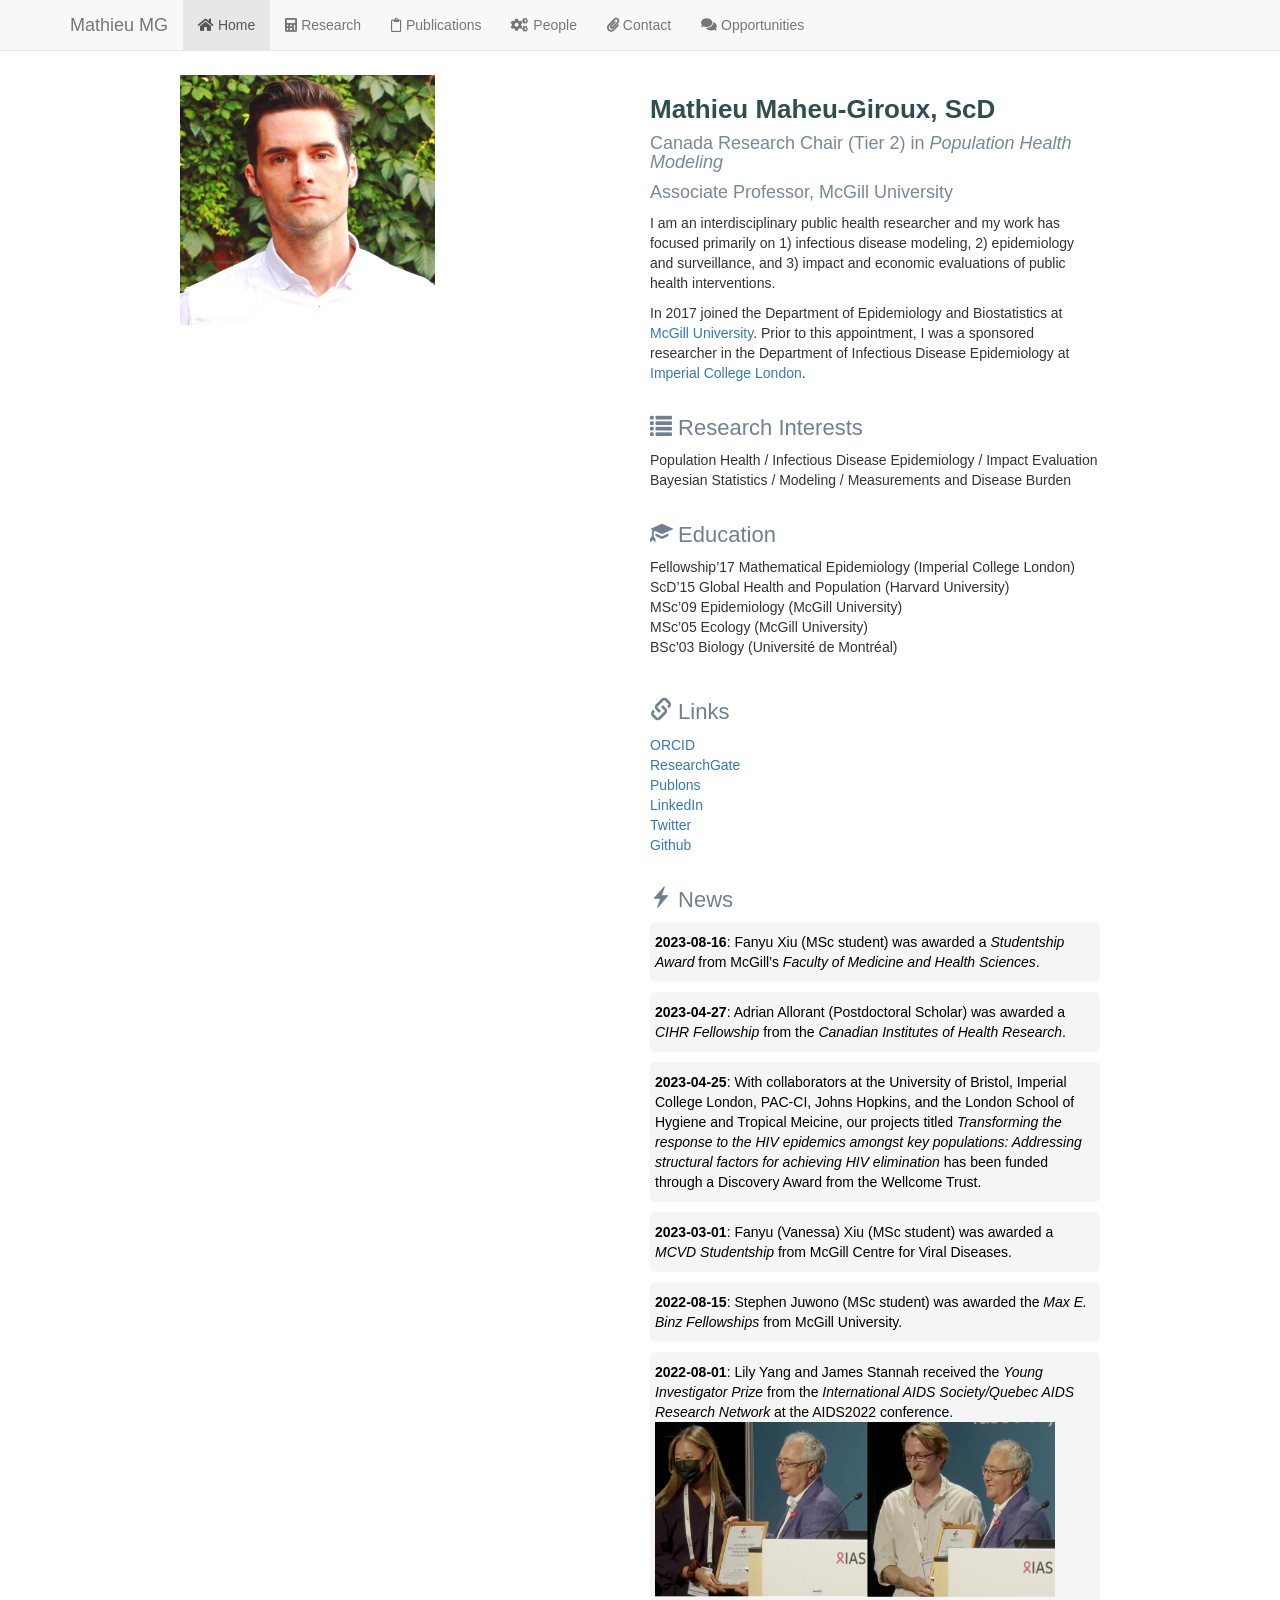
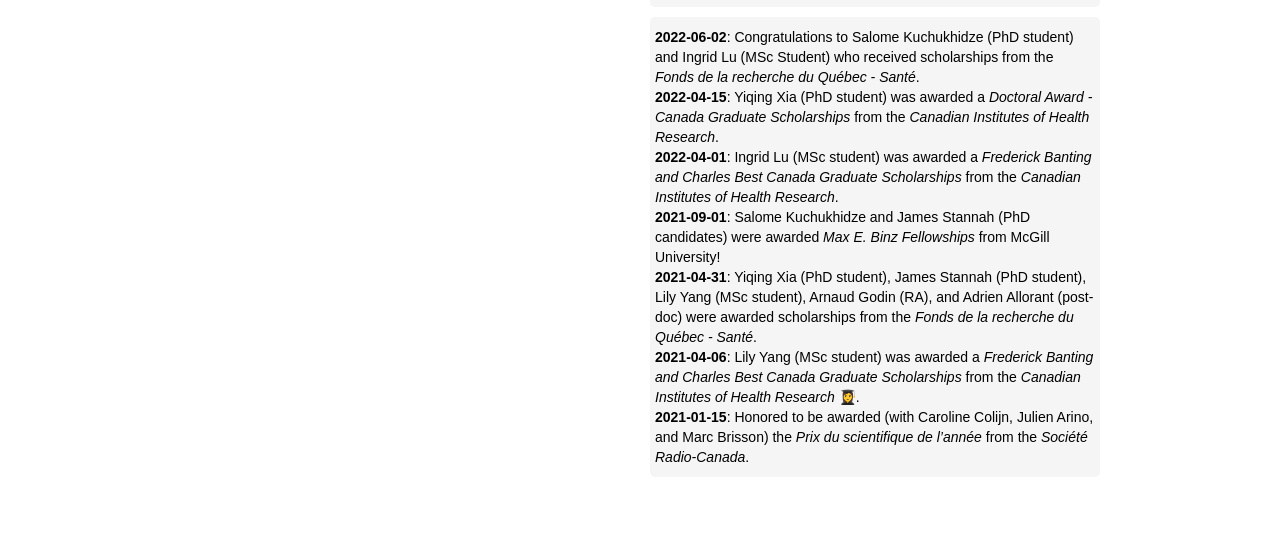
==== index.html @ 3e406031 "added publication + fixed typos" ====
<!DOCTYPE html>

<html>

<head>

<meta charset="utf-8" />
<meta name="generator" content="pandoc" />
<meta http-equiv="X-UA-Compatible" content="IE=EDGE" />




<title>index.knit</title>

<script src="site_libs/header-attrs-2.20/header-attrs.js"></script>
<script src="site_libs/jquery-3.6.0/jquery-3.6.0.min.js"></script>
<meta name="viewport" content="width=device-width, initial-scale=1" />
<link href="site_libs/bootstrap-3.3.5/css/bootstrap.min.css" rel="stylesheet" />
<script src="site_libs/bootstrap-3.3.5/js/bootstrap.min.js"></script>
<script src="site_libs/bootstrap-3.3.5/shim/html5shiv.min.js"></script>
<script src="site_libs/bootstrap-3.3.5/shim/respond.min.js"></script>
<style>h1 {font-size: 34px;}
       h1.title {font-size: 38px;}
       h2 {font-size: 30px;}
       h3 {font-size: 24px;}
       h4 {font-size: 18px;}
       h5 {font-size: 16px;}
       h6 {font-size: 12px;}
       code {color: inherit; background-color: rgba(0, 0, 0, 0.04);}
       pre:not([class]) { background-color: white }</style>
<script src="site_libs/navigation-1.1/tabsets.js"></script>
<link href="site_libs/highlightjs-9.12.0/default.css" rel="stylesheet" />
<script src="site_libs/highlightjs-9.12.0/highlight.js"></script>
<link href="site_libs/font-awesome-5.1.0/css/all.css" rel="stylesheet" />
<link href="site_libs/font-awesome-5.1.0/css/v4-shims.css" rel="stylesheet" />

<style type="text/css">
  code{white-space: pre-wrap;}
  span.smallcaps{font-variant: small-caps;}
  span.underline{text-decoration: underline;}
  div.column{display: inline-block; vertical-align: top; width: 50%;}
  div.hanging-indent{margin-left: 1.5em; text-indent: -1.5em;}
  ul.task-list{list-style: none;}
    </style>

<style type="text/css">code{white-space: pre;}</style>
<script type="text/javascript">
if (window.hljs) {
  hljs.configure({languages: []});
  hljs.initHighlightingOnLoad();
  if (document.readyState && document.readyState === "complete") {
    window.setTimeout(function() { hljs.initHighlighting(); }, 0);
  }
}
</script>






<link rel="stylesheet" href="style.css" type="text/css" />



<style type = "text/css">
.main-container {
  max-width: 940px;
  margin-left: auto;
  margin-right: auto;
}
img {
  max-width:100%;
}
.tabbed-pane {
  padding-top: 12px;
}
.html-widget {
  margin-bottom: 20px;
}
button.code-folding-btn:focus {
  outline: none;
}
summary {
  display: list-item;
}
details > summary > p:only-child {
  display: inline;
}
pre code {
  padding: 0;
}
</style>


<style type="text/css">
.dropdown-submenu {
  position: relative;
}
.dropdown-submenu>.dropdown-menu {
  top: 0;
  left: 100%;
  margin-top: -6px;
  margin-left: -1px;
  border-radius: 0 6px 6px 6px;
}
.dropdown-submenu:hover>.dropdown-menu {
  display: block;
}
.dropdown-submenu>a:after {
  display: block;
  content: " ";
  float: right;
  width: 0;
  height: 0;
  border-color: transparent;
  border-style: solid;
  border-width: 5px 0 5px 5px;
  border-left-color: #cccccc;
  margin-top: 5px;
  margin-right: -10px;
}
.dropdown-submenu:hover>a:after {
  border-left-color: #adb5bd;
}
.dropdown-submenu.pull-left {
  float: none;
}
.dropdown-submenu.pull-left>.dropdown-menu {
  left: -100%;
  margin-left: 10px;
  border-radius: 6px 0 6px 6px;
}
</style>

<script type="text/javascript">
// manage active state of menu based on current page
$(document).ready(function () {
  // active menu anchor
  href = window.location.pathname
  href = href.substr(href.lastIndexOf('/') + 1)
  if (href === "")
    href = "index.html";
  var menuAnchor = $('a[href="' + href + '"]');

  // mark the anchor link active (and if it's in a dropdown, also mark that active)
  var dropdown = menuAnchor.closest('li.dropdown');
  if (window.bootstrap) { // Bootstrap 4+
    menuAnchor.addClass('active');
    dropdown.find('> .dropdown-toggle').addClass('active');
  } else { // Bootstrap 3
    menuAnchor.parent().addClass('active');
    dropdown.addClass('active');
  }

  // Navbar adjustments
  var navHeight = $(".navbar").first().height() + 15;
  var style = document.createElement('style');
  var pt = "padding-top: " + navHeight + "px; ";
  var mt = "margin-top: -" + navHeight + "px; ";
  var css = "";
  // offset scroll position for anchor links (for fixed navbar)
  for (var i = 1; i <= 6; i++) {
    css += ".section h" + i + "{ " + pt + mt + "}\n";
  }
  style.innerHTML = "body {" + pt + "padding-bottom: 40px; }\n" + css;
  document.head.appendChild(style);
});
</script>

<!-- tabsets -->

<style type="text/css">
.tabset-dropdown > .nav-tabs {
  display: inline-table;
  max-height: 500px;
  min-height: 44px;
  overflow-y: auto;
  border: 1px solid #ddd;
  border-radius: 4px;
}

.tabset-dropdown > .nav-tabs > li.active:before, .tabset-dropdown > .nav-tabs.nav-tabs-open:before {
  content: "\e259";
  font-family: 'Glyphicons Halflings';
  display: inline-block;
  padding: 10px;
  border-right: 1px solid #ddd;
}

.tabset-dropdown > .nav-tabs.nav-tabs-open > li.active:before {
  content: "\e258";
  font-family: 'Glyphicons Halflings';
  border: none;
}

.tabset-dropdown > .nav-tabs > li.active {
  display: block;
}

.tabset-dropdown > .nav-tabs > li > a,
.tabset-dropdown > .nav-tabs > li > a:focus,
.tabset-dropdown > .nav-tabs > li > a:hover {
  border: none;
  display: inline-block;
  border-radius: 4px;
  background-color: transparent;
}

.tabset-dropdown > .nav-tabs.nav-tabs-open > li {
  display: block;
  float: none;
}

.tabset-dropdown > .nav-tabs > li {
  display: none;
}
</style>

<!-- code folding -->




</head>

<body>


<div class="container-fluid main-container">




<div class="navbar navbar-default  navbar-fixed-top" role="navigation">
  <div class="container">
    <div class="navbar-header">
      <button type="button" class="navbar-toggle collapsed" data-toggle="collapse" data-bs-toggle="collapse" data-target="#navbar" data-bs-target="#navbar">
        <span class="icon-bar"></span>
        <span class="icon-bar"></span>
        <span class="icon-bar"></span>
      </button>
      <a class="navbar-brand" href="index.html">Mathieu MG</a>
    </div>
    <div id="navbar" class="navbar-collapse collapse">
      <ul class="nav navbar-nav">
        <li>
  <a href="index.html">
    <span class="fa fa-home"></span>
     
    Home
  </a>
</li>
<li>
  <a href="research.html">
    <span class="fa fa-calculator"></span>
     
    Research
  </a>
</li>
<li>
  <a href="publications.html">
    <span class="fa fa-clipboard"></span>
     
    Publications
  </a>
</li>
<li>
  <a href="people.html">
    <span class="fa fa-cogs"></span>
     
    People
  </a>
</li>
<li>
  <a href="contact.html">
    <span class="fa fa-paperclip"></span>
     
    Contact
  </a>
</li>
<li>
  <a href="opportunities.html">
    <span class="fa fa-comments"></span>
     
    Opportunities
  </a>
</li>
      </ul>
      <ul class="nav navbar-nav navbar-right">
        
      </ul>
    </div><!--/.nav-collapse -->
  </div><!--/.container -->
</div><!--/.navbar -->

<div id="header">




</div>


<!-- Global site tag (gtag.js) - Google Analytics -->
<script async src="https://www.googletagmanager.com/gtag/js?id=UA-116328745-1"></script>
<script>
  window.dataLayer = window.dataLayer || [];
  function gtag(){dataLayer.push(arguments);}
  gtag('js', new Date());

  gtag('config', 'UA-116328745-1');
</script>
<style type="text/css">
body{ /* Normal  */
  font-size: 14px;
   min-width: 500px;        /* Suppose you want minimum width of 1000px */
   width: auto !important;  /* Firefox will set width as auto */
   width: 500px;            /* As IE6 ignores !important it will set width as 1100px; */
  }
h1 { /* Header 1 */
  font-size: 26px;
  color: DarkSlateGrey;
}
h2 { /* Header 2 */
    font-size: 22px;
  color: SlateGrey;
}
h3 { /* Header 3 */
  font-size: 18px;
  color: LightSlateGrey;
}
code.r{ /* Code block */
    font-size: 12px;
}
pre { /* Code block - determines code spacing between lines */
    font-size: 14px;
}
</style>
<head>
<meta name="viewport" content="width=device-width, initial-scale=1">
<style>
* {
    box-sizing: border-box;
}
/* Create two equal columns that floats next to each other */
.column {
    float: left;
    width: 80%;
    padding: 10px;
}
.left {
  width: 50%;
}
.right {
  width: 50%;
}
/* Clear floats after the columns */
.row:after {
    content: "";
    display: table;
    clear: both;
}
/* Responsive layout - makes the two columns stack on top of each other instead of next to each other */
@media screen and (max-width: 700px) {
    .column {
        width: 100%;
    }
}
</style>
</head>
<style>
.box {
     text-align: left;
     font-family: arial;
     font-size: 14px;
     padding: 10px 5px;
     border-radius: 5px;
     background-color: whitesmoke;
 }
 </style>
<style>
.class-name {
     text-align: left;
     font-family: arial;
     font-size: 14px;
     padding: 10px 5px;
     border-radius: 5px;
     background-color: whitesmoke;
 }
 </style>
<style>
a.one {
    text-align: left;
    font-family: arial;
    font-size: 14px;
    color: black;
    padding: 10px 5px;
    border-radius: 5px;
    text-decoration: none;
    display: inline-block;
    background-color: whitesmoke;
</style>
<div class="row">
<div class="column left">
<p><img src="Head%20Edited.JPG" align="left" width = "255" height = "250"></p>
</div>
<div class="column right">
<div id="section" class="section level1">
<h1></h1>
</div>
<div id="section-1" class="section level1">
<h1></h1>
</div>
<div id="mathieu-maheu-giroux-scd" class="section level1">
<h1><strong>Mathieu Maheu-Giroux, ScD</strong></h1>
<div id="canada-research-chair-tier-2-in-population-health-modeling"
class="section level3">
<h3>Canada Research Chair (Tier 2) in <em>Population Health
Modeling</em></h3>
</div>
<div id="associate-professor-mcgill-university" class="section level3">
<h3>Associate Professor, McGill University</h3>
<p>I am an interdisciplinary public health researcher and my work has
focused primarily on 1) infectious disease modeling, 2) epidemiology and
surveillance, and 3) impact and economic evaluations of public health
interventions.</p>
<p>In 2017 joined the Department of Epidemiology and Biostatistics at <a
href="https://www.mcgill.ca/epi-biostat-occh/">McGill University</a>.
Prior to this appointment, I was a sponsored researcher in the
Department of Infectious Disease Epidemiology at <a
href="https://www.imperial.ac.uk/school-public-health/infectious-disease-epidemiology/">Imperial
College London</a>.</p>
</div>
</div>
<div id="section-2" class="section level1">
<h1></h1>
</div>
<div id="section-3" class="section level1">
<h1></h1>
<div id="research-interests" class="section level2">
<h2><i class="glyphicon glyphicon-list"></i> Research Interests</h2>
<p>Population Health / Infectious Disease Epidemiology / Impact
Evaluation<br />
Bayesian Statistics / Modeling / Measurements and Disease Burden</p>
</div>
</div>
<div id="section-4" class="section level1">
<h1></h1>
</div>
<div id="section-5" class="section level1">
<h1></h1>
<div id="education" class="section level2">
<h2><i class="glyphicon glyphicon-education"></i> Education</h2>
<p>Fellowship’17 Mathematical Epidemiology (Imperial College
London)<br />
ScD’15 Global Health and Population (Harvard University)<br />
MSc’09 Epidemiology (McGill University)<br />
MSc’05 Ecology (McGill University)<br />
BSc’03 Biology (Université de Montréal)</p>
</div>
</div>
<div id="section-6" class="section level1">
<h1></h1>
</div>
<div id="section-7" class="section level1">
<h1></h1>
</div>
<div id="section-8" class="section level1">
<h1></h1>
<div id="links" class="section level2">
<h2><i class="glyphicon glyphicon-link"></i> Links</h2>
<p><a href="http://orcid.org/0000-0002-8363-4388">ORCID</a><br />
<a
href="https://www.researchgate.net/profile/Mathieu_Maheu-Giroux">ResearchGate</a><br />
<a href="https://www.publons.com/a/1355066/">Publons</a><br />
<a href="https://ca.linkedin.com/in/mmgiroux">LinkedIn</a><br />
<a href="https://twitter.com/Mat__MG">Twitter</a><br />
<a href="https://github.com/m-maheu-giroux">Github</a></p>
</div>
</div>
<div id="section-9" class="section level1">
<h1></h1>
</div>
<div id="section-10" class="section level1">
<h1></h1>
<div id="news" class="section level2">
<h2><i class="glyphicon glyphicon-flash"></i> News</h2>
<p><a class="one" target="_blank"> <strong>2023-08-16</strong>: Fanyu
Xiu (MSc student) was awarded a <em>Studentship Award</em> from McGill’s
<em>Faculty of Medicine and Health Sciences</em>. </a></p>
<p><a class="one" target="_blank"> <strong>2023-04-27</strong>: Adrian
Allorant (Postdoctoral Scholar) was awarded a <em>CIHR Fellowship</em>
from the <em>Canadian Institutes of Health Research</em>. </a></p>
<p><a class="one" target="https://wellcome.org/grant-funding/people-and-projects/grants-awarded/transforming-response-hiv-epidemics-amongst-key">
<strong>2023-04-25</strong>: With collaborators at the University of
Bristol, Imperial College London, PAC-CI, Johns Hopkins, and the London
School of Hygiene and Tropical Meicine, our projects titled
<em>Transforming the response to the HIV epidemics amongst key
populations: Addressing structural factors for achieving HIV
elimination</em> has been funded through a Discovery Award from the
Wellcome Trust. </a></p>
<p><a class="one" target="_blank"> <strong>2023-03-01</strong>: Fanyu
(Vanessa) Xiu (MSc student) was awarded a <em>MCVD Studentship</em> from
McGill Centre for Viral Diseases. </a></p>
<p><a class="one" target="_blank"> <strong>2022-08-15</strong>: Stephen
Juwono (MSc student) was awarded the <em>Max E. Binz Fellowships</em>
from McGill University. </a></p>
<p><a class="one" target="_blank"> <strong>2022-08-01</strong>: Lily
Yang and James Stannah received the <em>Young Investigator Prize</em>
from the <em>International AIDS Society/Quebec AIDS Research
Network</em> at the AIDS2022 conference.<br />
<img src="IAS-YIP.jpg" align="left" width = "400" height = "175">
</a></p>
<p><a class="one" target="_blank"> <strong>2022-06-02</strong>:
Congratulations to Salome Kuchukhidze (PhD student) and Ingrid Lu (MSc
Student) who received scholarships from the <em>Fonds de la recherche du
Québec - Santé</em>.<br />
<strong>2022-04-15</strong>: Yiqing Xia (PhD student) was awarded a
<em>Doctoral Award - Canada Graduate Scholarships</em> from the
<em>Canadian Institutes of Health Research</em>.<br />
<strong>2022-04-01</strong>: Ingrid Lu (MSc student) was awarded a
<em>Frederick Banting and Charles Best Canada Graduate Scholarships</em>
from the <em>Canadian Institutes of Health Research</em>.<br />
<strong>2021-09-01</strong>: Salome Kuchukhidze and James Stannah (PhD
candidates) were awarded <em>Max E. Binz Fellowships</em> from McGill
University!<br />
<strong>2021-04-31</strong>: Yiqing Xia (PhD student), James Stannah
(PhD student), Lily Yang (MSc student), Arnaud Godin (RA), and Adrien
Allorant (post-doc) were awarded scholarships from the <em>Fonds de la
recherche du Québec - Santé</em>.<br />
<strong>2021-04-06</strong>: Lily Yang (MSc student) was awarded a
<em>Frederick Banting and Charles Best Canada Graduate Scholarships</em>
from the <em>Canadian Institutes of Health Research</em> 👩‍🎓.<br />
<strong>2021-01-15</strong>: Honored to be awarded (with Caroline
Colijn, Julien Arino, and Marc Brisson) the <em>Prix du scientifique de
l’année</em> from the <em>Société Radio-Canada</em>.<br />
</a></p>
</div>
</div>
</div>
</div>




</div>

<script>

// add bootstrap table styles to pandoc tables
function bootstrapStylePandocTables() {
  $('tr.odd').parent('tbody').parent('table').addClass('table table-condensed');
}
$(document).ready(function () {
  bootstrapStylePandocTables();
});


</script>

<!-- tabsets -->

<script>
$(document).ready(function () {
  window.buildTabsets("TOC");
});

$(document).ready(function () {
  $('.tabset-dropdown > .nav-tabs > li').click(function () {
    $(this).parent().toggleClass('nav-tabs-open');
  });
});
</script>

<!-- code folding -->


<!-- dynamically load mathjax for compatibility with self-contained -->
<script>
  (function () {
    var script = document.createElement("script");
    script.type = "text/javascript";
    script.src  = "https://mathjax.rstudio.com/latest/MathJax.js?config=TeX-AMS-MML_HTMLorMML";
    document.getElementsByTagName("head")[0].appendChild(script);
  })();
</script>

</body>
</html>
---- site_libs/highlightjs-9.12.0/default.css ----
.hljs-literal {
  color: #990073;
}

.hljs-number {
  color: #099;
}

.hljs-comment {
  color: #998;
  font-style: italic;
}

.hljs-keyword {
  color: #900;
  font-weight: bold;
}

.hljs-string {
  color: #d14;
}
---- site_libs/font-awesome-5.1.0/css/all.css ----
/*!
 * Font Awesome Free 5.1.0 by @fontawesome - https://fontawesome.com
 * License - https://fontawesome.com/license (Icons: CC BY 4.0, Fonts: SIL OFL 1.1, Code: MIT License)
 */
.fa,.fab,.fal,.far,.fas{-moz-osx-font-smoothing:grayscale;-webkit-font-smoothing:antialiased;display:inline-block;font-style:normal;font-variant:normal;text-rendering:auto;line-height:1}.fa-lg{font-size:1.33333em;line-height:.75em;vertical-align:-.0667em}.fa-xs{font-size:.75em}.fa-sm{font-size:.875em}.fa-1x{font-size:1em}.fa-2x{font-size:2em}.fa-3x{font-size:3em}.fa-4x{font-size:4em}.fa-5x{font-size:5em}.fa-6x{font-size:6em}.fa-7x{font-size:7em}.fa-8x{font-size:8em}.fa-9x{font-size:9em}.fa-10x{font-size:10em}.fa-fw{text-align:center;width:1.25em}.fa-ul{list-style-type:none;margin-left:2.5em;padding-left:0}.fa-ul>li{position:relative}.fa-li{left:-2em;position:absolute;text-align:center;width:2em;line-height:inherit}.fa-border{border:.08em solid #eee;border-radius:.1em;padding:.2em .25em .15em}.fa-pull-left{float:left}.fa-pull-right{float:right}.fa.fa-pull-left,.fab.fa-pull-left,.fal.fa-pull-left,.far.fa-pull-left,.fas.fa-pull-left{margin-right:.3em}.fa.fa-pull-right,.fab.fa-pull-right,.fal.fa-pull-right,.far.fa-pull-right,.fas.fa-pull-right{margin-left:.3em}.fa-spin{animation:a 2s infinite linear}.fa-pulse{animation:a 1s infinite steps(8)}@keyframes a{0%{transform:rotate(0deg)}to{transform:rotate(1turn)}}.fa-rotate-90{-ms-filter:"progid:DXImageTransform.Microsoft.BasicImage(rotation=1)";transform:rotate(90deg)}.fa-rotate-180{-ms-filter:"progid:DXImageTransform.Microsoft.BasicImage(rotation=2)";transform:rotate(180deg)}.fa-rotate-270{-ms-filter:"progid:DXImageTransform.Microsoft.BasicImage(rotation=3)";transform:rotate(270deg)}.fa-flip-horizontal{-ms-filter:"progid:DXImageTransform.Microsoft.BasicImage(rotation=0, mirror=1)";transform:scaleX(-1)}.fa-flip-vertical{transform:scaleY(-1)}.fa-flip-horizontal.fa-flip-vertical,.fa-flip-vertical{-ms-filter:"progid:DXImageTransform.Microsoft.BasicImage(rotation=2, mirror=1)"}.fa-flip-horizontal.fa-flip-vertical{transform:scale(-1)}:root .fa-flip-horizontal,:root .fa-flip-vertical,:root .fa-rotate-90,:root .fa-rotate-180,:root .fa-rotate-270{-webkit-filter:none;filter:none}.fa-stack{display:inline-block;height:2em;line-height:2em;position:relative;vertical-align:middle;width:2em}.fa-stack-1x,.fa-stack-2x{left:0;position:absolute;text-align:center;width:100%}.fa-stack-1x{line-height:inherit}.fa-stack-2x{font-size:2em}.fa-inverse{color:#fff}.fa-500px:before{content:"\f26e"}.fa-accessible-icon:before{content:"\f368"}.fa-accusoft:before{content:"\f369"}.fa-address-book:before{content:"\f2b9"}.fa-address-card:before{content:"\f2bb"}.fa-adjust:before{content:"\f042"}.fa-adn:before{content:"\f170"}.fa-adversal:before{content:"\f36a"}.fa-affiliatetheme:before{content:"\f36b"}.fa-algolia:before{content:"\f36c"}.fa-align-center:before{content:"\f037"}.fa-align-justify:before{content:"\f039"}.fa-align-left:before{content:"\f036"}.fa-align-right:before{content:"\f038"}.fa-allergies:before{content:"\f461"}.fa-amazon:before{content:"\f270"}.fa-amazon-pay:before{content:"\f42c"}.fa-ambulance:before{content:"\f0f9"}.fa-american-sign-language-interpreting:before{content:"\f2a3"}.fa-amilia:before{content:"\f36d"}.fa-anchor:before{content:"\f13d"}.fa-android:before{content:"\f17b"}.fa-angellist:before{content:"\f209"}.fa-angle-double-down:before{content:"\f103"}.fa-angle-double-left:before{content:"\f100"}.fa-angle-double-right:before{content:"\f101"}.fa-angle-double-up:before{content:"\f102"}.fa-angle-down:before{content:"\f107"}.fa-angle-left:before{content:"\f104"}.fa-angle-right:before{content:"\f105"}.fa-angle-up:before{content:"\f106"}.fa-angry:before{content:"\f556"}.fa-angrycreative:before{content:"\f36e"}.fa-angular:before{content:"\f420"}.fa-app-store:before{content:"\f36f"}.fa-app-store-ios:before{content:"\f370"}.fa-apper:before{content:"\f371"}.fa-apple:before{content:"\f179"}.fa-apple-pay:before{content:"\f415"}.fa-archive:before{content:"\f187"}.fa-archway:before{content:"\f557"}.fa-arrow-alt-circle-down:before{content:"\f358"}.fa-arrow-alt-circle-left:before{content:"\f359"}.fa-arrow-alt-circle-right:before{content:"\f35a"}.fa-arrow-alt-circle-up:before{content:"\f35b"}.fa-arrow-circle-down:before{content:"\f0ab"}.fa-arrow-circle-left:before{content:"\f0a8"}.fa-arrow-circle-right:before{content:"\f0a9"}.fa-arrow-circle-up:before{content:"\f0aa"}.fa-arrow-down:before{content:"\f063"}.fa-arrow-left:before{content:"\f060"}.fa-arrow-right:before{content:"\f061"}.fa-arrow-up:before{content:"\f062"}.fa-arrows-alt:before{content:"\f0b2"}.fa-arrows-alt-h:before{content:"\f337"}.fa-arrows-alt-v:before{content:"\f338"}.fa-assistive-listening-systems:before{content:"\f2a2"}.fa-asterisk:before{content:"\f069"}.fa-asymmetrik:before{content:"\f372"}.fa-at:before{content:"\f1fa"}.fa-atlas:before{content:"\f558"}.fa-audible:before{content:"\f373"}.fa-audio-description:before{content:"\f29e"}.fa-autoprefixer:before{content:"\f41c"}.fa-avianex:before{content:"\f374"}.fa-aviato:before{content:"\f421"}.fa-award:before{content:"\f559"}.fa-aws:before{content:"\f375"}.fa-backspace:before{content:"\f55a"}.fa-backward:before{content:"\f04a"}.fa-balance-scale:before{content:"\f24e"}.fa-ban:before{content:"\f05e"}.fa-band-aid:before{content:"\f462"}.fa-bandcamp:before{content:"\f2d5"}.fa-barcode:before{content:"\f02a"}.fa-bars:before{content:"\f0c9"}.fa-baseball-ball:before{content:"\f433"}.fa-basketball-ball:before{content:"\f434"}.fa-bath:before{content:"\f2cd"}.fa-battery-empty:before{content:"\f244"}.fa-battery-full:before{content:"\f240"}.fa-battery-half:before{content:"\f242"}.fa-battery-quarter:before{content:"\f243"}.fa-battery-three-quarters:before{content:"\f241"}.fa-bed:before{content:"\f236"}.fa-beer:before{content:"\f0fc"}.fa-behance:before{content:"\f1b4"}.fa-behance-square:before{content:"\f1b5"}.fa-bell:before{content:"\f0f3"}.fa-bell-slash:before{content:"\f1f6"}.fa-bezier-curve:before{content:"\f55b"}.fa-bicycle:before{content:"\f206"}.fa-bimobject:before{content:"\f378"}.fa-binoculars:before{content:"\f1e5"}.fa-birthday-cake:before{content:"\f1fd"}.fa-bitbucket:before{content:"\f171"}.fa-bitcoin:before{content:"\f379"}.fa-bity:before{content:"\f37a"}.fa-black-tie:before{content:"\f27e"}.fa-blackberry:before{content:"\f37b"}.fa-blender:before{content:"\f517"}.fa-blind:before{content:"\f29d"}.fa-blogger:before{content:"\f37c"}.fa-blogger-b:before{content:"\f37d"}.fa-bluetooth:before{content:"\f293"}.fa-bluetooth-b:before{content:"\f294"}.fa-bold:before{content:"\f032"}.fa-bolt:before{content:"\f0e7"}.fa-bomb:before{content:"\f1e2"}.fa-bong:before{content:"\f55c"}.fa-book:before{content:"\f02d"}.fa-book-open:before{content:"\f518"}.fa-bookmark:before{content:"\f02e"}.fa-bowling-ball:before{content:"\f436"}.fa-box:before{content:"\f466"}.fa-box-open:before{content:"\f49e"}.fa-boxes:before{content:"\f468"}.fa-braille:before{content:"\f2a1"}.fa-briefcase:before{content:"\f0b1"}.fa-briefcase-medical:before{content:"\f469"}.fa-broadcast-tower:before{content:"\f519"}.fa-broom:before{content:"\f51a"}.fa-brush:before{content:"\f55d"}.fa-btc:before{content:"\f15a"}.fa-bug:before{content:"\f188"}.fa-building:before{content:"\f1ad"}.fa-bullhorn:before{content:"\f0a1"}.fa-bullseye:before{content:"\f140"}.fa-burn:before{content:"\f46a"}.fa-buromobelexperte:before{content:"\f37f"}.fa-bus:before{content:"\f207"}.fa-bus-alt:before{content:"\f55e"}.fa-buysellads:before{content:"\f20d"}.fa-calculator:before{content:"\f1ec"}.fa-calendar:before{content:"\f133"}.fa-calendar-alt:before{content:"\f073"}.fa-calendar-check:before{content:"\f274"}.fa-calendar-minus:before{content:"\f272"}.fa-calendar-plus:before{content:"\f271"}.fa-calendar-times:before{content:"\f273"}.fa-camera:before{content:"\f030"}.fa-camera-retro:before{content:"\f083"}.fa-cannabis:before{content:"\f55f"}.fa-capsules:before{content:"\f46b"}.fa-car:before{content:"\f1b9"}.fa-caret-down:before{content:"\f0d7"}.fa-caret-left:before{content:"\f0d9"}.fa-caret-right:before{content:"\f0da"}.fa-caret-square-down:before{content:"\f150"}.fa-caret-square-left:before{content:"\f191"}.fa-caret-square-right:before{content:"\f152"}.fa-caret-square-up:before{content:"\f151"}.fa-caret-up:before{content:"\f0d8"}.fa-cart-arrow-down:before{content:"\f218"}.fa-cart-plus:before{content:"\f217"}.fa-cc-amazon-pay:before{content:"\f42d"}.fa-cc-amex:before{content:"\f1f3"}.fa-cc-apple-pay:before{content:"\f416"}.fa-cc-diners-club:before{content:"\f24c"}.fa-cc-discover:before{content:"\f1f2"}.fa-cc-jcb:before{content:"\f24b"}.fa-cc-mastercard:before{content:"\f1f1"}.fa-cc-paypal:before{content:"\f1f4"}.fa-cc-stripe:before{content:"\f1f5"}.fa-cc-visa:before{content:"\f1f0"}.fa-centercode:before{content:"\f380"}.fa-certificate:before{content:"\f0a3"}.fa-chalkboard:before{content:"\f51b"}.fa-chalkboard-teacher:before{content:"\f51c"}.fa-chart-area:before{content:"\f1fe"}.fa-chart-bar:before{content:"\f080"}.fa-chart-line:before{content:"\f201"}.fa-chart-pie:before{content:"\f200"}.fa-check:before{content:"\f00c"}.fa-check-circle:before{content:"\f058"}.fa-check-double:before{content:"\f560"}.fa-check-square:before{content:"\f14a"}.fa-chess:before{content:"\f439"}.fa-chess-bishop:before{content:"\f43a"}.fa-chess-board:before{content:"\f43c"}.fa-chess-king:before{content:"\f43f"}.fa-chess-knight:before{content:"\f441"}.fa-chess-pawn:before{content:"\f443"}.fa-chess-queen:before{content:"\f445"}.fa-chess-rook:before{content:"\f447"}.fa-chevron-circle-down:before{content:"\f13a"}.fa-chevron-circle-left:before{content:"\f137"}.fa-chevron-circle-right:before{content:"\f138"}.fa-chevron-circle-up:before{content:"\f139"}.fa-chevron-down:before{content:"\f078"}.fa-chevron-left:before{content:"\f053"}.fa-chevron-right:before{content:"\f054"}.fa-chevron-up:before{content:"\f077"}.fa-child:before{content:"\f1ae"}.fa-chrome:before{content:"\f268"}.fa-church:before{content:"\f51d"}.fa-circle:before{content:"\f111"}.fa-circle-notch:before{content:"\f1ce"}.fa-clipboard:before{content:"\f328"}.fa-clipboard-check:before{content:"\f46c"}.fa-clipboard-list:before{content:"\f46d"}.fa-clock:before{content:"\f017"}.fa-clone:before{content:"\f24d"}.fa-closed-captioning:before{content:"\f20a"}.fa-cloud:before{content:"\f0c2"}.fa-cloud-download-alt:before{content:"\f381"}.fa-cloud-upload-alt:before{content:"\f382"}.fa-cloudscale:before{content:"\f383"}.fa-cloudsmith:before{content:"\f384"}.fa-cloudversify:before{content:"\f385"}.fa-cocktail:before{content:"\f561"}.fa-code:before{content:"\f121"}.fa-code-branch:before{content:"\f126"}.fa-codepen:before{content:"\f1cb"}.fa-codiepie:before{content:"\f284"}.fa-coffee:before{content:"\f0f4"}.fa-cog:before{content:"\f013"}.fa-cogs:before{content:"\f085"}.fa-coins:before{content:"\f51e"}.fa-columns:before{content:"\f0db"}.fa-comment:before{content:"\f075"}.fa-comment-alt:before{content:"\f27a"}.fa-comment-dots:before{content:"\f4ad"}.fa-comment-slash:before{content:"\f4b3"}.fa-comments:before{content:"\f086"}.fa-compact-disc:before{content:"\f51f"}.fa-compass:before{content:"\f14e"}.fa-compress:before{content:"\f066"}.fa-concierge-bell:before{content:"\f562"}.fa-connectdevelop:before{content:"\f20e"}.fa-contao:before{content:"\f26d"}.fa-cookie:before{content:"\f563"}.fa-cookie-bite:before{content:"\f564"}.fa-copy:before{content:"\f0c5"}.fa-copyright:before{content:"\f1f9"}.fa-couch:before{content:"\f4b8"}.fa-cpanel:before{content:"\f388"}.fa-creative-commons:before{content:"\f25e"}.fa-creative-commons-by:before{content:"\f4e7"}.fa-creative-commons-nc:before{content:"\f4e8"}.fa-creative-commons-nc-eu:before{content:"\f4e9"}.fa-creative-commons-nc-jp:before{content:"\f4ea"}.fa-creative-commons-nd:before{content:"\f4eb"}.fa-creative-commons-pd:before{content:"\f4ec"}.fa-creative-commons-pd-alt:before{content:"\f4ed"}.fa-creative-commons-remix:before{content:"\f4ee"}.fa-creative-commons-sa:before{content:"\f4ef"}.fa-creative-commons-sampling:before{content:"\f4f0"}.fa-creative-commons-sampling-plus:before{content:"\f4f1"}.fa-creative-commons-share:before{content:"\f4f2"}.fa-credit-card:before{content:"\f09d"}.fa-crop:before{content:"\f125"}.fa-crop-alt:before{content:"\f565"}.fa-crosshairs:before{content:"\f05b"}.fa-crow:before{content:"\f520"}.fa-crown:before{content:"\f521"}.fa-css3:before{content:"\f13c"}.fa-css3-alt:before{content:"\f38b"}.fa-cube:before{content:"\f1b2"}.fa-cubes:before{content:"\f1b3"}.fa-cut:before{content:"\f0c4"}.fa-cuttlefish:before{content:"\f38c"}.fa-d-and-d:before{content:"\f38d"}.fa-dashcube:before{content:"\f210"}.fa-database:before{content:"\f1c0"}.fa-deaf:before{content:"\f2a4"}.fa-delicious:before{content:"\f1a5"}.fa-deploydog:before{content:"\f38e"}.fa-deskpro:before{content:"\f38f"}.fa-desktop:before{content:"\f108"}.fa-deviantart:before{content:"\f1bd"}.fa-diagnoses:before{content:"\f470"}.fa-dice:before{content:"\f522"}.fa-dice-five:before{content:"\f523"}.fa-dice-four:before{content:"\f524"}.fa-dice-one:before{content:"\f525"}.fa-dice-six:before{content:"\f526"}.fa-dice-three:before{content:"\f527"}.fa-dice-two:before{content:"\f528"}.fa-digg:before{content:"\f1a6"}.fa-digital-ocean:before{content:"\f391"}.fa-digital-tachograph:before{content:"\f566"}.fa-discord:before{content:"\f392"}.fa-discourse:before{content:"\f393"}.fa-divide:before{content:"\f529"}.fa-dizzy:before{content:"\f567"}.fa-dna:before{content:"\f471"}.fa-dochub:before{content:"\f394"}.fa-docker:before{content:"\f395"}.fa-dollar-sign:before{content:"\f155"}.fa-dolly:before{content:"\f472"}.fa-dolly-flatbed:before{content:"\f474"}.fa-donate:before{content:"\f4b9"}.fa-door-closed:before{content:"\f52a"}.fa-door-open:before{content:"\f52b"}.fa-dot-circle:before{content:"\f192"}.fa-dove:before{content:"\f4ba"}.fa-download:before{content:"\f019"}.fa-draft2digital:before{content:"\f396"}.fa-drafting-compass:before{content:"\f568"}.fa-dribbble:before{content:"\f17d"}.fa-dribbble-square:before{content:"\f397"}.fa-dropbox:before{content:"\f16b"}.fa-drum:before{content:"\f569"}.fa-drum-steelpan:before{content:"\f56a"}.fa-drupal:before{content:"\f1a9"}.fa-dumbbell:before{content:"\f44b"}.fa-dyalog:before{content:"\f399"}.fa-earlybirds:before{content:"\f39a"}.fa-ebay:before{content:"\f4f4"}.fa-edge:before{content:"\f282"}.fa-edit:before{content:"\f044"}.fa-eject:before{content:"\f052"}.fa-elementor:before{content:"\f430"}.fa-ellipsis-h:before{content:"\f141"}.fa-ellipsis-v:before{content:"\f142"}.fa-ember:before{content:"\f423"}.fa-empire:before{content:"\f1d1"}.fa-envelope:before{content:"\f0e0"}.fa-envelope-open:before{content:"\f2b6"}.fa-envelope-square:before{content:"\f199"}.fa-envira:before{content:"\f299"}.fa-equals:before{content:"\f52c"}.fa-eraser:before{content:"\f12d"}.fa-erlang:before{content:"\f39d"}.fa-ethereum:before{content:"\f42e"}.fa-etsy:before{content:"\f2d7"}.fa-euro-sign:before{content:"\f153"}.fa-exchange-alt:before{content:"\f362"}.fa-exclamation:before{content:"\f12a"}.fa-exclamation-circle:before{content:"\f06a"}.fa-exclamation-triangle:before{content:"\f071"}.fa-expand:before{content:"\f065"}.fa-expand-arrows-alt:before{content:"\f31e"}.fa-expeditedssl:before{content:"\f23e"}.fa-external-link-alt:before{content:"\f35d"}.fa-external-link-square-alt:before{content:"\f360"}.fa-eye:before{content:"\f06e"}.fa-eye-dropper:before{content:"\f1fb"}.fa-eye-slash:before{content:"\f070"}.fa-facebook:before{content:"\f09a"}.fa-facebook-f:before{content:"\f39e"}.fa-facebook-messenger:before{content:"\f39f"}.fa-facebook-square:before{content:"\f082"}.fa-fast-backward:before{content:"\f049"}.fa-fast-forward:before{content:"\f050"}.fa-fax:before{content:"\f1ac"}.fa-feather:before{content:"\f52d"}.fa-feather-alt:before{content:"\f56b"}.fa-female:before{content:"\f182"}.fa-fighter-jet:before{content:"\f0fb"}.fa-file:before{content:"\f15b"}.fa-file-alt:before{content:"\f15c"}.fa-file-archive:before{content:"\f1c6"}.fa-file-audio:before{content:"\f1c7"}.fa-file-code:before{content:"\f1c9"}.fa-file-contract:before{content:"\f56c"}.fa-file-download:before{content:"\f56d"}.fa-file-excel:before{content:"\f1c3"}.fa-file-export:before{content:"\f56e"}.fa-file-image:before{content:"\f1c5"}.fa-file-import:before{content:"\f56f"}.fa-file-invoice:before{content:"\f570"}.fa-file-invoice-dollar:before{content:"\f571"}.fa-file-medical:before{content:"\f477"}.fa-file-medical-alt:before{content:"\f478"}.fa-file-pdf:before{content:"\f1c1"}.fa-file-powerpoint:before{content:"\f1c4"}.fa-file-prescription:before{content:"\f572"}.fa-file-signature:before{content:"\f573"}.fa-file-upload:before{content:"\f574"}.fa-file-video:before{content:"\f1c8"}.fa-file-word:before{content:"\f1c2"}.fa-fill:before{content:"\f575"}.fa-fill-drip:before{content:"\f576"}.fa-film:before{content:"\f008"}.fa-filter:before{content:"\f0b0"}.fa-fingerprint:before{content:"\f577"}.fa-fire:before{content:"\f06d"}.fa-fire-extinguisher:before{content:"\f134"}.fa-firefox:before{content:"\f269"}.fa-first-aid:before{content:"\f479"}.fa-first-order:before{content:"\f2b0"}.fa-first-order-alt:before{content:"\f50a"}.fa-firstdraft:before{content:"\f3a1"}.fa-fish:before{content:"\f578"}.fa-flag:before{content:"\f024"}.fa-flag-checkered:before{content:"\f11e"}.fa-flask:before{content:"\f0c3"}.fa-flickr:before{content:"\f16e"}.fa-flipboard:before{content:"\f44d"}.fa-flushed:before{content:"\f579"}.fa-fly:before{content:"\f417"}.fa-folder:before{content:"\f07b"}.fa-folder-open:before{content:"\f07c"}.fa-font:before{content:"\f031"}.fa-font-awesome:before{content:"\f2b4"}.fa-font-awesome-alt:before{content:"\f35c"}.fa-font-awesome-flag:before{content:"\f425"}.fa-font-awesome-logo-full:before{content:"\f4e6"}.fa-fonticons:before{content:"\f280"}.fa-fonticons-fi:before{content:"\f3a2"}.fa-football-ball:before{content:"\f44e"}.fa-fort-awesome:before{content:"\f286"}.fa-fort-awesome-alt:before{content:"\f3a3"}.fa-forumbee:before{content:"\f211"}.fa-forward:before{content:"\f04e"}.fa-foursquare:before{content:"\f180"}.fa-free-code-camp:before{content:"\f2c5"}.fa-freebsd:before{content:"\f3a4"}.fa-frog:before{content:"\f52e"}.fa-frown:before{content:"\f119"}.fa-frown-open:before{content:"\f57a"}.fa-fulcrum:before{content:"\f50b"}.fa-futbol:before{content:"\f1e3"}.fa-galactic-republic:before{content:"\f50c"}.fa-galactic-senate:before{content:"\f50d"}.fa-gamepad:before{content:"\f11b"}.fa-gas-pump:before{content:"\f52f"}.fa-gavel:before{content:"\f0e3"}.fa-gem:before{content:"\f3a5"}.fa-genderless:before{content:"\f22d"}.fa-get-pocket:before{content:"\f265"}.fa-gg:before{content:"\f260"}.fa-gg-circle:before{content:"\f261"}.fa-gift:before{content:"\f06b"}.fa-git:before{content:"\f1d3"}.fa-git-square:before{content:"\f1d2"}.fa-github:before{content:"\f09b"}.fa-github-alt:before{content:"\f113"}.fa-github-square:before{content:"\f092"}.fa-gitkraken:before{content:"\f3a6"}.fa-gitlab:before{content:"\f296"}.fa-gitter:before{content:"\f426"}.fa-glass-martini:before{content:"\f000"}.fa-glass-martini-alt:before{content:"\f57b"}.fa-glasses:before{content:"\f530"}.fa-glide:before{content:"\f2a5"}.fa-glide-g:before{content:"\f2a6"}.fa-globe:before{content:"\f0ac"}.fa-globe-africa:before{content:"\f57c"}.fa-globe-americas:before{content:"\f57d"}.fa-globe-asia:before{content:"\f57e"}.fa-gofore:before{content:"\f3a7"}.fa-golf-ball:before{content:"\f450"}.fa-goodreads:before{content:"\f3a8"}.fa-goodreads-g:before{content:"\f3a9"}.fa-google:before{content:"\f1a0"}.fa-google-drive:before{content:"\f3aa"}.fa-google-play:before{content:"\f3ab"}.fa-google-plus:before{content:"\f2b3"}.fa-google-plus-g:before{content:"\f0d5"}.fa-google-plus-square:before{content:"\f0d4"}.fa-google-wallet:before{content:"\f1ee"}.fa-graduation-cap:before{content:"\f19d"}.fa-gratipay:before{content:"\f184"}.fa-grav:before{content:"\f2d6"}.fa-greater-than:before{content:"\f531"}.fa-greater-than-equal:before{content:"\f532"}.fa-grimace:before{content:"\f57f"}.fa-grin:before{content:"\f580"}.fa-grin-alt:before{content:"\f581"}.fa-grin-beam:before{content:"\f582"}.fa-grin-beam-sweat:before{content:"\f583"}.fa-grin-hearts:before{content:"\f584"}.fa-grin-squint:before{content:"\f585"}.fa-grin-squint-tears:before{content:"\f586"}.fa-grin-stars:before{content:"\f587"}.fa-grin-tears:before{content:"\f588"}.fa-grin-tongue:before{content:"\f589"}.fa-grin-tongue-squint:before{content:"\f58a"}.fa-grin-tongue-wink:before{content:"\f58b"}.fa-grin-wink:before{content:"\f58c"}.fa-grip-horizontal:before{content:"\f58d"}.fa-grip-vertical:before{content:"\f58e"}.fa-gripfire:before{content:"\f3ac"}.fa-grunt:before{content:"\f3ad"}.fa-gulp:before{content:"\f3ae"}.fa-h-square:before{content:"\f0fd"}.fa-hacker-news:before{content:"\f1d4"}.fa-hacker-news-square:before{content:"\f3af"}.fa-hand-holding:before{content:"\f4bd"}.fa-hand-holding-heart:before{content:"\f4be"}.fa-hand-holding-usd:before{content:"\f4c0"}.fa-hand-lizard:before{content:"\f258"}.fa-hand-paper:before{content:"\f256"}.fa-hand-peace:before{content:"\f25b"}.fa-hand-point-down:before{content:"\f0a7"}.fa-hand-point-left:before{content:"\f0a5"}.fa-hand-point-right:before{content:"\f0a4"}.fa-hand-point-up:before{content:"\f0a6"}.fa-hand-pointer:before{content:"\f25a"}.fa-hand-rock:before{content:"\f255"}.fa-hand-scissors:before{content:"\f257"}.fa-hand-spock:before{content:"\f259"}.fa-hands:before{content:"\f4c2"}.fa-hands-helping:before{content:"\f4c4"}.fa-handshake:before{content:"\f2b5"}.fa-hashtag:before{content:"\f292"}.fa-hdd:before{content:"\f0a0"}.fa-heading:before{content:"\f1dc"}.fa-headphones:before{content:"\f025"}.fa-headphones-alt:before{content:"\f58f"}.fa-headset:before{content:"\f590"}.fa-heart:before{content:"\f004"}.fa-heartbeat:before{content:"\f21e"}.fa-helicopter:before{content:"\f533"}.fa-highlighter:before{content:"\f591"}.fa-hips:before{content:"\f452"}.fa-hire-a-helper:before{content:"\f3b0"}.fa-history:before{content:"\f1da"}.fa-hockey-puck:before{content:"\f453"}.fa-home:before{content:"\f015"}.fa-hooli:before{content:"\f427"}.fa-hornbill:before{content:"\f592"}.fa-hospital:before{content:"\f0f8"}.fa-hospital-alt:before{content:"\f47d"}.fa-hospital-symbol:before{content:"\f47e"}.fa-hot-tub:before{content:"\f593"}.fa-hotel:before{content:"\f594"}.fa-hotjar:before{content:"\f3b1"}.fa-hourglass:before{content:"\f254"}.fa-hourglass-end:before{content:"\f253"}.fa-hourglass-half:before{content:"\f252"}.fa-hourglass-start:before{content:"\f251"}.fa-houzz:before{content:"\f27c"}.fa-html5:before{content:"\f13b"}.fa-hubspot:before{content:"\f3b2"}.fa-i-cursor:before{content:"\f246"}.fa-id-badge:before{content:"\f2c1"}.fa-id-card:before{content:"\f2c2"}.fa-id-card-alt:before{content:"\f47f"}.fa-image:before{content:"\f03e"}.fa-images:before{content:"\f302"}.fa-imdb:before{content:"\f2d8"}.fa-inbox:before{content:"\f01c"}.fa-indent:before{content:"\f03c"}.fa-industry:before{content:"\f275"}.fa-infinity:before{content:"\f534"}.fa-info:before{content:"\f129"}.fa-info-circle:before{content:"\f05a"}.fa-instagram:before{content:"\f16d"}.fa-internet-explorer:before{content:"\f26b"}.fa-ioxhost:before{content:"\f208"}.fa-italic:before{content:"\f033"}.fa-itunes:before{content:"\f3b4"}.fa-itunes-note:before{content:"\f3b5"}.fa-java:before{content:"\f4e4"}.fa-jedi-order:before{content:"\f50e"}.fa-jenkins:before{content:"\f3b6"}.fa-joget:before{content:"\f3b7"}.fa-joint:before{content:"\f595"}.fa-joomla:before{content:"\f1aa"}.fa-js:before{content:"\f3b8"}.fa-js-square:before{content:"\f3b9"}.fa-jsfiddle:before{content:"\f1cc"}.fa-key:before{content:"\f084"}.fa-keybase:before{content:"\f4f5"}.fa-keyboard:before{content:"\f11c"}.fa-keycdn:before{content:"\f3ba"}.fa-kickstarter:before{content:"\f3bb"}.fa-kickstarter-k:before{content:"\f3bc"}.fa-kiss:before{content:"\f596"}.fa-kiss-beam:before{content:"\f597"}.fa-kiss-wink-heart:before{content:"\f598"}.fa-kiwi-bird:before{content:"\f535"}.fa-korvue:before{content:"\f42f"}.fa-language:before{content:"\f1ab"}.fa-laptop:before{content:"\f109"}.fa-laravel:before{content:"\f3bd"}.fa-lastfm:before{content:"\f202"}.fa-lastfm-square:before{content:"\f203"}.fa-laugh:before{content:"\f599"}.fa-laugh-beam:before{content:"\f59a"}.fa-laugh-squint:before{content:"\f59b"}.fa-laugh-wink:before{content:"\f59c"}.fa-leaf:before{content:"\f06c"}.fa-leanpub:before{content:"\f212"}.fa-lemon:before{content:"\f094"}.fa-less:before{content:"\f41d"}.fa-less-than:before{content:"\f536"}.fa-less-than-equal:before{content:"\f537"}.fa-level-down-alt:before{content:"\f3be"}.fa-level-up-alt:before{content:"\f3bf"}.fa-life-ring:before{content:"\f1cd"}.fa-lightbulb:before{content:"\f0eb"}.fa-line:before{content:"\f3c0"}.fa-link:before{content:"\f0c1"}.fa-linkedin:before{content:"\f08c"}.fa-linkedin-in:before{content:"\f0e1"}.fa-linode:before{content:"\f2b8"}.fa-linux:before{content:"\f17c"}.fa-lira-sign:before{content:"\f195"}.fa-list:before{content:"\f03a"}.fa-list-alt:before{content:"\f022"}.fa-list-ol:before{content:"\f0cb"}.fa-list-ul:before{content:"\f0ca"}.fa-location-arrow:before{content:"\f124"}.fa-lock:before{content:"\f023"}.fa-lock-open:before{content:"\f3c1"}.fa-long-arrow-alt-down:before{content:"\f309"}.fa-long-arrow-alt-left:before{content:"\f30a"}.fa-long-arrow-alt-right:before{content:"\f30b"}.fa-long-arrow-alt-up:before{content:"\f30c"}.fa-low-vision:before{content:"\f2a8"}.fa-luggage-cart:before{content:"\f59d"}.fa-lyft:before{content:"\f3c3"}.fa-magento:before{content:"\f3c4"}.fa-magic:before{content:"\f0d0"}.fa-magnet:before{content:"\f076"}.fa-mailchimp:before{content:"\f59e"}.fa-male:before{content:"\f183"}.fa-mandalorian:before{content:"\f50f"}.fa-map:before{content:"\f279"}.fa-map-marked:before{content:"\f59f"}.fa-map-marked-alt:before{content:"\f5a0"}.fa-map-marker:before{content:"\f041"}.fa-map-marker-alt:before{content:"\f3c5"}.fa-map-pin:before{content:"\f276"}.fa-map-signs:before{content:"\f277"}.fa-marker:before{content:"\f5a1"}.fa-mars:before{content:"\f222"}.fa-mars-double:before{content:"\f227"}.fa-mars-stroke:before{content:"\f229"}.fa-mars-stroke-h:before{content:"\f22b"}.fa-mars-stroke-v:before{content:"\f22a"}.fa-mastodon:before{content:"\f4f6"}.fa-maxcdn:before{content:"\f136"}.fa-medal:before{content:"\f5a2"}.fa-medapps:before{content:"\f3c6"}.fa-medium:before{content:"\f23a"}.fa-medium-m:before{content:"\f3c7"}.fa-medkit:before{content:"\f0fa"}.fa-medrt:before{content:"\f3c8"}.fa-meetup:before{content:"\f2e0"}.fa-megaport:before{content:"\f5a3"}.fa-meh:before{content:"\f11a"}.fa-meh-blank:before{content:"\f5a4"}.fa-meh-rolling-eyes:before{content:"\f5a5"}.fa-memory:before{content:"\f538"}.fa-mercury:before{content:"\f223"}.fa-microchip:before{content:"\f2db"}.fa-microphone:before{content:"\f130"}.fa-microphone-alt:before{content:"\f3c9"}.fa-microphone-alt-slash:before{content:"\f539"}.fa-microphone-slash:before{content:"\f131"}.fa-microsoft:before{content:"\f3ca"}.fa-minus:before{content:"\f068"}.fa-minus-circle:before{content:"\f056"}.fa-minus-square:before{content:"\f146"}.fa-mix:before{content:"\f3cb"}.fa-mixcloud:before{content:"\f289"}.fa-mizuni:before{content:"\f3cc"}.fa-mobile:before{content:"\f10b"}.fa-mobile-alt:before{content:"\f3cd"}.fa-modx:before{content:"\f285"}.fa-monero:before{content:"\f3d0"}.fa-money-bill:before{content:"\f0d6"}.fa-money-bill-alt:before{content:"\f3d1"}.fa-money-bill-wave:before{content:"\f53a"}.fa-money-bill-wave-alt:before{content:"\f53b"}.fa-money-check:before{content:"\f53c"}.fa-money-check-alt:before{content:"\f53d"}.fa-monument:before{content:"\f5a6"}.fa-moon:before{content:"\f186"}.fa-mortar-pestle:before{content:"\f5a7"}.fa-motorcycle:before{content:"\f21c"}.fa-mouse-pointer:before{content:"\f245"}.fa-music:before{content:"\f001"}.fa-napster:before{content:"\f3d2"}.fa-neuter:before{content:"\f22c"}.fa-newspaper:before{content:"\f1ea"}.fa-nimblr:before{content:"\f5a8"}.fa-nintendo-switch:before{content:"\f418"}.fa-node:before{content:"\f419"}.fa-node-js:before{content:"\f3d3"}.fa-not-equal:before{content:"\f53e"}.fa-notes-medical:before{content:"\f481"}.fa-npm:before{content:"\f3d4"}.fa-ns8:before{content:"\f3d5"}.fa-nutritionix:before{content:"\f3d6"}.fa-object-group:before{content:"\f247"}.fa-object-ungroup:before{content:"\f248"}.fa-odnoklassniki:before{content:"\f263"}.fa-odnoklassniki-square:before{content:"\f264"}.fa-old-republic:before{content:"\f510"}.fa-opencart:before{content:"\f23d"}.fa-openid:before{content:"\f19b"}.fa-opera:before{content:"\f26a"}.fa-optin-monster:before{content:"\f23c"}.fa-osi:before{content:"\f41a"}.fa-outdent:before{content:"\f03b"}.fa-page4:before{content:"\f3d7"}.fa-pagelines:before{content:"\f18c"}.fa-paint-brush:before{content:"\f1fc"}.fa-paint-roller:before{content:"\f5aa"}.fa-palette:before{content:"\f53f"}.fa-palfed:before{content:"\f3d8"}.fa-pallet:before{content:"\f482"}.fa-paper-plane:before{content:"\f1d8"}.fa-paperclip:before{content:"\f0c6"}.fa-parachute-box:before{content:"\f4cd"}.fa-paragraph:before{content:"\f1dd"}.fa-parking:before{content:"\f540"}.fa-passport:before{content:"\f5ab"}.fa-paste:before{content:"\f0ea"}.fa-patreon:before{content:"\f3d9"}.fa-pause:before{content:"\f04c"}.fa-pause-circle:before{content:"\f28b"}.fa-paw:before{content:"\f1b0"}.fa-paypal:before{content:"\f1ed"}.fa-pen:before{content:"\f304"}.fa-pen-alt:before{content:"\f305"}.fa-pen-fancy:before{content:"\f5ac"}.fa-pen-nib:before{content:"\f5ad"}.fa-pen-square:before{content:"\f14b"}.fa-pencil-alt:before{content:"\f303"}.fa-pencil-ruler:before{content:"\f5ae"}.fa-people-carry:before{content:"\f4ce"}.fa-percent:before{content:"\f295"}.fa-percentage:before{content:"\f541"}.fa-periscope:before{content:"\f3da"}.fa-phabricator:before{content:"\f3db"}.fa-phoenix-framework:before{content:"\f3dc"}.fa-phoenix-squadron:before{content:"\f511"}.fa-phone:before{content:"\f095"}.fa-phone-slash:before{content:"\f3dd"}.fa-phone-square:before{content:"\f098"}.fa-phone-volume:before{content:"\f2a0"}.fa-php:before{content:"\f457"}.fa-pied-piper:before{content:"\f2ae"}.fa-pied-piper-alt:before{content:"\f1a8"}.fa-pied-piper-hat:before{content:"\f4e5"}.fa-pied-piper-pp:before{content:"\f1a7"}.fa-piggy-bank:before{content:"\f4d3"}.fa-pills:before{content:"\f484"}.fa-pinterest:before{content:"\f0d2"}.fa-pinterest-p:before{content:"\f231"}.fa-pinterest-square:before{content:"\f0d3"}.fa-plane:before{content:"\f072"}.fa-plane-arrival:before{content:"\f5af"}.fa-plane-departure:before{content:"\f5b0"}.fa-play:before{content:"\f04b"}.fa-play-circle:before{content:"\f144"}.fa-playstation:before{content:"\f3df"}.fa-plug:before{content:"\f1e6"}.fa-plus:before{content:"\f067"}.fa-plus-circle:before{content:"\f055"}.fa-plus-square:before{content:"\f0fe"}.fa-podcast:before{content:"\f2ce"}.fa-poo:before{content:"\f2fe"}.fa-portrait:before{content:"\f3e0"}.fa-pound-sign:before{content:"\f154"}.fa-power-off:before{content:"\f011"}.fa-prescription:before{content:"\f5b1"}.fa-prescription-bottle:before{content:"\f485"}.fa-prescription-bottle-alt:before{content:"\f486"}.fa-print:before{content:"\f02f"}.fa-procedures:before{content:"\f487"}.fa-product-hunt:before{content:"\f288"}.fa-project-diagram:before{content:"\f542"}.fa-pushed:before{content:"\f3e1"}.fa-puzzle-piece:before{content:"\f12e"}.fa-python:before{content:"\f3e2"}.fa-qq:before{content:"\f1d6"}.fa-qrcode:before{content:"\f029"}.fa-question:before{content:"\f128"}.fa-question-circle:before{content:"\f059"}.fa-quidditch:before{content:"\f458"}.fa-quinscape:before{content:"\f459"}.fa-quora:before{content:"\f2c4"}.fa-quote-left:before{content:"\f10d"}.fa-quote-right:before{content:"\f10e"}.fa-r-project:before{content:"\f4f7"}.fa-random:before{content:"\f074"}.fa-ravelry:before{content:"\f2d9"}.fa-react:before{content:"\f41b"}.fa-readme:before{content:"\f4d5"}.fa-rebel:before{content:"\f1d0"}.fa-receipt:before{content:"\f543"}.fa-recycle:before{content:"\f1b8"}.fa-red-river:before{content:"\f3e3"}.fa-reddit:before{content:"\f1a1"}.fa-reddit-alien:before{content:"\f281"}.fa-reddit-square:before{content:"\f1a2"}.fa-redo:before{content:"\f01e"}.fa-redo-alt:before{content:"\f2f9"}.fa-registered:before{content:"\f25d"}.fa-rendact:before{content:"\f3e4"}.fa-renren:before{content:"\f18b"}.fa-reply:before{content:"\f3e5"}.fa-reply-all:before{content:"\f122"}.fa-replyd:before{content:"\f3e6"}.fa-researchgate:before{content:"\f4f8"}.fa-resolving:before{content:"\f3e7"}.fa-retweet:before{content:"\f079"}.fa-ribbon:before{content:"\f4d6"}.fa-road:before{content:"\f018"}.fa-robot:before{content:"\f544"}.fa-rocket:before{content:"\f135"}.fa-rocketchat:before{content:"\f3e8"}.fa-rockrms:before{content:"\f3e9"}.fa-rss:before{content:"\f09e"}.fa-rss-square:before{content:"\f143"}.fa-ruble-sign:before{content:"\f158"}.fa-ruler:before{content:"\f545"}.fa-ruler-combined:before{content:"\f546"}.fa-ruler-horizontal:before{content:"\f547"}.fa-ruler-vertical:before{content:"\f548"}.fa-rupee-sign:before{content:"\f156"}.fa-sad-cry:before{content:"\f5b3"}.fa-sad-tear:before{content:"\f5b4"}.fa-safari:before{content:"\f267"}.fa-sass:before{content:"\f41e"}.fa-save:before{content:"\f0c7"}.fa-schlix:before{content:"\f3ea"}.fa-school:before{content:"\f549"}.fa-screwdriver:before{content:"\f54a"}.fa-scribd:before{content:"\f28a"}.fa-search:before{content:"\f002"}.fa-search-minus:before{content:"\f010"}.fa-search-plus:before{content:"\f00e"}.fa-searchengin:before{content:"\f3eb"}.fa-seedling:before{content:"\f4d8"}.fa-sellcast:before{content:"\f2da"}.fa-sellsy:before{content:"\f213"}.fa-server:before{content:"\f233"}.fa-servicestack:before{content:"\f3ec"}.fa-share:before{content:"\f064"}.fa-share-alt:before{content:"\f1e0"}.fa-share-alt-square:before{content:"\f1e1"}.fa-share-square:before{content:"\f14d"}.fa-shekel-sign:before{content:"\f20b"}.fa-shield-alt:before{content:"\f3ed"}.fa-ship:before{content:"\f21a"}.fa-shipping-fast:before{content:"\f48b"}.fa-shirtsinbulk:before{content:"\f214"}.fa-shoe-prints:before{content:"\f54b"}.fa-shopping-bag:before{content:"\f290"}.fa-shopping-basket:before{content:"\f291"}.fa-shopping-cart:before{content:"\f07a"}.fa-shopware:before{content:"\f5b5"}.fa-shower:before{content:"\f2cc"}.fa-shuttle-van:before{content:"\f5b6"}.fa-sign:before{content:"\f4d9"}.fa-sign-in-alt:before{content:"\f2f6"}.fa-sign-language:before{content:"\f2a7"}.fa-sign-out-alt:before{content:"\f2f5"}.fa-signal:before{content:"\f012"}.fa-signature:before{content:"\f5b7"}.fa-simplybuilt:before{content:"\f215"}.fa-sistrix:before{content:"\f3ee"}.fa-sitemap:before{content:"\f0e8"}.fa-sith:before{content:"\f512"}.fa-skull:before{content:"\f54c"}.fa-skyatlas:before{content:"\f216"}.fa-skype:before{content:"\f17e"}.fa-slack:before{content:"\f198"}.fa-slack-hash:before{content:"\f3ef"}.fa-sliders-h:before{content:"\f1de"}.fa-slideshare:before{content:"\f1e7"}.fa-smile:before{content:"\f118"}.fa-smile-beam:before{content:"\f5b8"}.fa-smile-wink:before{content:"\f4da"}.fa-smoking:before{content:"\f48d"}.fa-smoking-ban:before{content:"\f54d"}.fa-snapchat:before{content:"\f2ab"}.fa-snapchat-ghost:before{content:"\f2ac"}.fa-snapchat-square:before{content:"\f2ad"}.fa-snowflake:before{content:"\f2dc"}.fa-solar-panel:before{content:"\f5ba"}.fa-sort:before{content:"\f0dc"}.fa-sort-alpha-down:before{content:"\f15d"}.fa-sort-alpha-up:before{content:"\f15e"}.fa-sort-amount-down:before{content:"\f160"}.fa-sort-amount-up:before{content:"\f161"}.fa-sort-down:before{content:"\f0dd"}.fa-sort-numeric-down:before{content:"\f162"}.fa-sort-numeric-up:before{content:"\f163"}.fa-sort-up:before{content:"\f0de"}.fa-soundcloud:before{content:"\f1be"}.fa-spa:before{content:"\f5bb"}.fa-space-shuttle:before{content:"\f197"}.fa-speakap:before{content:"\f3f3"}.fa-spinner:before{content:"\f110"}.fa-splotch:before{content:"\f5bc"}.fa-spotify:before{content:"\f1bc"}.fa-spray-can:before{content:"\f5bd"}.fa-square:before{content:"\f0c8"}.fa-square-full:before{content:"\f45c"}.fa-squarespace:before{content:"\f5be"}.fa-stack-exchange:before{content:"\f18d"}.fa-stack-overflow:before{content:"\f16c"}.fa-stamp:before{content:"\f5bf"}.fa-star:before{content:"\f005"}.fa-star-half:before{content:"\f089"}.fa-star-half-alt:before{content:"\f5c0"}.fa-staylinked:before{content:"\f3f5"}.fa-steam:before{content:"\f1b6"}.fa-steam-square:before{content:"\f1b7"}.fa-steam-symbol:before{content:"\f3f6"}.fa-step-backward:before{content:"\f048"}.fa-step-forward:before{content:"\f051"}.fa-stethoscope:before{content:"\f0f1"}.fa-sticker-mule:before{content:"\f3f7"}.fa-sticky-note:before{content:"\f249"}.fa-stop:before{content:"\f04d"}.fa-stop-circle:before{content:"\f28d"}.fa-stopwatch:before{content:"\f2f2"}.fa-store:before{content:"\f54e"}.fa-store-alt:before{content:"\f54f"}.fa-strava:before{content:"\f428"}.fa-stream:before{content:"\f550"}.fa-street-view:before{content:"\f21d"}.fa-strikethrough:before{content:"\f0cc"}.fa-stripe:before{content:"\f429"}.fa-stripe-s:before{content:"\f42a"}.fa-stroopwafel:before{content:"\f551"}.fa-studiovinari:before{content:"\f3f8"}.fa-stumbleupon:before{content:"\f1a4"}.fa-stumbleupon-circle:before{content:"\f1a3"}.fa-subscript:before{content:"\f12c"}.fa-subway:before{content:"\f239"}.fa-suitcase:before{content:"\f0f2"}.fa-suitcase-rolling:before{content:"\f5c1"}.fa-sun:before{content:"\f185"}.fa-superpowers:before{content:"\f2dd"}.fa-superscript:before{content:"\f12b"}.fa-supple:before{content:"\f3f9"}.fa-surprise:before{content:"\f5c2"}.fa-swatchbook:before{content:"\f5c3"}.fa-swimmer:before{content:"\f5c4"}.fa-swimming-pool:before{content:"\f5c5"}.fa-sync:before{content:"\f021"}.fa-sync-alt:before{content:"\f2f1"}.fa-syringe:before{content:"\f48e"}.fa-table:before{content:"\f0ce"}.fa-table-tennis:before{content:"\f45d"}.fa-tablet:before{content:"\f10a"}.fa-tablet-alt:before{content:"\f3fa"}.fa-tablets:before{content:"\f490"}.fa-tachometer-alt:before{content:"\f3fd"}.fa-tag:before{content:"\f02b"}.fa-tags:before{content:"\f02c"}.fa-tape:before{content:"\f4db"}.fa-tasks:before{content:"\f0ae"}.fa-taxi:before{content:"\f1ba"}.fa-teamspeak:before{content:"\f4f9"}.fa-telegram:before{content:"\f2c6"}.fa-telegram-plane:before{content:"\f3fe"}.fa-tencent-weibo:before{content:"\f1d5"}.fa-terminal:before{content:"\f120"}.fa-text-height:before{content:"\f034"}.fa-text-width:before{content:"\f035"}.fa-th:before{content:"\f00a"}.fa-th-large:before{content:"\f009"}.fa-th-list:before{content:"\f00b"}.fa-themeco:before{content:"\f5c6"}.fa-themeisle:before{content:"\f2b2"}.fa-thermometer:before{content:"\f491"}.fa-thermometer-empty:before{content:"\f2cb"}.fa-thermometer-full:before{content:"\f2c7"}.fa-thermometer-half:before{content:"\f2c9"}.fa-thermometer-quarter:before{content:"\f2ca"}.fa-thermometer-three-quarters:before{content:"\f2c8"}.fa-thumbs-down:before{content:"\f165"}.fa-thumbs-up:before{content:"\f164"}.fa-thumbtack:before{content:"\f08d"}.fa-ticket-alt:before{content:"\f3ff"}.fa-times:before{content:"\f00d"}.fa-times-circle:before{content:"\f057"}.fa-tint:before{content:"\f043"}.fa-tint-slash:before{content:"\f5c7"}.fa-tired:before{content:"\f5c8"}.fa-toggle-off:before{content:"\f204"}.fa-toggle-on:before{content:"\f205"}.fa-toolbox:before{content:"\f552"}.fa-tooth:before{content:"\f5c9"}.fa-trade-federation:before{content:"\f513"}.fa-trademark:before{content:"\f25c"}.fa-train:before{content:"\f238"}.fa-transgender:before{content:"\f224"}.fa-transgender-alt:before{content:"\f225"}.fa-trash:before{content:"\f1f8"}.fa-trash-alt:before{content:"\f2ed"}.fa-tree:before{content:"\f1bb"}.fa-trello:before{content:"\f181"}.fa-tripadvisor:before{content:"\f262"}.fa-trophy:before{content:"\f091"}.fa-truck:before{content:"\f0d1"}.fa-truck-loading:before{content:"\f4de"}.fa-truck-moving:before{content:"\f4df"}.fa-tshirt:before{content:"\f553"}.fa-tty:before{content:"\f1e4"}.fa-tumblr:before{content:"\f173"}.fa-tumblr-square:before{content:"\f174"}.fa-tv:before{content:"\f26c"}.fa-twitch:before{content:"\f1e8"}.fa-twitter:before{content:"\f099"}.fa-twitter-square:before{content:"\f081"}.fa-typo3:before{content:"\f42b"}.fa-uber:before{content:"\f402"}.fa-uikit:before{content:"\f403"}.fa-umbrella:before{content:"\f0e9"}.fa-umbrella-beach:before{content:"\f5ca"}.fa-underline:before{content:"\f0cd"}.fa-undo:before{content:"\f0e2"}.fa-undo-alt:before{content:"\f2ea"}.fa-uniregistry:before{content:"\f404"}.fa-universal-access:before{content:"\f29a"}.fa-university:before{content:"\f19c"}.fa-unlink:before{content:"\f127"}.fa-unlock:before{content:"\f09c"}.fa-unlock-alt:before{content:"\f13e"}.fa-untappd:before{content:"\f405"}.fa-upload:before{content:"\f093"}.fa-usb:before{content:"\f287"}.fa-user:before{content:"\f007"}.fa-user-alt:before{content:"\f406"}.fa-user-alt-slash:before{content:"\f4fa"}.fa-user-astronaut:before{content:"\f4fb"}.fa-user-check:before{content:"\f4fc"}.fa-user-circle:before{content:"\f2bd"}.fa-user-clock:before{content:"\f4fd"}.fa-user-cog:before{content:"\f4fe"}.fa-user-edit:before{content:"\f4ff"}.fa-user-friends:before{content:"\f500"}.fa-user-graduate:before{content:"\f501"}.fa-user-lock:before{content:"\f502"}.fa-user-md:before{content:"\f0f0"}.fa-user-minus:before{content:"\f503"}.fa-user-ninja:before{content:"\f504"}.fa-user-plus:before{content:"\f234"}.fa-user-secret:before{content:"\f21b"}.fa-user-shield:before{content:"\f505"}.fa-user-slash:before{content:"\f506"}.fa-user-tag:before{content:"\f507"}.fa-user-tie:before{content:"\f508"}.fa-user-times:before{content:"\f235"}.fa-users:before{content:"\f0c0"}.fa-users-cog:before{content:"\f509"}.fa-ussunnah:before{content:"\f407"}.fa-utensil-spoon:before{content:"\f2e5"}.fa-utensils:before{content:"\f2e7"}.fa-vaadin:before{content:"\f408"}.fa-vector-square:before{content:"\f5cb"}.fa-venus:before{content:"\f221"}.fa-venus-double:before{content:"\f226"}.fa-venus-mars:before{content:"\f228"}.fa-viacoin:before{content:"\f237"}.fa-viadeo:before{content:"\f2a9"}.fa-viadeo-square:before{content:"\f2aa"}.fa-vial:before{content:"\f492"}.fa-vials:before{content:"\f493"}.fa-viber:before{content:"\f409"}.fa-video:before{content:"\f03d"}.fa-video-slash:before{content:"\f4e2"}.fa-vimeo:before{content:"\f40a"}.fa-vimeo-square:before{content:"\f194"}.fa-vimeo-v:before{content:"\f27d"}.fa-vine:before{content:"\f1ca"}.fa-vk:before{content:"\f189"}.fa-vnv:before{content:"\f40b"}.fa-volleyball-ball:before{content:"\f45f"}.fa-volume-down:before{content:"\f027"}.fa-volume-off:before{content:"\f026"}.fa-volume-up:before{content:"\f028"}.fa-vuejs:before{content:"\f41f"}.fa-walking:before{content:"\f554"}.fa-wallet:before{content:"\f555"}.fa-warehouse:before{content:"\f494"}.fa-weebly:before{content:"\f5cc"}.fa-weibo:before{content:"\f18a"}.fa-weight:before{content:"\f496"}.fa-weight-hanging:before{content:"\f5cd"}.fa-weixin:before{content:"\f1d7"}.fa-whatsapp:before{content:"\f232"}.fa-whatsapp-square:before{content:"\f40c"}.fa-wheelchair:before{content:"\f193"}.fa-whmcs:before{content:"\f40d"}.fa-wifi:before{content:"\f1eb"}.fa-wikipedia-w:before{content:"\f266"}.fa-window-close:before{content:"\f410"}.fa-window-maximize:before{content:"\f2d0"}.fa-window-minimize:before{content:"\f2d1"}.fa-window-restore:before{content:"\f2d2"}.fa-windows:before{content:"\f17a"}.fa-wine-glass:before{content:"\f4e3"}.fa-wine-glass-alt:before{content:"\f5ce"}.fa-wix:before{content:"\f5cf"}.fa-wolf-pack-battalion:before{content:"\f514"}.fa-won-sign:before{content:"\f159"}.fa-wordpress:before{content:"\f19a"}.fa-wordpress-simple:before{content:"\f411"}.fa-wpbeginner:before{content:"\f297"}.fa-wpexplorer:before{content:"\f2de"}.fa-wpforms:before{content:"\f298"}.fa-wrench:before{content:"\f0ad"}.fa-x-ray:before{content:"\f497"}.fa-xbox:before{content:"\f412"}.fa-xing:before{content:"\f168"}.fa-xing-square:before{content:"\f169"}.fa-y-combinator:before{content:"\f23b"}.fa-yahoo:before{content:"\f19e"}.fa-yandex:before{content:"\f413"}.fa-yandex-international:before{content:"\f414"}.fa-yelp:before{content:"\f1e9"}.fa-yen-sign:before{content:"\f157"}.fa-yoast:before{content:"\f2b1"}.fa-youtube:before{content:"\f167"}.fa-youtube-square:before{content:"\f431"}.sr-only{border:0;clip:rect(0,0,0,0);height:1px;margin:-1px;overflow:hidden;padding:0;position:absolute;width:1px}.sr-only-focusable:active,.sr-only-focusable:focus{clip:auto;height:auto;margin:0;overflow:visible;position:static;width:auto}@font-face{font-family:"Font Awesome 5 Brands";font-style:normal;font-weight:normal;src:url(../webfonts/fa-brands-400.eot);src:url(../webfonts/fa-brands-400.eot?#iefix) format("embedded-opentype"),url(../webfonts/fa-brands-400.woff2) format("woff2"),url(../webfonts/fa-brands-400.woff) format("woff"),url(../webfonts/fa-brands-400.ttf) format("truetype"),url(../webfonts/fa-brands-400.svg#fontawesome) format("svg")}.fab{font-family:"Font Awesome 5 Brands"}@font-face{font-family:"Font Awesome 5 Free";font-style:normal;font-weight:400;src:url(../webfonts/fa-regular-400.eot);src:url(../webfonts/fa-regular-400.eot?#iefix) format("embedded-opentype"),url(../webfonts/fa-regular-400.woff2) format("woff2"),url(../webfonts/fa-regular-400.woff) format("woff"),url(../webfonts/fa-regular-400.ttf) format("truetype"),url(../webfonts/fa-regular-400.svg#fontawesome) format("svg")}.far{font-weight:400}@font-face{font-family:"Font Awesome 5 Free";font-style:normal;font-weight:900;src:url(../webfonts/fa-solid-900.eot);src:url(../webfonts/fa-solid-900.eot?#iefix) format("embedded-opentype"),url(../webfonts/fa-solid-900.woff2) format("woff2"),url(../webfonts/fa-solid-900.woff) format("woff"),url(../webfonts/fa-solid-900.ttf) format("truetype"),url(../webfonts/fa-solid-900.svg#fontawesome) format("svg")}.fa,.far,.fas{font-family:"Font Awesome 5 Free"}.fa,.fas{font-weight:900}
---- site_libs/font-awesome-5.1.0/css/v4-shims.css ----
/*!
 * Font Awesome Free 5.1.0 by @fontawesome - https://fontawesome.com
 * License - https://fontawesome.com/license (Icons: CC BY 4.0, Fonts: SIL OFL 1.1, Code: MIT License)
 */
.fa.fa-glass:before {
  content: "\f000"; }

.fa.fa-meetup {
  font-family: 'Font Awesome 5 Brands';
  font-weight: 400; }

.fa.fa-star-o {
  font-family: 'Font Awesome 5 Free';
  font-weight: 400; }

.fa.fa-star-o:before {
  content: "\f005"; }

.fa.fa-remove:before {
  content: "\f00d"; }

.fa.fa-close:before {
  content: "\f00d"; }

.fa.fa-gear:before {
  content: "\f013"; }

.fa.fa-trash-o {
  font-family: 'Font Awesome 5 Free';
  font-weight: 400; }

.fa.fa-trash-o:before {
  content: "\f2ed"; }

.fa.fa-file-o {
  font-family: 'Font Awesome 5 Free';
  font-weight: 400; }

.fa.fa-file-o:before {
  content: "\f15b"; }

.fa.fa-clock-o {
  font-family: 'Font Awesome 5 Free';
  font-weight: 400; }

.fa.fa-clock-o:before {
  content: "\f017"; }

.fa.fa-arrow-circle-o-down {
  font-family: 'Font Awesome 5 Free';
  font-weight: 400; }

.fa.fa-arrow-circle-o-down:before {
  content: "\f358"; }

.fa.fa-arrow-circle-o-up {
  font-family: 'Font Awesome 5 Free';
  font-weight: 400; }

.fa.fa-arrow-circle-o-up:before {
  content: "\f35b"; }

.fa.fa-play-circle-o {
  font-family: 'Font Awesome 5 Free';
  font-weight: 400; }

.fa.fa-play-circle-o:before {
  content: "\f144"; }

.fa.fa-repeat:before {
  content: "\f01e"; }

.fa.fa-rotate-right:before {
  content: "\f01e"; }

.fa.fa-refresh:before {
  content: "\f021"; }

.fa.fa-list-alt {
  font-family: 'Font Awesome 5 Free';
  font-weight: 400; }

.fa.fa-dedent:before {
  content: "\f03b"; }

.fa.fa-video-camera:before {
  content: "\f03d"; }

.fa.fa-picture-o {
  font-family: 'Font Awesome 5 Free';
  font-weight: 400; }

.fa.fa-picture-o:before {
  content: "\f03e"; }

.fa.fa-photo {
  font-family: 'Font Awesome 5 Free';
  font-weight: 400; }

.fa.fa-photo:before {
  content: "\f03e"; }

.fa.fa-image {
  font-family: 'Font Awesome 5 Free';
  font-weight: 400; }

.fa.fa-image:before {
  content: "\f03e"; }

.fa.fa-pencil:before {
  content: "\f303"; }

.fa.fa-map-marker:before {
  content: "\f3c5"; }

.fa.fa-pencil-square-o {
  font-family: 'Font Awesome 5 Free';
  font-weight: 400; }

.fa.fa-pencil-square-o:before {
  content: "\f044"; }

.fa.fa-share-square-o {
  font-family: 'Font Awesome 5 Free';
  font-weight: 400; }

.fa.fa-share-square-o:before {
  content: "\f14d"; }

.fa.fa-check-square-o {
  font-family: 'Font Awesome 5 Free';
  font-weight: 400; }

.fa.fa-check-square-o:before {
  content: "\f14a"; }

.fa.fa-arrows:before {
  content: "\f0b2"; }

.fa.fa-times-circle-o {
  font-family: 'Font Awesome 5 Free';
  font-weight: 400; }

.fa.fa-times-circle-o:before {
  content: "\f057"; }

.fa.fa-check-circle-o {
  font-family: 'Font Awesome 5 Free';
  font-weight: 400; }

.fa.fa-check-circle-o:before {
  content: "\f058"; }

.fa.fa-mail-forward:before {
  content: "\f064"; }

.fa.fa-eye {
  font-family: 'Font Awesome 5 Free';
  font-weight: 400; }

.fa.fa-eye-slash {
  font-family: 'Font Awesome 5 Free';
  font-weight: 400; }

.fa.fa-warning:before {
  content: "\f071"; }

.fa.fa-calendar:before {
  content: "\f073"; }

.fa.fa-arrows-v:before {
  content: "\f338"; }

.fa.fa-arrows-h:before {
  content: "\f337"; }

.fa.fa-bar-chart {
  font-family: 'Font Awesome 5 Free';
  font-weight: 400; }

.fa.fa-bar-chart:before {
  content: "\f080"; }

.fa.fa-bar-chart-o {
  font-family: 'Font Awesome 5 Free';
  font-weight: 400; }

.fa.fa-bar-chart-o:before {
  content: "\f080"; }

.fa.fa-twitter-square {
  font-family: 'Font Awesome 5 Brands';
  font-weight: 400; }

.fa.fa-facebook-square {
  font-family: 'Font Awesome 5 Brands';
  font-weight: 400; }

.fa.fa-gears:before {
  content: "\f085"; }

.fa.fa-thumbs-o-up {
  font-family: 'Font Awesome 5 Free';
  font-weight: 400; }

.fa.fa-thumbs-o-up:before {
  content: "\f164"; }

.fa.fa-thumbs-o-down {
  font-family: 'Font Awesome 5 Free';
  font-weight: 400; }

.fa.fa-thumbs-o-down:before {
  content: "\f165"; }

.fa.fa-heart-o {
  font-family: 'Font Awesome 5 Free';
  font-weight: 400; }

.fa.fa-heart-o:before {
  content: "\f004"; }

.fa.fa-sign-out:before {
  content: "\f2f5"; }

.fa.fa-linkedin-square {
  font-family: 'Font Awesome 5 Brands';
  font-weight: 400; }

.fa.fa-linkedin-square:before {
  content: "\f08c"; }

.fa.fa-thumb-tack:before {
  content: "\f08d"; }

.fa.fa-external-link:before {
  content: "\f35d"; }

.fa.fa-sign-in:before {
  content: "\f2f6"; }

.fa.fa-github-square {
  font-family: 'Font Awesome 5 Brands';
  font-weight: 400; }

.fa.fa-lemon-o {
  font-family: 'Font Awesome 5 Free';
  font-weight: 400; }

.fa.fa-lemon-o:before {
  content: "\f094"; }

.fa.fa-square-o {
  font-family: 'Font Awesome 5 Free';
  font-weight: 400; }

.fa.fa-square-o:before {
  content: "\f0c8"; }

.fa.fa-bookmark-o {
  font-family: 'Font Awesome 5 Free';
  font-weight: 400; }

.fa.fa-bookmark-o:before {
  content: "\f02e"; }

.fa.fa-twitter {
  font-family: 'Font Awesome 5 Brands';
  font-weight: 400; }

.fa.fa-facebook {
  font-family: 'Font Awesome 5 Brands';
  font-weight: 400; }

.fa.fa-facebook:before {
  content: "\f39e"; }

.fa.fa-facebook-f {
  font-family: 'Font Awesome 5 Brands';
  font-weight: 400; }

.fa.fa-facebook-f:before {
  content: "\f39e"; }

.fa.fa-github {
  font-family: 'Font Awesome 5 Brands';
  font-weight: 400; }

.fa.fa-credit-card {
  font-family: 'Font Awesome 5 Free';
  font-weight: 400; }

.fa.fa-feed:before {
  content: "\f09e"; }

.fa.fa-hdd-o {
  font-family: 'Font Awesome 5 Free';
  font-weight: 400; }

.fa.fa-hdd-o:before {
  content: "\f0a0"; }

.fa.fa-hand-o-right {
  font-family: 'Font Awesome 5 Free';
  font-weight: 400; }

.fa.fa-hand-o-right:before {
  content: "\f0a4"; }

.fa.fa-hand-o-left {
  font-family: 'Font Awesome 5 Free';
  font-weight: 400; }

.fa.fa-hand-o-left:before {
  content: "\f0a5"; }

.fa.fa-hand-o-up {
  font-family: 'Font Awesome 5 Free';
  font-weight: 400; }

.fa.fa-hand-o-up:before {
  content: "\f0a6"; }

.fa.fa-hand-o-down {
  font-family: 'Font Awesome 5 Free';
  font-weight: 400; }

.fa.fa-hand-o-down:before {
  content: "\f0a7"; }

.fa.fa-arrows-alt:before {
  content: "\f31e"; }

.fa.fa-group:before {
  content: "\f0c0"; }

.fa.fa-chain:before {
  content: "\f0c1"; }

.fa.fa-scissors:before {
  content: "\f0c4"; }

.fa.fa-files-o {
  font-family: 'Font Awesome 5 Free';
  font-weight: 400; }

.fa.fa-files-o:before {
  content: "\f0c5"; }

.fa.fa-floppy-o {
  font-family: 'Font Awesome 5 Free';
  font-weight: 400; }

.fa.fa-floppy-o:before {
  content: "\f0c7"; }

.fa.fa-navicon:before {
  content: "\f0c9"; }

.fa.fa-reorder:before {
  content: "\f0c9"; }

.fa.fa-pinterest {
  font-family: 'Font Awesome 5 Brands';
  font-weight: 400; }

.fa.fa-pinterest-square {
  font-family: 'Font Awesome 5 Brands';
  font-weight: 400; }

.fa.fa-google-plus-square {
  font-family: 'Font Awesome 5 Brands';
  font-weight: 400; }

.fa.fa-google-plus {
  font-family: 'Font Awesome 5 Brands';
  font-weight: 400; }

.fa.fa-google-plus:before {
  content: "\f0d5"; }

.fa.fa-money {
  font-family: 'Font Awesome 5 Free';
  font-weight: 400; }

.fa.fa-money:before {
  content: "\f3d1"; }

.fa.fa-unsorted:before {
  content: "\f0dc"; }

.fa.fa-sort-desc:before {
  content: "\f0dd"; }

.fa.fa-sort-asc:before {
  content: "\f0de"; }

.fa.fa-linkedin {
  font-family: 'Font Awesome 5 Brands';
  font-weight: 400; }

.fa.fa-linkedin:before {
  content: "\f0e1"; }

.fa.fa-rotate-left:before {
  content: "\f0e2"; }

.fa.fa-legal:before {
  content: "\f0e3"; }

.fa.fa-tachometer:before {
  content: "\f3fd"; }

.fa.fa-dashboard:before {
  content: "\f3fd"; }

.fa.fa-comment-o {
  font-family: 'Font Awesome 5 Free';
  font-weight: 400; }

.fa.fa-comment-o:before {
  content: "\f075"; }

.fa.fa-comments-o {
  font-family: 'Font Awesome 5 Free';
  font-weight: 400; }

.fa.fa-comments-o:before {
  content: "\f086"; }

.fa.fa-flash:before {
  content: "\f0e7"; }

.fa.fa-clipboard {
  font-family: 'Font Awesome 5 Free';
  font-weight: 400; }

.fa.fa-paste {
  font-family: 'Font Awesome 5 Free';
  font-weight: 400; }

.fa.fa-paste:before {
  content: "\f328"; }

.fa.fa-lightbulb-o {
  font-family: 'Font Awesome 5 Free';
  font-weight: 400; }

.fa.fa-lightbulb-o:before {
  content: "\f0eb"; }

.fa.fa-exchange:before {
  content: "\f362"; }

.fa.fa-cloud-download:before {
  content: "\f381"; }

.fa.fa-cloud-upload:before {
  content: "\f382"; }

.fa.fa-bell-o {
  font-family: 'Font Awesome 5 Free';
  font-weight: 400; }

.fa.fa-bell-o:before {
  content: "\f0f3"; }

.fa.fa-cutlery:before {
  content: "\f2e7"; }

.fa.fa-file-text-o {
  font-family: 'Font Awesome 5 Free';
  font-weight: 400; }

.fa.fa-file-text-o:before {
  content: "\f15c"; }

.fa.fa-building-o {
  font-family: 'Font Awesome 5 Free';
  font-weight: 400; }

.fa.fa-building-o:before {
  content: "\f1ad"; }

.fa.fa-hospital-o {
  font-family: 'Font Awesome 5 Free';
  font-weight: 400; }

.fa.fa-hospital-o:before {
  content: "\f0f8"; }

.fa.fa-tablet:before {
  content: "\f3fa"; }

.fa.fa-mobile:before {
  content: "\f3cd"; }

.fa.fa-mobile-phone:before {
  content: "\f3cd"; }

.fa.fa-circle-o {
  font-family: 'Font Awesome 5 Free';
  font-weight: 400; }

.fa.fa-circle-o:before {
  content: "\f111"; }

.fa.fa-mail-reply:before {
  content: "\f3e5"; }

.fa.fa-github-alt {
  font-family: 'Font Awesome 5 Brands';
  font-weight: 400; }

.fa.fa-folder-o {
  font-family: 'Font Awesome 5 Free';
  font-weight: 400; }

.fa.fa-folder-o:before {
  content: "\f07b"; }

.fa.fa-folder-open-o {
  font-family: 'Font Awesome 5 Free';
  font-weight: 400; }

.fa.fa-folder-open-o:before {
  content: "\f07c"; }

.fa.fa-smile-o {
  font-family: 'Font Awesome 5 Free';
  font-weight: 400; }

.fa.fa-smile-o:before {
  content: "\f118"; }

.fa.fa-frown-o {
  font-family: 'Font Awesome 5 Free';
  font-weight: 400; }

.fa.fa-frown-o:before {
  content: "\f119"; }

.fa.fa-meh-o {
  font-family: 'Font Awesome 5 Free';
  font-weight: 400; }

.fa.fa-meh-o:before {
  content: "\f11a"; }

.fa.fa-keyboard-o {
  font-family: 'Font Awesome 5 Free';
  font-weight: 400; }

.fa.fa-keyboard-o:before {
  content: "\f11c"; }

.fa.fa-flag-o {
  font-family: 'Font Awesome 5 Free';
  font-weight: 400; }

.fa.fa-flag-o:before {
  content: "\f024"; }

.fa.fa-mail-reply-all:before {
  content: "\f122"; }

.fa.fa-star-half-o {
  font-family: 'Font Awesome 5 Free';
  font-weight: 400; }

.fa.fa-star-half-o:before {
  content: "\f089"; }

.fa.fa-star-half-empty {
  font-family: 'Font Awesome 5 Free';
  font-weight: 400; }

.fa.fa-star-half-empty:before {
  content: "\f089"; }

.fa.fa-star-half-full {
  font-family: 'Font Awesome 5 Free';
  font-weight: 400; }

.fa.fa-star-half-full:before {
  content: "\f089"; }

.fa.fa-code-fork:before {
  content: "\f126"; }

.fa.fa-chain-broken:before {
  content: "\f127"; }

.fa.fa-shield:before {
  content: "\f3ed"; }

.fa.fa-calendar-o {
  font-family: 'Font Awesome 5 Free';
  font-weight: 400; }

.fa.fa-calendar-o:before {
  content: "\f133"; }

.fa.fa-maxcdn {
  font-family: 'Font Awesome 5 Brands';
  font-weight: 400; }

.fa.fa-html5 {
  font-family: 'Font Awesome 5 Brands';
  font-weight: 400; }

.fa.fa-css3 {
  font-family: 'Font Awesome 5 Brands';
  font-weight: 400; }

.fa.fa-ticket:before {
  content: "\f3ff"; }

.fa.fa-minus-square-o {
  font-family: 'Font Awesome 5 Free';
  font-weight: 400; }

.fa.fa-minus-square-o:before {
  content: "\f146"; }

.fa.fa-level-up:before {
  content: "\f3bf"; }

.fa.fa-level-down:before {
  content: "\f3be"; }

.fa.fa-pencil-square:before {
  content: "\f14b"; }

.fa.fa-external-link-square:before {
  content: "\f360"; }

.fa.fa-compass {
  font-family: 'Font Awesome 5 Free';
  font-weight: 400; }

.fa.fa-caret-square-o-down {
  font-family: 'Font Awesome 5 Free';
  font-weight: 400; }

.fa.fa-caret-square-o-down:before {
  content: "\f150"; }

.fa.fa-toggle-down {
  font-family: 'Font Awesome 5 Free';
  font-weight: 400; }

.fa.fa-toggle-down:before {
  content: "\f150"; }

.fa.fa-caret-square-o-up {
  font-family: 'Font Awesome 5 Free';
  font-weight: 400; }

.fa.fa-caret-square-o-up:before {
  content: "\f151"; }

.fa.fa-toggle-up {
  font-family: 'Font Awesome 5 Free';
  font-weight: 400; }

.fa.fa-toggle-up:before {
  content: "\f151"; }

.fa.fa-caret-square-o-right {
  font-family: 'Font Awesome 5 Free';
  font-weight: 400; }

.fa.fa-caret-square-o-right:before {
  content: "\f152"; }

.fa.fa-toggle-right {
  font-family: 'Font Awesome 5 Free';
  font-weight: 400; }

.fa.fa-toggle-right:before {
  content: "\f152"; }

.fa.fa-eur:before {
  content: "\f153"; }

.fa.fa-euro:before {
  content: "\f153"; }

.fa.fa-gbp:before {
  content: "\f154"; }

.fa.fa-usd:before {
  content: "\f155"; }

.fa.fa-dollar:before {
  content: "\f155"; }

.fa.fa-inr:before {
  content: "\f156"; }

.fa.fa-rupee:before {
  content: "\f156"; }

.fa.fa-jpy:before {
  content: "\f157"; }

.fa.fa-cny:before {
  content: "\f157"; }

.fa.fa-rmb:before {
  content: "\f157"; }

.fa.fa-yen:before {
  content: "\f157"; }

.fa.fa-rub:before {
  content: "\f158"; }

.fa.fa-ruble:before {
  content: "\f158"; }

.fa.fa-rouble:before {
  content: "\f158"; }

.fa.fa-krw:before {
  content: "\f159"; }

.fa.fa-won:before {
  content: "\f159"; }

.fa.fa-btc {
  font-family: 'Font Awesome 5 Brands';
  font-weight: 400; }

.fa.fa-bitcoin {
  font-family: 'Font Awesome 5 Brands';
  font-weight: 400; }

.fa.fa-bitcoin:before {
  content: "\f15a"; }

.fa.fa-file-text:before {
  content: "\f15c"; }

.fa.fa-sort-alpha-asc:before {
  content: "\f15d"; }

.fa.fa-sort-alpha-desc:before {
  content: "\f15e"; }

.fa.fa-sort-amount-asc:before {
  content: "\f160"; }

.fa.fa-sort-amount-desc:before {
  content: "\f161"; }

.fa.fa-sort-numeric-asc:before {
  content: "\f162"; }

.fa.fa-sort-numeric-desc:before {
  content: "\f163"; }

.fa.fa-youtube-square {
  font-family: 'Font Awesome 5 Brands';
  font-weight: 400; }

.fa.fa-youtube {
  font-family: 'Font Awesome 5 Brands';
  font-weight: 400; }

.fa.fa-xing {
  font-family: 'Font Awesome 5 Brands';
  font-weight: 400; }

.fa.fa-xing-square {
  font-family: 'Font Awesome 5 Brands';
  font-weight: 400; }

.fa.fa-youtube-play {
  font-family: 'Font Awesome 5 Brands';
  font-weight: 400; }

.fa.fa-youtube-play:before {
  content: "\f167"; }

.fa.fa-dropbox {
  font-family: 'Font Awesome 5 Brands';
  font-weight: 400; }

.fa.fa-stack-overflow {
  font-family: 'Font Awesome 5 Brands';
  font-weight: 400; }

.fa.fa-instagram {
  font-family: 'Font Awesome 5 Brands';
  font-weight: 400; }

.fa.fa-flickr {
  font-family: 'Font Awesome 5 Brands';
  font-weight: 400; }

.fa.fa-adn {
  font-family: 'Font Awesome 5 Brands';
  font-weight: 400; }

.fa.fa-bitbucket {
  font-family: 'Font Awesome 5 Brands';
  font-weight: 400; }

.fa.fa-bitbucket-square {
  font-family: 'Font Awesome 5 Brands';
  font-weight: 400; }

.fa.fa-bitbucket-square:before {
  content: "\f171"; }

.fa.fa-tumblr {
  font-family: 'Font Awesome 5 Brands';
  font-weight: 400; }

.fa.fa-tumblr-square {
  font-family: 'Font Awesome 5 Brands';
  font-weight: 400; }

.fa.fa-long-arrow-down:before {
  content: "\f309"; }

.fa.fa-long-arrow-up:before {
  content: "\f30c"; }

.fa.fa-long-arrow-left:before {
  content: "\f30a"; }

.fa.fa-long-arrow-right:before {
  content: "\f30b"; }

.fa.fa-apple {
  font-family: 'Font Awesome 5 Brands';
  font-weight: 400; }

.fa.fa-windows {
  font-family: 'Font Awesome 5 Brands';
  font-weight: 400; }

.fa.fa-android {
  font-family: 'Font Awesome 5 Brands';
  font-weight: 400; }

.fa.fa-linux {
  font-family: 'Font Awesome 5 Brands';
  font-weight: 400; }

.fa.fa-dribbble {
  font-family: 'Font Awesome 5 Brands';
  font-weight: 400; }

.fa.fa-skype {
  font-family: 'Font Awesome 5 Brands';
  font-weight: 400; }

.fa.fa-foursquare {
  font-family: 'Font Awesome 5 Brands';
  font-weight: 400; }

.fa.fa-trello {
  font-family: 'Font Awesome 5 Brands';
  font-weight: 400; }

.fa.fa-gratipay {
  font-family: 'Font Awesome 5 Brands';
  font-weight: 400; }

.fa.fa-gittip {
  font-family: 'Font Awesome 5 Brands';
  font-weight: 400; }

.fa.fa-gittip:before {
  content: "\f184"; }

.fa.fa-sun-o {
  font-family: 'Font Awesome 5 Free';
  font-weight: 400; }

.fa.fa-sun-o:before {
  content: "\f185"; }

.fa.fa-moon-o {
  font-family: 'Font Awesome 5 Free';
  font-weight: 400; }

.fa.fa-moon-o:before {
  content: "\f186"; }

.fa.fa-vk {
  font-family: 'Font Awesome 5 Brands';
  font-weight: 400; }

.fa.fa-weibo {
  font-family: 'Font Awesome 5 Brands';
  font-weight: 400; }

.fa.fa-renren {
  font-family: 'Font Awesome 5 Brands';
  font-weight: 400; }

.fa.fa-pagelines {
  font-family: 'Font Awesome 5 Brands';
  font-weight: 400; }

.fa.fa-stack-exchange {
  font-family: 'Font Awesome 5 Brands';
  font-weight: 400; }

.fa.fa-arrow-circle-o-right {
  font-family: 'Font Awesome 5 Free';
  font-weight: 400; }

.fa.fa-arrow-circle-o-right:before {
  content: "\f35a"; }

.fa.fa-arrow-circle-o-left {
  font-family: 'Font Awesome 5 Free';
  font-weight: 400; }

.fa.fa-arrow-circle-o-left:before {
  content: "\f359"; }

.fa.fa-caret-square-o-left {
  font-family: 'Font Awesome 5 Free';
  font-weight: 400; }

.fa.fa-caret-square-o-left:before {
  content: "\f191"; }

.fa.fa-toggle-left {
  font-family: 'Font Awesome 5 Free';
  font-weight: 400; }

.fa.fa-toggle-left:before {
  content: "\f191"; }

.fa.fa-dot-circle-o {
  font-family: 'Font Awesome 5 Free';
  font-weight: 400; }

.fa.fa-dot-circle-o:before {
  content: "\f192"; }

.fa.fa-vimeo-square {
  font-family: 'Font Awesome 5 Brands';
  font-weight: 400; }

.fa.fa-try:before {
  content: "\f195"; }

.fa.fa-turkish-lira:before {
  content: "\f195"; }

.fa.fa-plus-square-o {
  font-family: 'Font Awesome 5 Free';
  font-weight: 400; }

.fa.fa-plus-square-o:before {
  content: "\f0fe"; }

.fa.fa-slack {
  font-family: 'Font Awesome 5 Brands';
  font-weight: 400; }

.fa.fa-wordpress {
  font-family: 'Font Awesome 5 Brands';
  font-weight: 400; }

.fa.fa-openid {
  font-family: 'Font Awesome 5 Brands';
  font-weight: 400; }

.fa.fa-institution:before {
  content: "\f19c"; }

.fa.fa-bank:before {
  content: "\f19c"; }

.fa.fa-mortar-board:before {
  content: "\f19d"; }

.fa.fa-yahoo {
  font-family: 'Font Awesome 5 Brands';
  font-weight: 400; }

.fa.fa-google {
  font-family: 'Font Awesome 5 Brands';
  font-weight: 400; }

.fa.fa-reddit {
  font-family: 'Font Awesome 5 Brands';
  font-weight: 400; }

.fa.fa-reddit-square {
  font-family: 'Font Awesome 5 Brands';
  font-weight: 400; }

.fa.fa-stumbleupon-circle {
  font-family: 'Font Awesome 5 Brands';
  font-weight: 400; }

.fa.fa-stumbleupon {
  font-family: 'Font Awesome 5 Brands';
  font-weight: 400; }

.fa.fa-delicious {
  font-family: 'Font Awesome 5 Brands';
  font-weight: 400; }

.fa.fa-digg {
  font-family: 'Font Awesome 5 Brands';
  font-weight: 400; }

.fa.fa-pied-piper-pp {
  font-family: 'Font Awesome 5 Brands';
  font-weight: 400; }

.fa.fa-pied-piper-alt {
  font-family: 'Font Awesome 5 Brands';
  font-weight: 400; }

.fa.fa-drupal {
  font-family: 'Font Awesome 5 Brands';
  font-weight: 400; }

.fa.fa-joomla {
  font-family: 'Font Awesome 5 Brands';
  font-weight: 400; }

.fa.fa-spoon:before {
  content: "\f2e5"; }

.fa.fa-behance {
  font-family: 'Font Awesome 5 Brands';
  font-weight: 400; }

.fa.fa-behance-square {
  font-family: 'Font Awesome 5 Brands';
  font-weight: 400; }

.fa.fa-steam {
  font-family: 'Font Awesome 5 Brands';
  font-weight: 400; }

.fa.fa-steam-square {
  font-family: 'Font Awesome 5 Brands';
  font-weight: 400; }

.fa.fa-automobile:before {
  content: "\f1b9"; }

.fa.fa-cab:before {
  content: "\f1ba"; }

.fa.fa-envelope-o {
  font-family: 'Font Awesome 5 Free';
  font-weight: 400; }

.fa.fa-envelope-o:before {
  content: "\f0e0"; }

.fa.fa-deviantart {
  font-family: 'Font Awesome 5 Brands';
  font-weight: 400; }

.fa.fa-soundcloud {
  font-family: 'Font Awesome 5 Brands';
  font-weight: 400; }

.fa.fa-file-pdf-o {
  font-family: 'Font Awesome 5 Free';
  font-weight: 400; }

.fa.fa-file-pdf-o:before {
  content: "\f1c1"; }

.fa.fa-file-word-o {
  font-family: 'Font Awesome 5 Free';
  font-weight: 400; }

.fa.fa-file-word-o:before {
  content: "\f1c2"; }

.fa.fa-file-excel-o {
  font-family: 'Font Awesome 5 Free';
  font-weight: 400; }

.fa.fa-file-excel-o:before {
  content: "\f1c3"; }

.fa.fa-file-powerpoint-o {
  font-family: 'Font Awesome 5 Free';
  font-weight: 400; }

.fa.fa-file-powerpoint-o:before {
  content: "\f1c4"; }

.fa.fa-file-image-o {
  font-family: 'Font Awesome 5 Free';
  font-weight: 400; }

.fa.fa-file-image-o:before {
  content: "\f1c5"; }

.fa.fa-file-photo-o {
  font-family: 'Font Awesome 5 Free';
  font-weight: 400; }

.fa.fa-file-photo-o:before {
  content: "\f1c5"; }

.fa.fa-file-picture-o {
  font-family: 'Font Awesome 5 Free';
  font-weight: 400; }

.fa.fa-file-picture-o:before {
  content: "\f1c5"; }

.fa.fa-file-archive-o {
  font-family: 'Font Awesome 5 Free';
  font-weight: 400; }

.fa.fa-file-archive-o:before {
  content: "\f1c6"; }

.fa.fa-file-zip-o {
  font-family: 'Font Awesome 5 Free';
  font-weight: 400; }

.fa.fa-file-zip-o:before {
  content: "\f1c6"; }

.fa.fa-file-audio-o {
  font-family: 'Font Awesome 5 Free';
  font-weight: 400; }

.fa.fa-file-audio-o:before {
  content: "\f1c7"; }

.fa.fa-file-sound-o {
  font-family: 'Font Awesome 5 Free';
  font-weight: 400; }

.fa.fa-file-sound-o:before {
  content: "\f1c7"; }

.fa.fa-file-video-o {
  font-family: 'Font Awesome 5 Free';
  font-weight: 400; }

.fa.fa-file-video-o:before {
  content: "\f1c8"; }

.fa.fa-file-movie-o {
  font-family: 'Font Awesome 5 Free';
  font-weight: 400; }

.fa.fa-file-movie-o:before {
  content: "\f1c8"; }

.fa.fa-file-code-o {
  font-family: 'Font Awesome 5 Free';
  font-weight: 400; }

.fa.fa-file-code-o:before {
  content: "\f1c9"; }

.fa.fa-vine {
  font-family: 'Font Awesome 5 Brands';
  font-weight: 400; }

.fa.fa-codepen {
  font-family: 'Font Awesome 5 Brands';
  font-weight: 400; }

.fa.fa-jsfiddle {
  font-family: 'Font Awesome 5 Brands';
  font-weight: 400; }

.fa.fa-life-ring {
  font-family: 'Font Awesome 5 Free';
  font-weight: 400; }

.fa.fa-life-bouy {
  font-family: 'Font Awesome 5 Free';
  font-weight: 400; }

.fa.fa-life-bouy:before {
  content: "\f1cd"; }

.fa.fa-life-buoy {
  font-family: 'Font Awesome 5 Free';
  font-weight: 400; }

.fa.fa-life-buoy:before {
  content: "\f1cd"; }

.fa.fa-life-saver {
  font-family: 'Font Awesome 5 Free';
  font-weight: 400; }

.fa.fa-life-saver:before {
  content: "\f1cd"; }

.fa.fa-support {
  font-family: 'Font Awesome 5 Free';
  font-weight: 400; }

.fa.fa-support:before {
  content: "\f1cd"; }

.fa.fa-circle-o-notch:before {
  content: "\f1ce"; }

.fa.fa-rebel {
  font-family: 'Font Awesome 5 Brands';
  font-weight: 400; }

.fa.fa-ra {
  font-family: 'Font Awesome 5 Brands';
  font-weight: 400; }

.fa.fa-ra:before {
  content: "\f1d0"; }

.fa.fa-resistance {
  font-family: 'Font Awesome 5 Brands';
  font-weight: 400; }

.fa.fa-resistance:before {
  content: "\f1d0"; }

.fa.fa-empire {
  font-family: 'Font Awesome 5 Brands';
  font-weight: 400; }

.fa.fa-ge {
  font-family: 'Font Awesome 5 Brands';
  font-weight: 400; }

.fa.fa-ge:before {
  content: "\f1d1"; }

.fa.fa-git-square {
  font-family: 'Font Awesome 5 Brands';
  font-weight: 400; }

.fa.fa-git {
  font-family: 'Font Awesome 5 Brands';
  font-weight: 400; }

.fa.fa-hacker-news {
  font-family: 'Font Awesome 5 Brands';
  font-weight: 400; }

.fa.fa-y-combinator-square {
  font-family: 'Font Awesome 5 Brands';
  font-weight: 400; }

.fa.fa-y-combinator-square:before {
  content: "\f1d4"; }

.fa.fa-yc-square {
  font-family: 'Font Awesome 5 Brands';
  font-weight: 400; }

.fa.fa-yc-square:before {
  content: "\f1d4"; }

.fa.fa-tencent-weibo {
  font-family: 'Font Awesome 5 Brands';
  font-weight: 400; }

.fa.fa-qq {
  font-family: 'Font Awesome 5 Brands';
  font-weight: 400; }

.fa.fa-weixin {
  font-family: 'Font Awesome 5 Brands';
  font-weight: 400; }

.fa.fa-wechat {
  font-family: 'Font Awesome 5 Brands';
  font-weight: 400; }

.fa.fa-wechat:before {
  content: "\f1d7"; }

.fa.fa-send:before {
  content: "\f1d8"; }

.fa.fa-paper-plane-o {
  font-family: 'Font Awesome 5 Free';
  font-weight: 400; }

.fa.fa-paper-plane-o:before {
  content: "\f1d8"; }

.fa.fa-send-o {
  font-family: 'Font Awesome 5 Free';
  font-weight: 400; }

.fa.fa-send-o:before {
  content: "\f1d8"; }

.fa.fa-circle-thin {
  font-family: 'Font Awesome 5 Free';
  font-weight: 400; }

.fa.fa-circle-thin:before {
  content: "\f111"; }

.fa.fa-header:before {
  content: "\f1dc"; }

.fa.fa-sliders:before {
  content: "\f1de"; }

.fa.fa-futbol-o {
  font-family: 'Font Awesome 5 Free';
  font-weight: 400; }

.fa.fa-futbol-o:before {
  content: "\f1e3"; }

.fa.fa-soccer-ball-o {
  font-family: 'Font Awesome 5 Free';
  font-weight: 400; }

.fa.fa-soccer-ball-o:before {
  content: "\f1e3"; }

.fa.fa-slideshare {
  font-family: 'Font Awesome 5 Brands';
  font-weight: 400; }

.fa.fa-twitch {
  font-family: 'Font Awesome 5 Brands';
  font-weight: 400; }

.fa.fa-yelp {
  font-family: 'Font Awesome 5 Brands';
  font-weight: 400; }

.fa.fa-newspaper-o {
  font-family: 'Font Awesome 5 Free';
  font-weight: 400; }

.fa.fa-newspaper-o:before {
  content: "\f1ea"; }

.fa.fa-paypal {
  font-family: 'Font Awesome 5 Brands';
  font-weight: 400; }

.fa.fa-google-wallet {
  font-family: 'Font Awesome 5 Brands';
  font-weight: 400; }

.fa.fa-cc-visa {
  font-family: 'Font Awesome 5 Brands';
  font-weight: 400; }

.fa.fa-cc-mastercard {
  font-family: 'Font Awesome 5 Brands';
  font-weight: 400; }

.fa.fa-cc-discover {
  font-family: 'Font Awesome 5 Brands';
  font-weight: 400; }

.fa.fa-cc-amex {
  font-family: 'Font Awesome 5 Brands';
  font-weight: 400; }

.fa.fa-cc-paypal {
  font-family: 'Font Awesome 5 Brands';
  font-weight: 400; }

.fa.fa-cc-stripe {
  font-family: 'Font Awesome 5 Brands';
  font-weight: 400; }

.fa.fa-bell-slash-o {
  font-family: 'Font Awesome 5 Free';
  font-weight: 400; }

.fa.fa-bell-slash-o:before {
  content: "\f1f6"; }

.fa.fa-trash:before {
  content: "\f2ed"; }

.fa.fa-copyright {
  font-family: 'Font Awesome 5 Free';
  font-weight: 400; }

.fa.fa-eyedropper:before {
  content: "\f1fb"; }

.fa.fa-area-chart:before {
  content: "\f1fe"; }

.fa.fa-pie-chart:before {
  content: "\f200"; }

.fa.fa-line-chart:before {
  content: "\f201"; }

.fa.fa-lastfm {
  font-family: 'Font Awesome 5 Brands';
  font-weight: 400; }

.fa.fa-lastfm-square {
  font-family: 'Font Awesome 5 Brands';
  font-weight: 400; }

.fa.fa-ioxhost {
  font-family: 'Font Awesome 5 Brands';
  font-weight: 400; }

.fa.fa-angellist {
  font-family: 'Font Awesome 5 Brands';
  font-weight: 400; }

.fa.fa-cc {
  font-family: 'Font Awesome 5 Free';
  font-weight: 400; }

.fa.fa-cc:before {
  content: "\f20a"; }

.fa.fa-ils:before {
  content: "\f20b"; }

.fa.fa-shekel:before {
  content: "\f20b"; }

.fa.fa-sheqel:before {
  content: "\f20b"; }

.fa.fa-meanpath {
  font-family: 'Font Awesome 5 Brands';
  font-weight: 400; }

.fa.fa-meanpath:before {
  content: "\f2b4"; }

.fa.fa-buysellads {
  font-family: 'Font Awesome 5 Brands';
  font-weight: 400; }

.fa.fa-connectdevelop {
  font-family: 'Font Awesome 5 Brands';
  font-weight: 400; }

.fa.fa-dashcube {
  font-family: 'Font Awesome 5 Brands';
  font-weight: 400; }

.fa.fa-forumbee {
  font-family: 'Font Awesome 5 Brands';
  font-weight: 400; }

.fa.fa-leanpub {
  font-family: 'Font Awesome 5 Brands';
  font-weight: 400; }

.fa.fa-sellsy {
  font-family: 'Font Awesome 5 Brands';
  font-weight: 400; }

.fa.fa-shirtsinbulk {
  font-family: 'Font Awesome 5 Brands';
  font-weight: 400; }

.fa.fa-simplybuilt {
  font-family: 'Font Awesome 5 Brands';
  font-weight: 400; }

.fa.fa-skyatlas {
  font-family: 'Font Awesome 5 Brands';
  font-weight: 400; }

.fa.fa-diamond {
  font-family: 'Font Awesome 5 Free';
  font-weight: 400; }

.fa.fa-diamond:before {
  content: "\f3a5"; }

.fa.fa-intersex:before {
  content: "\f224"; }

.fa.fa-facebook-official {
  font-family: 'Font Awesome 5 Brands';
  font-weight: 400; }

.fa.fa-facebook-official:before {
  content: "\f09a"; }

.fa.fa-pinterest-p {
  font-family: 'Font Awesome 5 Brands';
  font-weight: 400; }

.fa.fa-whatsapp {
  font-family: 'Font Awesome 5 Brands';
  font-weight: 400; }

.fa.fa-hotel:before {
  content: "\f236"; }

.fa.fa-viacoin {
  font-family: 'Font Awesome 5 Brands';
  font-weight: 400; }

.fa.fa-medium {
  font-family: 'Font Awesome 5 Brands';
  font-weight: 400; }

.fa.fa-y-combinator {
  font-family: 'Font Awesome 5 Brands';
  font-weight: 400; }

.fa.fa-yc {
  font-family: 'Font Awesome 5 Brands';
  font-weight: 400; }

.fa.fa-yc:before {
  content: "\f23b"; }

.fa.fa-optin-monster {
  font-family: 'Font Awesome 5 Brands';
  font-weight: 400; }

.fa.fa-opencart {
  font-family: 'Font Awesome 5 Brands';
  font-weight: 400; }

.fa.fa-expeditedssl {
  font-family: 'Font Awesome 5 Brands';
  font-weight: 400; }

.fa.fa-battery-4:before {
  content: "\f240"; }

.fa.fa-battery:before {
  content: "\f240"; }

.fa.fa-battery-3:before {
  content: "\f241"; }

.fa.fa-battery-2:before {
  content: "\f242"; }

.fa.fa-battery-1:before {
  content: "\f243"; }

.fa.fa-battery-0:before {
  content: "\f244"; }

.fa.fa-object-group {
  font-family: 'Font Awesome 5 Free';
  font-weight: 400; }

.fa.fa-object-ungroup {
  font-family: 'Font Awesome 5 Free';
  font-weight: 400; }

.fa.fa-sticky-note-o {
  font-family: 'Font Awesome 5 Free';
  font-weight: 400; }

.fa.fa-sticky-note-o:before {
  content: "\f249"; }

.fa.fa-cc-jcb {
  font-family: 'Font Awesome 5 Brands';
  font-weight: 400; }

.fa.fa-cc-diners-club {
  font-family: 'Font Awesome 5 Brands';
  font-weight: 400; }

.fa.fa-clone {
  font-family: 'Font Awesome 5 Free';
  font-weight: 400; }

.fa.fa-hourglass-o {
  font-family: 'Font Awesome 5 Free';
  font-weight: 400; }

.fa.fa-hourglass-o:before {
  content: "\f254"; }

.fa.fa-hourglass-1:before {
  content: "\f251"; }

.fa.fa-hourglass-2:before {
  content: "\f252"; }

.fa.fa-hourglass-3:before {
  content: "\f253"; }

.fa.fa-hand-rock-o {
  font-family: 'Font Awesome 5 Free';
  font-weight: 400; }

.fa.fa-hand-rock-o:before {
  content: "\f255"; }

.fa.fa-hand-grab-o {
  font-family: 'Font Awesome 5 Free';
  font-weight: 400; }

.fa.fa-hand-grab-o:before {
  content: "\f255"; }

.fa.fa-hand-paper-o {
  font-family: 'Font Awesome 5 Free';
  font-weight: 400; }

.fa.fa-hand-paper-o:before {
  content: "\f256"; }

.fa.fa-hand-stop-o {
  font-family: 'Font Awesome 5 Free';
  font-weight: 400; }

.fa.fa-hand-stop-o:before {
  content: "\f256"; }

.fa.fa-hand-scissors-o {
  font-family: 'Font Awesome 5 Free';
  font-weight: 400; }

.fa.fa-hand-scissors-o:before {
  content: "\f257"; }

.fa.fa-hand-lizard-o {
  font-family: 'Font Awesome 5 Free';
  font-weight: 400; }

.fa.fa-hand-lizard-o:before {
  content: "\f258"; }

.fa.fa-hand-spock-o {
  font-family: 'Font Awesome 5 Free';
  font-weight: 400; }

.fa.fa-hand-spock-o:before {
  content: "\f259"; }

.fa.fa-hand-pointer-o {
  font-family: 'Font Awesome 5 Free';
  font-weight: 400; }

.fa.fa-hand-pointer-o:before {
  content: "\f25a"; }

.fa.fa-hand-peace-o {
  font-family: 'Font Awesome 5 Free';
  font-weight: 400; }

.fa.fa-hand-peace-o:before {
  content: "\f25b"; }

.fa.fa-registered {
  font-family: 'Font Awesome 5 Free';
  font-weight: 400; }

.fa.fa-creative-commons {
  font-family: 'Font Awesome 5 Brands';
  font-weight: 400; }

.fa.fa-gg {
  font-family: 'Font Awesome 5 Brands';
  font-weight: 400; }

.fa.fa-gg-circle {
  font-family: 'Font Awesome 5 Brands';
  font-weight: 400; }

.fa.fa-tripadvisor {
  font-family: 'Font Awesome 5 Brands';
  font-weight: 400; }

.fa.fa-odnoklassniki {
  font-family: 'Font Awesome 5 Brands';
  font-weight: 400; }

.fa.fa-odnoklassniki-square {
  font-family: 'Font Awesome 5 Brands';
  font-weight: 400; }

.fa.fa-get-pocket {
  font-family: 'Font Awesome 5 Brands';
  font-weight: 400; }

.fa.fa-wikipedia-w {
  font-family: 'Font Awesome 5 Brands';
  font-weight: 400; }

.fa.fa-safari {
  font-family: 'Font Awesome 5 Brands';
  font-weight: 400; }

.fa.fa-chrome {
  font-family: 'Font Awesome 5 Brands';
  font-weight: 400; }

.fa.fa-firefox {
  font-family: 'Font Awesome 5 Brands';
  font-weight: 400; }

.fa.fa-opera {
  font-family: 'Font Awesome 5 Brands';
  font-weight: 400; }

.fa.fa-internet-explorer {
  font-family: 'Font Awesome 5 Brands';
  font-weight: 400; }

.fa.fa-television:before {
  content: "\f26c"; }

.fa.fa-contao {
  font-family: 'Font Awesome 5 Brands';
  font-weight: 400; }

.fa.fa-500px {
  font-family: 'Font Awesome 5 Brands';
  font-weight: 400; }

.fa.fa-amazon {
  font-family: 'Font Awesome 5 Brands';
  font-weight: 400; }

.fa.fa-calendar-plus-o {
  font-family: 'Font Awesome 5 Free';
  font-weight: 400; }

.fa.fa-calendar-plus-o:before {
  content: "\f271"; }

.fa.fa-calendar-minus-o {
  font-family: 'Font Awesome 5 Free';
  font-weight: 400; }

.fa.fa-calendar-minus-o:before {
  content: "\f272"; }

.fa.fa-calendar-times-o {
  font-family: 'Font Awesome 5 Free';
  font-weight: 400; }

.fa.fa-calendar-times-o:before {
  content: "\f273"; }

.fa.fa-calendar-check-o {
  font-family: 'Font Awesome 5 Free';
  font-weight: 400; }

.fa.fa-calendar-check-o:before {
  content: "\f274"; }

.fa.fa-map-o {
  font-family: 'Font Awesome 5 Free';
  font-weight: 400; }

.fa.fa-map-o:before {
  content: "\f279"; }

.fa.fa-commenting {
  font-family: 'Font Awesome 5 Free';
  font-weight: 400; }

.fa.fa-commenting:before {
  content: "\f4ad"; }

.fa.fa-commenting-o {
  font-family: 'Font Awesome 5 Free';
  font-weight: 400; }

.fa.fa-commenting-o:before {
  content: "\f4ad"; }

.fa.fa-houzz {
  font-family: 'Font Awesome 5 Brands';
  font-weight: 400; }

.fa.fa-vimeo {
  font-family: 'Font Awesome 5 Brands';
  font-weight: 400; }

.fa.fa-vimeo:before {
  content: "\f27d"; }

.fa.fa-black-tie {
  font-family: 'Font Awesome 5 Brands';
  font-weight: 400; }

.fa.fa-fonticons {
  font-family: 'Font Awesome 5 Brands';
  font-weight: 400; }

.fa.fa-reddit-alien {
  font-family: 'Font Awesome 5 Brands';
  font-weight: 400; }

.fa.fa-edge {
  font-family: 'Font Awesome 5 Brands';
  font-weight: 400; }

.fa.fa-credit-card-alt:before {
  content: "\f09d"; }

.fa.fa-codiepie {
  font-family: 'Font Awesome 5 Brands';
  font-weight: 400; }

.fa.fa-modx {
  font-family: 'Font Awesome 5 Brands';
  font-weight: 400; }

.fa.fa-fort-awesome {
  font-family: 'Font Awesome 5 Brands';
  font-weight: 400; }

.fa.fa-usb {
  font-family: 'Font Awesome 5 Brands';
  font-weight: 400; }

.fa.fa-product-hunt {
  font-family: 'Font Awesome 5 Brands';
  font-weight: 400; }

.fa.fa-mixcloud {
  font-family: 'Font Awesome 5 Brands';
  font-weight: 400; }

.fa.fa-scribd {
  font-family: 'Font Awesome 5 Brands';
  font-weight: 400; }

.fa.fa-pause-circle-o {
  font-family: 'Font Awesome 5 Free';
  font-weight: 400; }

.fa.fa-pause-circle-o:before {
  content: "\f28b"; }

.fa.fa-stop-circle-o {
  font-family: 'Font Awesome 5 Free';
  font-weight: 400; }

.fa.fa-stop-circle-o:before {
  content: "\f28d"; }

.fa.fa-bluetooth {
  font-family: 'Font Awesome 5 Brands';
  font-weight: 400; }

.fa.fa-bluetooth-b {
  font-family: 'Font Awesome 5 Brands';
  font-weight: 400; }

.fa.fa-gitlab {
  font-family: 'Font Awesome 5 Brands';
  font-weight: 400; }

.fa.fa-wpbeginner {
  font-family: 'Font Awesome 5 Brands';
  font-weight: 400; }

.fa.fa-wpforms {
  font-family: 'Font Awesome 5 Brands';
  font-weight: 400; }

.fa.fa-envira {
  font-family: 'Font Awesome 5 Brands';
  font-weight: 400; }

.fa.fa-wheelchair-alt {
  font-family: 'Font Awesome 5 Brands';
  font-weight: 400; }

.fa.fa-wheelchair-alt:before {
  content: "\f368"; }

.fa.fa-question-circle-o {
  font-family: 'Font Awesome 5 Free';
  font-weight: 400; }

.fa.fa-question-circle-o:before {
  content: "\f059"; }

.fa.fa-volume-control-phone:before {
  content: "\f2a0"; }

.fa.fa-asl-interpreting:before {
  content: "\f2a3"; }

.fa.fa-deafness:before {
  content: "\f2a4"; }

.fa.fa-hard-of-hearing:before {
  content: "\f2a4"; }

.fa.fa-glide {
  font-family: 'Font Awesome 5 Brands';
  font-weight: 400; }

.fa.fa-glide-g {
  font-family: 'Font Awesome 5 Brands';
  font-weight: 400; }

.fa.fa-signing:before {
  content: "\f2a7"; }

.fa.fa-viadeo {
  font-family: 'Font Awesome 5 Brands';
  font-weight: 400; }

.fa.fa-viadeo-square {
  font-family: 'Font Awesome 5 Brands';
  font-weight: 400; }

.fa.fa-snapchat {
  font-family: 'Font Awesome 5 Brands';
  font-weight: 400; }

.fa.fa-snapchat-ghost {
  font-family: 'Font Awesome 5 Brands';
  font-weight: 400; }

.fa.fa-snapchat-square {
  font-family: 'Font Awesome 5 Brands';
  font-weight: 400; }

.fa.fa-pied-piper {
  font-family: 'Font Awesome 5 Brands';
  font-weight: 400; }

.fa.fa-first-order {
  font-family: 'Font Awesome 5 Brands';
  font-weight: 400; }

.fa.fa-yoast {
  font-family: 'Font Awesome 5 Brands';
  font-weight: 400; }

.fa.fa-themeisle {
  font-family: 'Font Awesome 5 Brands';
  font-weight: 400; }

.fa.fa-google-plus-official {
  font-family: 'Font Awesome 5 Brands';
  font-weight: 400; }

.fa.fa-google-plus-official:before {
  content: "\f2b3"; }

.fa.fa-google-plus-circle {
  font-family: 'Font Awesome 5 Brands';
  font-weight: 400; }

.fa.fa-google-plus-circle:before {
  content: "\f2b3"; }

.fa.fa-font-awesome {
  font-family: 'Font Awesome 5 Brands';
  font-weight: 400; }

.fa.fa-fa {
  font-family: 'Font Awesome 5 Brands';
  font-weight: 400; }

.fa.fa-fa:before {
  content: "\f2b4"; }

.fa.fa-handshake-o {
  font-family: 'Font Awesome 5 Free';
  font-weight: 400; }

.fa.fa-handshake-o:before {
  content: "\f2b5"; }

.fa.fa-envelope-open-o {
  font-family: 'Font Awesome 5 Free';
  font-weight: 400; }

.fa.fa-envelope-open-o:before {
  content: "\f2b6"; }

.fa.fa-linode {
  font-family: 'Font Awesome 5 Brands';
  font-weight: 400; }

.fa.fa-address-book-o {
  font-family: 'Font Awesome 5 Free';
  font-weight: 400; }

.fa.fa-address-book-o:before {
  content: "\f2b9"; }

.fa.fa-vcard:before {
  content: "\f2bb"; }

.fa.fa-address-card-o {
  font-family: 'Font Awesome 5 Free';
  font-weight: 400; }

.fa.fa-address-card-o:before {
  content: "\f2bb"; }

.fa.fa-vcard-o {
  font-family: 'Font Awesome 5 Free';
  font-weight: 400; }

.fa.fa-vcard-o:before {
  content: "\f2bb"; }

.fa.fa-user-circle-o {
  font-family: 'Font Awesome 5 Free';
  font-weight: 400; }

.fa.fa-user-circle-o:before {
  content: "\f2bd"; }

.fa.fa-user-o {
  font-family: 'Font Awesome 5 Free';
  font-weight: 400; }

.fa.fa-user-o:before {
  content: "\f007"; }

.fa.fa-id-badge {
  font-family: 'Font Awesome 5 Free';
  font-weight: 400; }

.fa.fa-drivers-license:before {
  content: "\f2c2"; }

.fa.fa-id-card-o {
  font-family: 'Font Awesome 5 Free';
  font-weight: 400; }

.fa.fa-id-card-o:before {
  content: "\f2c2"; }

.fa.fa-drivers-license-o {
  font-family: 'Font Awesome 5 Free';
  font-weight: 400; }

.fa.fa-drivers-license-o:before {
  content: "\f2c2"; }

.fa.fa-quora {
  font-family: 'Font Awesome 5 Brands';
  font-weight: 400; }

.fa.fa-free-code-camp {
  font-family: 'Font Awesome 5 Brands';
  font-weight: 400; }

.fa.fa-telegram {
  font-family: 'Font Awesome 5 Brands';
  font-weight: 400; }

.fa.fa-thermometer-4:before {
  content: "\f2c7"; }

.fa.fa-thermometer:before {
  content: "\f2c7"; }

.fa.fa-thermometer-3:before {
  content: "\f2c8"; }

.fa.fa-thermometer-2:before {
  content: "\f2c9"; }

.fa.fa-thermometer-1:before {
  content: "\f2ca"; }

.fa.fa-thermometer-0:before {
  content: "\f2cb"; }

.fa.fa-bathtub:before {
  content: "\f2cd"; }

.fa.fa-s15:before {
  content: "\f2cd"; }

.fa.fa-window-maximize {
  font-family: 'Font Awesome 5 Free';
  font-weight: 400; }

.fa.fa-window-restore {
  font-family: 'Font Awesome 5 Free';
  font-weight: 400; }

.fa.fa-times-rectangle:before {
  content: "\f410"; }

.fa.fa-window-close-o {
  font-family: 'Font Awesome 5 Free';
  font-weight: 400; }

.fa.fa-window-close-o:before {
  content: "\f410"; }

.fa.fa-times-rectangle-o {
  font-family: 'Font Awesome 5 Free';
  font-weight: 400; }

.fa.fa-times-rectangle-o:before {
  content: "\f410"; }

.fa.fa-bandcamp {
  font-family: 'Font Awesome 5 Brands';
  font-weight: 400; }

.fa.fa-grav {
  font-family: 'Font Awesome 5 Brands';
  font-weight: 400; }

.fa.fa-etsy {
  font-family: 'Font Awesome 5 Brands';
  font-weight: 400; }

.fa.fa-imdb {
  font-family: 'Font Awesome 5 Brands';
  font-weight: 400; }

.fa.fa-ravelry {
  font-family: 'Font Awesome 5 Brands';
  font-weight: 400; }

.fa.fa-eercast {
  font-family: 'Font Awesome 5 Brands';
  font-weight: 400; }

.fa.fa-eercast:before {
  content: "\f2da"; }

.fa.fa-snowflake-o {
  font-family: 'Font Awesome 5 Free';
  font-weight: 400; }

.fa.fa-snowflake-o:before {
  content: "\f2dc"; }

.fa.fa-superpowers {
  font-family: 'Font Awesome 5 Brands';
  font-weight: 400; }

.fa.fa-wpexplorer {
  font-family: 'Font Awesome 5 Brands';
  font-weight: 400; }

.fa.fa-spotify {
  font-family: 'Font Awesome 5 Brands';
  font-weight: 400; }
---- style.css ----
<style type="text/css">
body{ /* Normal  */
  font-size: 14px;
   min-width:1100px;        /* Suppose you want minimum width of 1000px */
   width: auto !important;  /* Firefox will set width as auto */
   width:1100px;            /* As IE6 ignores !important it will set width as 1100px; */
  }
h1 { /* Header 1 */
  font-size: 26px;
  color: DarkSlateGrey;
}
h2 { /* Header 2 */
    font-size: 22px;
  color: SlateGrey;
}
h3 { /* Header 3 */
  font-size: 18px;
  color: LightSlateGrey;
}
code.r{ /* Code block */
    font-size: 12px;
}
pre { /* Code block - determines code spacing between lines */
    font-size: 14px;
}
</style>

<style>
.class-name {
     text-align: left;
     font-family: arial;
     font-size: 14px;
     padding: 20px;
     border: 3px solid red;
     border-radius: 3px;
     background-color: LightSlateGrey;
 }
 </style>
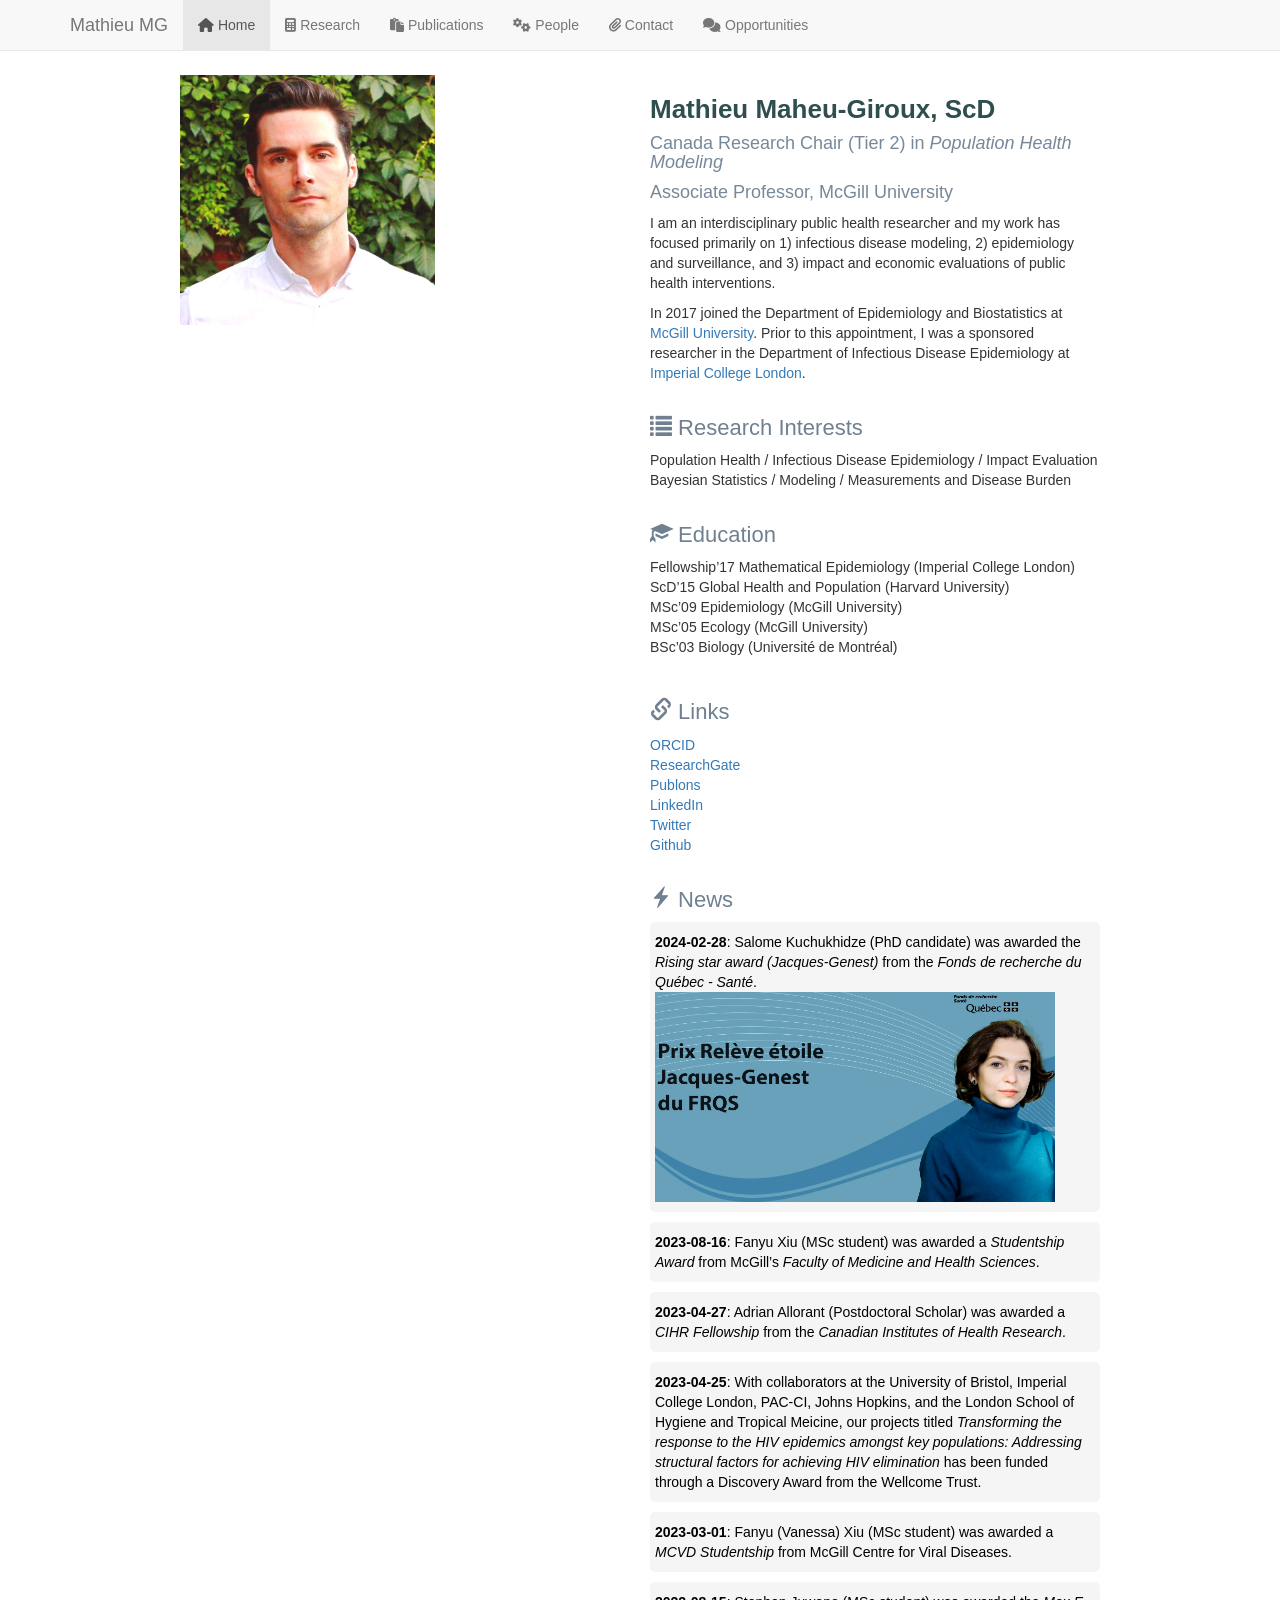
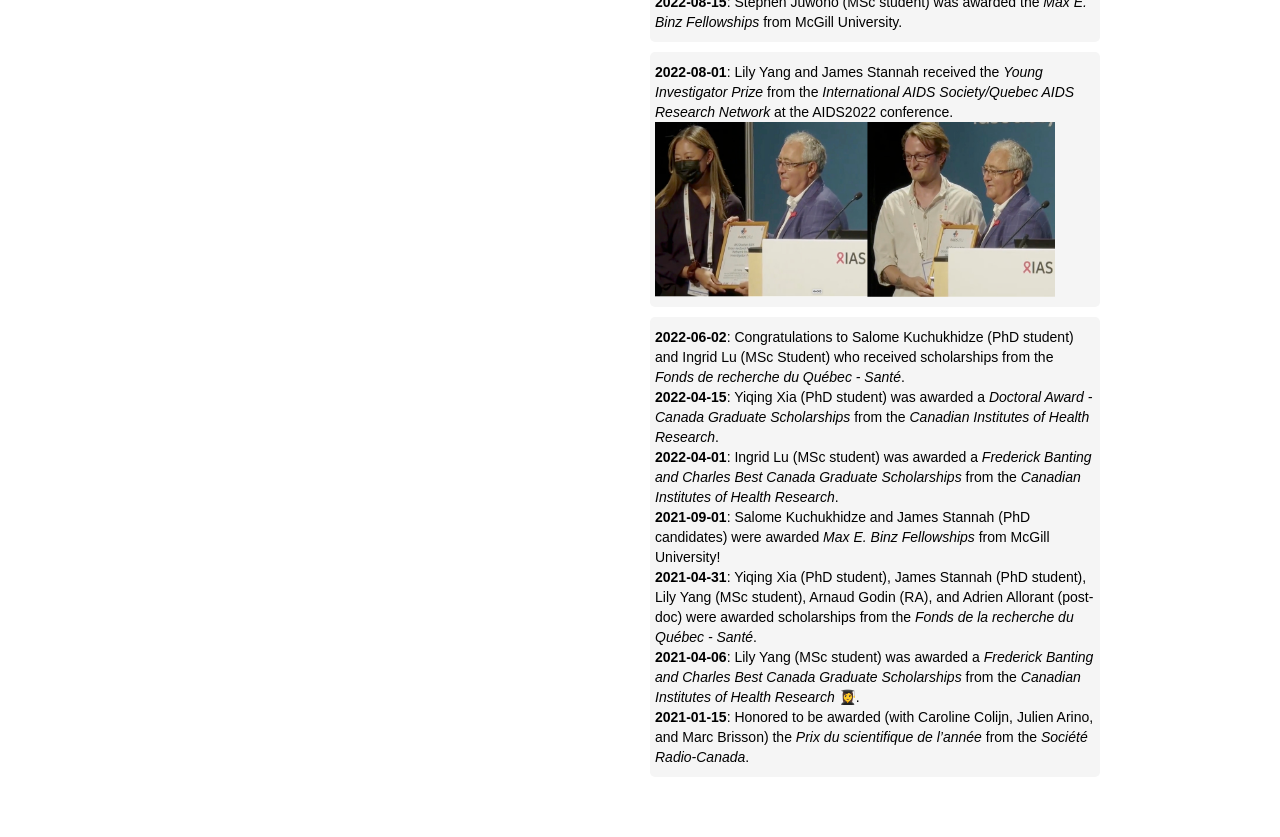
==== commit a82465db: "salome prize" ====
--- a/index.html
+++ b/index.html
@@ -13,7 +13,7 @@
 
 <title>index.knit</title>
 
-<script src="site_libs/header-attrs-2.20/header-attrs.js"></script>
+<script src="site_libs/header-attrs-2.24/header-attrs.js"></script>
 <script src="site_libs/jquery-3.6.0/jquery-3.6.0.min.js"></script>
 <meta name="viewport" content="width=device-width, initial-scale=1" />
 <link href="site_libs/bootstrap-3.3.5/css/bootstrap.min.css" rel="stylesheet" />
@@ -32,8 +32,8 @@
 <script src="site_libs/navigation-1.1/tabsets.js"></script>
 <link href="site_libs/highlightjs-9.12.0/default.css" rel="stylesheet" />
 <script src="site_libs/highlightjs-9.12.0/highlight.js"></script>
-<link href="site_libs/font-awesome-5.1.0/css/all.css" rel="stylesheet" />
-<link href="site_libs/font-awesome-5.1.0/css/v4-shims.css" rel="stylesheet" />
+<link href="site_libs/font-awesome-6.4.2/css/all.min.css" rel="stylesheet" />
+<link href="site_libs/font-awesome-6.4.2/css/v4-shims.min.css" rel="stylesheet" />
 
 <style type="text/css">
   code{white-space: pre-wrap;}
@@ -487,6 +487,12 @@
 <h1></h1>
 <div id="news" class="section level2">
 <h2><i class="glyphicon glyphicon-flash"></i> News</h2>
+<p><a class="one" target = "https://frq.gouv.qc.ca/histoire-et-rapport/releve-etoile-jacques-genest-fevrier-2024/">
+<strong>2024-02-28</strong>: Salome Kuchukhidze (PhD candidate) was
+awarded the <em>Rising star award (Jacques-Genest)</em> from the
+<em>Fonds de recherche du Québec - Santé</em>.
+<img src = "frqs-salome.png" align = "left" width = "400" height = "210">
+</a></p>
 <p><a class="one" target="_blank"> <strong>2023-08-16</strong>: Fanyu
 Xiu (MSc student) was awarded a <em>Studentship Award</em> from McGill’s
 <em>Faculty of Medicine and Health Sciences</em>. </a></p>
@@ -515,7 +521,7 @@
 </a></p>
 <p><a class="one" target="_blank"> <strong>2022-06-02</strong>:
 Congratulations to Salome Kuchukhidze (PhD student) and Ingrid Lu (MSc
-Student) who received scholarships from the <em>Fonds de la recherche du
+Student) who received scholarships from the <em>Fonds de recherche du
 Québec - Santé</em>.<br />
 <strong>2022-04-15</strong>: Yiqing Xia (PhD student) was awarded a
 <em>Doctoral Award - Canada Graduate Scholarships</em> from the
--- a/site_libs/font-awesome-6.4.2/css/v4-shims.min.css
+++ b/site_libs/font-awesome-6.4.2/css/v4-shims.min.css
@@ -0,0 +1,6 @@
+/*!
+ * Font Awesome Free 6.4.2 by @fontawesome - https://fontawesome.com
+ * License - https://fontawesome.com/license/free (Icons: CC BY 4.0, Fonts: SIL OFL 1.1, Code: MIT License)
+ * Copyright 2023 Fonticons, Inc.
+ */
+.fa.fa-glass:before{content:"\f000"}.fa.fa-envelope-o{font-family:"Font Awesome 6 Free";font-weight:400}.fa.fa-envelope-o:before{content:"\f0e0"}.fa.fa-star-o{font-family:"Font Awesome 6 Free";font-weight:400}.fa.fa-star-o:before{content:"\f005"}.fa.fa-close:before,.fa.fa-remove:before{content:"\f00d"}.fa.fa-gear:before{content:"\f013"}.fa.fa-trash-o{font-family:"Font Awesome 6 Free";font-weight:400}.fa.fa-trash-o:before{content:"\f2ed"}.fa.fa-home:before{content:"\f015"}.fa.fa-file-o{font-family:"Font Awesome 6 Free";font-weight:400}.fa.fa-file-o:before{content:"\f15b"}.fa.fa-clock-o{font-family:"Font Awesome 6 Free";font-weight:400}.fa.fa-clock-o:before{content:"\f017"}.fa.fa-arrow-circle-o-down{font-family:"Font Awesome 6 Free";font-weight:400}.fa.fa-arrow-circle-o-down:before{content:"\f358"}.fa.fa-arrow-circle-o-up{font-family:"Font Awesome 6 Free";font-weight:400}.fa.fa-arrow-circle-o-up:before{content:"\f35b"}.fa.fa-play-circle-o{font-family:"Font Awesome 6 Free";font-weight:400}.fa.fa-play-circle-o:before{content:"\f144"}.fa.fa-repeat:before,.fa.fa-rotate-right:before{content:"\f01e"}.fa.fa-refresh:before{content:"\f021"}.fa.fa-list-alt{font-family:"Font Awesome 6 Free";font-weight:400}.fa.fa-list-alt:before{content:"\f022"}.fa.fa-dedent:before{content:"\f03b"}.fa.fa-video-camera:before{content:"\f03d"}.fa.fa-picture-o{font-family:"Font Awesome 6 Free";font-weight:400}.fa.fa-picture-o:before{content:"\f03e"}.fa.fa-photo{font-family:"Font Awesome 6 Free";font-weight:400}.fa.fa-photo:before{content:"\f03e"}.fa.fa-image{font-family:"Font Awesome 6 Free";font-weight:400}.fa.fa-image:before{content:"\f03e"}.fa.fa-map-marker:before{content:"\f3c5"}.fa.fa-pencil-square-o{font-family:"Font Awesome 6 Free";font-weight:400}.fa.fa-pencil-square-o:before{content:"\f044"}.fa.fa-edit{font-family:"Font Awesome 6 Free";font-weight:400}.fa.fa-edit:before{content:"\f044"}.fa.fa-share-square-o:before{content:"\f14d"}.fa.fa-check-square-o{font-family:"Font Awesome 6 Free";font-weight:400}.fa.fa-check-square-o:before{content:"\f14a"}.fa.fa-arrows:before{content:"\f0b2"}.fa.fa-times-circle-o{font-family:"Font Awesome 6 Free";font-weight:400}.fa.fa-times-circle-o:before{content:"\f057"}.fa.fa-check-circle-o{font-family:"Font Awesome 6 Free";font-weight:400}.fa.fa-check-circle-o:before{content:"\f058"}.fa.fa-mail-forward:before{content:"\f064"}.fa.fa-expand:before{content:"\f424"}.fa.fa-compress:before{content:"\f422"}.fa.fa-eye,.fa.fa-eye-slash{font-family:"Font Awesome 6 Free";font-weight:400}.fa.fa-warning:before{content:"\f071"}.fa.fa-calendar:before{content:"\f073"}.fa.fa-arrows-v:before{content:"\f338"}.fa.fa-arrows-h:before{content:"\f337"}.fa.fa-bar-chart-o:before,.fa.fa-bar-chart:before{content:"\e0e3"}.fa.fa-twitter-square{font-family:"Font Awesome 6 Brands";font-weight:400}.fa.fa-twitter-square:before{content:"\f081"}.fa.fa-facebook-square{font-family:"Font Awesome 6 Brands";font-weight:400}.fa.fa-facebook-square:before{content:"\f082"}.fa.fa-gears:before{content:"\f085"}.fa.fa-thumbs-o-up{font-family:"Font Awesome 6 Free";font-weight:400}.fa.fa-thumbs-o-up:before{content:"\f164"}.fa.fa-thumbs-o-down{font-family:"Font Awesome 6 Free";font-weight:400}.fa.fa-thumbs-o-down:before{content:"\f165"}.fa.fa-heart-o{font-family:"Font Awesome 6 Free";font-weight:400}.fa.fa-heart-o:before{content:"\f004"}.fa.fa-sign-out:before{content:"\f2f5"}.fa.fa-linkedin-square{font-family:"Font Awesome 6 Brands";font-weight:400}.fa.fa-linkedin-square:before{content:"\f08c"}.fa.fa-thumb-tack:before{content:"\f08d"}.fa.fa-external-link:before{content:"\f35d"}.fa.fa-sign-in:before{content:"\f2f6"}.fa.fa-github-square{font-family:"Font Awesome 6 Brands";font-weight:400}.fa.fa-github-square:before{content:"\f092"}.fa.fa-lemon-o{font-family:"Font Awesome 6 Free";font-weight:400}.fa.fa-lemon-o:before{content:"\f094"}.fa.fa-square-o{font-family:"Font Awesome 6 Free";font-weight:400}.fa.fa-square-o:before{content:"\f0c8"}.fa.fa-bookmark-o{font-family:"Font Awesome 6 Free";font-weight:400}.fa.fa-bookmark-o:before{content:"\f02e"}.fa.fa-facebook,.fa.fa-twitter{font-family:"Font Awesome 6 Brands";font-weight:400}.fa.fa-facebook:before{content:"\f39e"}.fa.fa-facebook-f{font-family:"Font Awesome 6 Brands";font-weight:400}.fa.fa-facebook-f:before{content:"\f39e"}.fa.fa-github{font-family:"Font Awesome 6 Brands";font-weight:400}.fa.fa-credit-card{font-family:"Font Awesome 6 Free";font-weight:400}.fa.fa-feed:before{content:"\f09e"}.fa.fa-hdd-o{font-family:"Font Awesome 6 Free";font-weight:400}.fa.fa-hdd-o:before{content:"\f0a0"}.fa.fa-hand-o-right{font-family:"Font Awesome 6 Free";font-weight:400}.fa.fa-hand-o-right:before{content:"\f0a4"}.fa.fa-hand-o-left{font-family:"Font Awesome 6 Free";font-weight:400}.fa.fa-hand-o-left:before{content:"\f0a5"}.fa.fa-hand-o-up{font-family:"Font Awesome 6 Free";font-weight:400}.fa.fa-hand-o-up:before{content:"\f0a6"}.fa.fa-hand-o-down{font-family:"Font Awesome 6 Free";font-weight:400}.fa.fa-hand-o-down:before{content:"\f0a7"}.fa.fa-globe:before{content:"\f57d"}.fa.fa-tasks:before{content:"\f828"}.fa.fa-arrows-alt:before{content:"\f31e"}.fa.fa-group:before{content:"\f0c0"}.fa.fa-chain:before{content:"\f0c1"}.fa.fa-cut:before{content:"\f0c4"}.fa.fa-files-o{font-family:"Font Awesome 6 Free";font-weight:400}.fa.fa-files-o:before{content:"\f0c5"}.fa.fa-floppy-o{font-family:"Font Awesome 6 Free";font-weight:400}.fa.fa-floppy-o:before{content:"\f0c7"}.fa.fa-save{font-family:"Font Awesome 6 Free";font-weight:400}.fa.fa-save:before{content:"\f0c7"}.fa.fa-navicon:before,.fa.fa-reorder:before{content:"\f0c9"}.fa.fa-magic:before{content:"\e2ca"}.fa.fa-pinterest,.fa.fa-pinterest-square{font-family:"Font Awesome 6 Brands";font-weight:400}.fa.fa-pinterest-square:before{content:"\f0d3"}.fa.fa-google-plus-square{font-family:"Font Awesome 6 Brands";font-weight:400}.fa.fa-google-plus-square:before{content:"\f0d4"}.fa.fa-google-plus{font-family:"Font Awesome 6 Brands";font-weight:400}.fa.fa-google-plus:before{content:"\f0d5"}.fa.fa-money:before{content:"\f3d1"}.fa.fa-unsorted:before{content:"\f0dc"}.fa.fa-sort-desc:before{content:"\f0dd"}.fa.fa-sort-asc:before{content:"\f0de"}.fa.fa-linkedin{font-family:"Font Awesome 6 Brands";font-weight:400}.fa.fa-linkedin:before{content:"\f0e1"}.fa.fa-rotate-left:before{content:"\f0e2"}.fa.fa-legal:before{content:"\f0e3"}.fa.fa-dashboard:before,.fa.fa-tachometer:before{content:"\f625"}.fa.fa-comment-o{font-family:"Font Awesome 6 Free";font-weight:400}.fa.fa-comment-o:before{content:"\f075"}.fa.fa-comments-o{font-family:"Font Awesome 6 Free";font-weight:400}.fa.fa-comments-o:before{content:"\f086"}.fa.fa-flash:before{content:"\f0e7"}.fa.fa-clipboard:before{content:"\f0ea"}.fa.fa-lightbulb-o{font-family:"Font Awesome 6 Free";font-weight:400}.fa.fa-lightbulb-o:before{content:"\f0eb"}.fa.fa-exchange:before{content:"\f362"}.fa.fa-cloud-download:before{content:"\f0ed"}.fa.fa-cloud-upload:before{content:"\f0ee"}.fa.fa-bell-o{font-family:"Font Awesome 6 Free";font-weight:400}.fa.fa-bell-o:before{content:"\f0f3"}.fa.fa-cutlery:before{content:"\f2e7"}.fa.fa-file-text-o{font-family:"Font Awesome 6 Free";font-weight:400}.fa.fa-file-text-o:before{content:"\f15c"}.fa.fa-building-o{font-family:"Font Awesome 6 Free";font-weight:400}.fa.fa-building-o:before{content:"\f1ad"}.fa.fa-hospital-o{font-family:"Font Awesome 6 Free";font-weight:400}.fa.fa-hospital-o:before{content:"\f0f8"}.fa.fa-tablet:before{content:"\f3fa"}.fa.fa-mobile-phone:before,.fa.fa-mobile:before{content:"\f3cd"}.fa.fa-circle-o{font-family:"Font Awesome 6 Free";font-weight:400}.fa.fa-circle-o:before{content:"\f111"}.fa.fa-mail-reply:before{content:"\f3e5"}.fa.fa-github-alt{font-family:"Font Awesome 6 Brands";font-weight:400}.fa.fa-folder-o{font-family:"Font Awesome 6 Free";font-weight:400}.fa.fa-folder-o:before{content:"\f07b"}.fa.fa-folder-open-o{font-family:"Font Awesome 6 Free";font-weight:400}.fa.fa-folder-open-o:before{content:"\f07c"}.fa.fa-smile-o{font-family:"Font Awesome 6 Free";font-weight:400}.fa.fa-smile-o:before{content:"\f118"}.fa.fa-frown-o{font-family:"Font Awesome 6 Free";font-weight:400}.fa.fa-frown-o:before{content:"\f119"}.fa.fa-meh-o{font-family:"Font Awesome 6 Free";font-weight:400}.fa.fa-meh-o:before{content:"\f11a"}.fa.fa-keyboard-o{font-family:"Font Awesome 6 Free";font-weight:400}.fa.fa-keyboard-o:before{content:"\f11c"}.fa.fa-flag-o{font-family:"Font Awesome 6 Free";font-weight:400}.fa.fa-flag-o:before{content:"\f024"}.fa.fa-mail-reply-all:before{content:"\f122"}.fa.fa-star-half-o{font-family:"Font Awesome 6 Free";font-weight:400}.fa.fa-star-half-o:before{content:"\f5c0"}.fa.fa-star-half-empty{font-family:"Font Awesome 6 Free";font-weight:400}.fa.fa-star-half-empty:before{content:"\f5c0"}.fa.fa-star-half-full{font-family:"Font Awesome 6 Free";font-weight:400}.fa.fa-star-half-full:before{content:"\f5c0"}.fa.fa-code-fork:before{content:"\f126"}.fa.fa-chain-broken:before,.fa.fa-unlink:before{content:"\f127"}.fa.fa-calendar-o{font-family:"Font Awesome 6 Free";font-weight:400}.fa.fa-calendar-o:before{content:"\f133"}.fa.fa-css3,.fa.fa-html5,.fa.fa-maxcdn{font-family:"Font Awesome 6 Brands";font-weight:400}.fa.fa-unlock-alt:before{content:"\f09c"}.fa.fa-minus-square-o{font-family:"Font Awesome 6 Free";font-weight:400}.fa.fa-minus-square-o:before{content:"\f146"}.fa.fa-level-up:before{content:"\f3bf"}.fa.fa-level-down:before{content:"\f3be"}.fa.fa-pencil-square:before{content:"\f14b"}.fa.fa-external-link-square:before{content:"\f360"}.fa.fa-compass{font-family:"Font Awesome 6 Free";font-weight:400}.fa.fa-caret-square-o-down{font-family:"Font Awesome 6 Free";font-weight:400}.fa.fa-caret-square-o-down:before{content:"\f150"}.fa.fa-toggle-down{font-family:"Font Awesome 6 Free";font-weight:400}.fa.fa-toggle-down:before{content:"\f150"}.fa.fa-caret-square-o-up{font-family:"Font Awesome 6 Free";font-weight:400}.fa.fa-caret-square-o-up:before{content:"\f151"}.fa.fa-toggle-up{font-family:"Font Awesome 6 Free";font-weight:400}.fa.fa-toggle-up:before{content:"\f151"}.fa.fa-caret-square-o-right{font-family:"Font Awesome 6 Free";font-weight:400}.fa.fa-caret-square-o-right:before{content:"\f152"}.fa.fa-toggle-right{font-family:"Font Awesome 6 Free";font-weight:400}.fa.fa-toggle-right:before{content:"\f152"}.fa.fa-eur:before,.fa.fa-euro:before{content:"\f153"}.fa.fa-gbp:before{content:"\f154"}.fa.fa-dollar:before,.fa.fa-usd:before{content:"\24"}.fa.fa-inr:before,.fa.fa-rupee:before{content:"\e1bc"}.fa.fa-cny:before,.fa.fa-jpy:before,.fa.fa-rmb:before,.fa.fa-yen:before{content:"\f157"}.fa.fa-rouble:before,.fa.fa-rub:before,.fa.fa-ruble:before{content:"\f158"}.fa.fa-krw:before,.fa.fa-won:before{content:"\f159"}.fa.fa-bitcoin,.fa.fa-btc{font-family:"Font Awesome 6 Brands";font-weight:400}.fa.fa-bitcoin:before{content:"\f15a"}.fa.fa-file-text:before{content:"\f15c"}.fa.fa-sort-alpha-asc:before{content:"\f15d"}.fa.fa-sort-alpha-desc:before{content:"\f881"}.fa.fa-sort-amount-asc:before{content:"\f884"}.fa.fa-sort-amount-desc:before{content:"\f160"}.fa.fa-sort-numeric-asc:before{content:"\f162"}.fa.fa-sort-numeric-desc:before{content:"\f886"}.fa.fa-youtube-square{font-family:"Font Awesome 6 Brands";font-weight:400}.fa.fa-youtube-square:before{content:"\f431"}.fa.fa-xing,.fa.fa-xing-square,.fa.fa-youtube{font-family:"Font Awesome 6 Brands";font-weight:400}.fa.fa-xing-square:before{content:"\f169"}.fa.fa-youtube-play{font-family:"Font Awesome 6 Brands";font-weight:400}.fa.fa-youtube-play:before{content:"\f167"}.fa.fa-adn,.fa.fa-bitbucket,.fa.fa-bitbucket-square,.fa.fa-dropbox,.fa.fa-flickr,.fa.fa-instagram,.fa.fa-stack-overflow{font-family:"Font Awesome 6 Brands";font-weight:400}.fa.fa-bitbucket-square:before{content:"\f171"}.fa.fa-tumblr,.fa.fa-tumblr-square{font-family:"Font Awesome 6 Brands";font-weight:400}.fa.fa-tumblr-square:before{content:"\f174"}.fa.fa-long-arrow-down:before{content:"\f309"}.fa.fa-long-arrow-up:before{content:"\f30c"}.fa.fa-long-arrow-left:before{content:"\f30a"}.fa.fa-long-arrow-right:before{content:"\f30b"}.fa.fa-android,.fa.fa-apple,.fa.fa-dribbble,.fa.fa-foursquare,.fa.fa-gittip,.fa.fa-gratipay,.fa.fa-linux,.fa.fa-skype,.fa.fa-trello,.fa.fa-windows{font-family:"Font Awesome 6 Brands";font-weight:400}.fa.fa-gittip:before{content:"\f184"}.fa.fa-sun-o{font-family:"Font Awesome 6 Free";font-weight:400}.fa.fa-sun-o:before{content:"\f185"}.fa.fa-moon-o{font-family:"Font Awesome 6 Free";font-weight:400}.fa.fa-moon-o:before{content:"\f186"}.fa.fa-pagelines,.fa.fa-renren,.fa.fa-stack-exchange,.fa.fa-vk,.fa.fa-weibo{font-family:"Font Awesome 6 Brands";font-weight:400}.fa.fa-arrow-circle-o-right{font-family:"Font Awesome 6 Free";font-weight:400}.fa.fa-arrow-circle-o-right:before{content:"\f35a"}.fa.fa-arrow-circle-o-left{font-family:"Font Awesome 6 Free";font-weight:400}.fa.fa-arrow-circle-o-left:before{content:"\f359"}.fa.fa-caret-square-o-left{font-family:"Font Awesome 6 Free";font-weight:400}.fa.fa-caret-square-o-left:before{content:"\f191"}.fa.fa-toggle-left{font-family:"Font Awesome 6 Free";font-weight:400}.fa.fa-toggle-left:before{content:"\f191"}.fa.fa-dot-circle-o{font-family:"Font Awesome 6 Free";font-weight:400}.fa.fa-dot-circle-o:before{content:"\f192"}.fa.fa-vimeo-square{font-family:"Font Awesome 6 Brands";font-weight:400}.fa.fa-vimeo-square:before{content:"\f194"}.fa.fa-try:before,.fa.fa-turkish-lira:before{content:"\e2bb"}.fa.fa-plus-square-o{font-family:"Font Awesome 6 Free";font-weight:400}.fa.fa-plus-square-o:before{content:"\f0fe"}.fa.fa-openid,.fa.fa-slack,.fa.fa-wordpress{font-family:"Font Awesome 6 Brands";font-weight:400}.fa.fa-bank:before,.fa.fa-institution:before{content:"\f19c"}.fa.fa-mortar-board:before{content:"\f19d"}.fa.fa-google,.fa.fa-reddit,.fa.fa-reddit-square,.fa.fa-yahoo{font-family:"Font Awesome 6 Brands";font-weight:400}.fa.fa-reddit-square:before{content:"\f1a2"}.fa.fa-behance,.fa.fa-behance-square,.fa.fa-delicious,.fa.fa-digg,.fa.fa-drupal,.fa.fa-joomla,.fa.fa-pied-piper-alt,.fa.fa-pied-piper-pp,.fa.fa-stumbleupon,.fa.fa-stumbleupon-circle{font-family:"Font Awesome 6 Brands";font-weight:400}.fa.fa-behance-square:before{content:"\f1b5"}.fa.fa-steam,.fa.fa-steam-square{font-family:"Font Awesome 6 Brands";font-weight:400}.fa.fa-steam-square:before{content:"\f1b7"}.fa.fa-automobile:before{content:"\f1b9"}.fa.fa-cab:before{content:"\f1ba"}.fa.fa-deviantart,.fa.fa-soundcloud,.fa.fa-spotify{font-family:"Font Awesome 6 Brands";font-weight:400}.fa.fa-file-pdf-o{font-family:"Font Awesome 6 Free";font-weight:400}.fa.fa-file-pdf-o:before{content:"\f1c1"}.fa.fa-file-word-o{font-family:"Font Awesome 6 Free";font-weight:400}.fa.fa-file-word-o:before{content:"\f1c2"}.fa.fa-file-excel-o{font-family:"Font Awesome 6 Free";font-weight:400}.fa.fa-file-excel-o:before{content:"\f1c3"}.fa.fa-file-powerpoint-o{font-family:"Font Awesome 6 Free";font-weight:400}.fa.fa-file-powerpoint-o:before{content:"\f1c4"}.fa.fa-file-image-o{font-family:"Font Awesome 6 Free";font-weight:400}.fa.fa-file-image-o:before{content:"\f1c5"}.fa.fa-file-photo-o{font-family:"Font Awesome 6 Free";font-weight:400}.fa.fa-file-photo-o:before{content:"\f1c5"}.fa.fa-file-picture-o{font-family:"Font Awesome 6 Free";font-weight:400}.fa.fa-file-picture-o:before{content:"\f1c5"}.fa.fa-file-archive-o{font-family:"Font Awesome 6 Free";font-weight:400}.fa.fa-file-archive-o:before{content:"\f1c6"}.fa.fa-file-zip-o{font-family:"Font Awesome 6 Free";font-weight:400}.fa.fa-file-zip-o:before{content:"\f1c6"}.fa.fa-file-audio-o{font-family:"Font Awesome 6 Free";font-weight:400}.fa.fa-file-audio-o:before{content:"\f1c7"}.fa.fa-file-sound-o{font-family:"Font Awesome 6 Free";font-weight:400}.fa.fa-file-sound-o:before{content:"\f1c7"}.fa.fa-file-video-o{font-family:"Font Awesome 6 Free";font-weight:400}.fa.fa-file-video-o:before{content:"\f1c8"}.fa.fa-file-movie-o{font-family:"Font Awesome 6 Free";font-weight:400}.fa.fa-file-movie-o:before{content:"\f1c8"}.fa.fa-file-code-o{font-family:"Font Awesome 6 Free";font-weight:400}.fa.fa-file-code-o:before{content:"\f1c9"}.fa.fa-codepen,.fa.fa-jsfiddle,.fa.fa-vine{font-family:"Font Awesome 6 Brands";font-weight:400}.fa.fa-life-bouy:before,.fa.fa-life-buoy:before,.fa.fa-life-saver:before,.fa.fa-support:before{content:"\f1cd"}.fa.fa-circle-o-notch:before{content:"\f1ce"}.fa.fa-ra,.fa.fa-rebel{font-family:"Font Awesome 6 Brands";font-weight:400}.fa.fa-ra:before{content:"\f1d0"}.fa.fa-resistance{font-family:"Font Awesome 6 Brands";font-weight:400}.fa.fa-resistance:before{content:"\f1d0"}.fa.fa-empire,.fa.fa-ge{font-family:"Font Awesome 6 Brands";font-weight:400}.fa.fa-ge:before{content:"\f1d1"}.fa.fa-git-square{font-family:"Font Awesome 6 Brands";font-weight:400}.fa.fa-git-square:before{content:"\f1d2"}.fa.fa-git,.fa.fa-hacker-news,.fa.fa-y-combinator-square{font-family:"Font Awesome 6 Brands";font-weight:400}.fa.fa-y-combinator-square:before{content:"\f1d4"}.fa.fa-yc-square{font-family:"Font Awesome 6 Brands";font-weight:400}.fa.fa-yc-square:before{content:"\f1d4"}.fa.fa-qq,.fa.fa-tencent-weibo,.fa.fa-wechat,.fa.fa-weixin{font-family:"Font Awesome 6 Brands";font-weight:400}.fa.fa-wechat:before{content:"\f1d7"}.fa.fa-send:before{content:"\f1d8"}.fa.fa-paper-plane-o{font-family:"Font Awesome 6 Free";font-weight:400}.fa.fa-paper-plane-o:before{content:"\f1d8"}.fa.fa-send-o{font-family:"Font Awesome 6 Free";font-weight:400}.fa.fa-send-o:before{content:"\f1d8"}.fa.fa-circle-thin{font-family:"Font Awesome 6 Free";font-weight:400}.fa.fa-circle-thin:before{content:"\f111"}.fa.fa-header:before{content:"\f1dc"}.fa.fa-futbol-o{font-family:"Font Awesome 6 Free";font-weight:400}.fa.fa-futbol-o:before{content:"\f1e3"}.fa.fa-soccer-ball-o{font-family:"Font Awesome 6 Free";font-weight:400}.fa.fa-soccer-ball-o:before{content:"\f1e3"}.fa.fa-slideshare,.fa.fa-twitch,.fa.fa-yelp{font-family:"Font Awesome 6 Brands";font-weight:400}.fa.fa-newspaper-o{font-family:"Font Awesome 6 Free";font-weight:400}.fa.fa-newspaper-o:before{content:"\f1ea"}.fa.fa-cc-amex,.fa.fa-cc-discover,.fa.fa-cc-mastercard,.fa.fa-cc-paypal,.fa.fa-cc-stripe,.fa.fa-cc-visa,.fa.fa-google-wallet,.fa.fa-paypal{font-family:"Font Awesome 6 Brands";font-weight:400}.fa.fa-bell-slash-o{font-family:"Font Awesome 6 Free";font-weight:400}.fa.fa-bell-slash-o:before{content:"\f1f6"}.fa.fa-trash:before{content:"\f2ed"}.fa.fa-copyright{font-family:"Font Awesome 6 Free";font-weight:400}.fa.fa-eyedropper:before{content:"\f1fb"}.fa.fa-area-chart:before{content:"\f1fe"}.fa.fa-pie-chart:before{content:"\f200"}.fa.fa-line-chart:before{content:"\f201"}.fa.fa-lastfm,.fa.fa-lastfm-square{font-family:"Font Awesome 6 Brands";font-weight:400}.fa.fa-lastfm-square:before{content:"\f203"}.fa.fa-angellist,.fa.fa-ioxhost{font-family:"Font Awesome 6 Brands";font-weight:400}.fa.fa-cc{font-family:"Font Awesome 6 Free";font-weight:400}.fa.fa-cc:before{content:"\f20a"}.fa.fa-ils:before,.fa.fa-shekel:before,.fa.fa-sheqel:before{content:"\f20b"}.fa.fa-buysellads,.fa.fa-connectdevelop,.fa.fa-dashcube,.fa.fa-forumbee,.fa.fa-leanpub,.fa.fa-sellsy,.fa.fa-shirtsinbulk,.fa.fa-simplybuilt,.fa.fa-skyatlas{font-family:"Font Awesome 6 Brands";font-weight:400}.fa.fa-diamond{font-family:"Font Awesome 6 Free";font-weight:400}.fa.fa-diamond:before{content:"\f3a5"}.fa.fa-intersex:before,.fa.fa-transgender:before{content:"\f224"}.fa.fa-transgender-alt:before{content:"\f225"}.fa.fa-facebook-official{font-family:"Font Awesome 6 Brands";font-weight:400}.fa.fa-facebook-official:before{content:"\f09a"}.fa.fa-pinterest-p,.fa.fa-whatsapp{font-family:"Font Awesome 6 Brands";font-weight:400}.fa.fa-hotel:before{content:"\f236"}.fa.fa-medium,.fa.fa-viacoin,.fa.fa-y-combinator,.fa.fa-yc{font-family:"Font Awesome 6 Brands";font-weight:400}.fa.fa-yc:before{content:"\f23b"}.fa.fa-expeditedssl,.fa.fa-opencart,.fa.fa-optin-monster{font-family:"Font Awesome 6 Brands";font-weight:400}.fa.fa-battery-4:before,.fa.fa-battery:before{content:"\f240"}.fa.fa-battery-3:before{content:"\f241"}.fa.fa-battery-2:before{content:"\f242"}.fa.fa-battery-1:before{content:"\f243"}.fa.fa-battery-0:before{content:"\f244"}.fa.fa-object-group,.fa.fa-object-ungroup,.fa.fa-sticky-note-o{font-family:"Font Awesome 6 Free";font-weight:400}.fa.fa-sticky-note-o:before{content:"\f249"}.fa.fa-cc-diners-club,.fa.fa-cc-jcb{font-family:"Font Awesome 6 Brands";font-weight:400}.fa.fa-clone{font-family:"Font Awesome 6 Free";font-weight:400}.fa.fa-hourglass-o:before{content:"\f254"}.fa.fa-hourglass-1:before{content:"\f251"}.fa.fa-hourglass-2:before{content:"\f252"}.fa.fa-hourglass-3:before{content:"\f253"}.fa.fa-hand-rock-o{font-family:"Font Awesome 6 Free";font-weight:400}.fa.fa-hand-rock-o:before{content:"\f255"}.fa.fa-hand-grab-o{font-family:"Font Awesome 6 Free";font-weight:400}.fa.fa-hand-grab-o:before{content:"\f255"}.fa.fa-hand-paper-o{font-family:"Font Awesome 6 Free";font-weight:400}.fa.fa-hand-paper-o:before{content:"\f256"}.fa.fa-hand-stop-o{font-family:"Font Awesome 6 Free";font-weight:400}.fa.fa-hand-stop-o:before{content:"\f256"}.fa.fa-hand-scissors-o{font-family:"Font Awesome 6 Free";font-weight:400}.fa.fa-hand-scissors-o:before{content:"\f257"}.fa.fa-hand-lizard-o{font-family:"Font Awesome 6 Free";font-weight:400}.fa.fa-hand-lizard-o:before{content:"\f258"}.fa.fa-hand-spock-o{font-family:"Font Awesome 6 Free";font-weight:400}.fa.fa-hand-spock-o:before{content:"\f259"}.fa.fa-hand-pointer-o{font-family:"Font Awesome 6 Free";font-weight:400}.fa.fa-hand-pointer-o:before{content:"\f25a"}.fa.fa-hand-peace-o{font-family:"Font Awesome 6 Free";font-weight:400}.fa.fa-hand-peace-o:before{content:"\f25b"}.fa.fa-registered{font-family:"Font Awesome 6 Free";font-weight:400}.fa.fa-creative-commons,.fa.fa-gg,.fa.fa-gg-circle,.fa.fa-odnoklassniki,.fa.fa-odnoklassniki-square{font-family:"Font Awesome 6 Brands";font-weight:400}.fa.fa-odnoklassniki-square:before{content:"\f264"}.fa.fa-chrome,.fa.fa-firefox,.fa.fa-get-pocket,.fa.fa-internet-explorer,.fa.fa-opera,.fa.fa-safari,.fa.fa-wikipedia-w{font-family:"Font Awesome 6 Brands";font-weight:400}.fa.fa-television:before{content:"\f26c"}.fa.fa-500px,.fa.fa-amazon,.fa.fa-contao{font-family:"Font Awesome 6 Brands";font-weight:400}.fa.fa-calendar-plus-o{font-family:"Font Awesome 6 Free";font-weight:400}.fa.fa-calendar-plus-o:before{content:"\f271"}.fa.fa-calendar-minus-o{font-family:"Font Awesome 6 Free";font-weight:400}.fa.fa-calendar-minus-o:before{content:"\f272"}.fa.fa-calendar-times-o{font-family:"Font Awesome 6 Free";font-weight:400}.fa.fa-calendar-times-o:before{content:"\f273"}.fa.fa-calendar-check-o{font-family:"Font Awesome 6 Free";font-weight:400}.fa.fa-calendar-check-o:before{content:"\f274"}.fa.fa-map-o{font-family:"Font Awesome 6 Free";font-weight:400}.fa.fa-map-o:before{content:"\f279"}.fa.fa-commenting:before{content:"\f4ad"}.fa.fa-commenting-o{font-family:"Font Awesome 6 Free";font-weight:400}.fa.fa-commenting-o:before{content:"\f4ad"}.fa.fa-houzz,.fa.fa-vimeo{font-family:"Font Awesome 6 Brands";font-weight:400}.fa.fa-vimeo:before{content:"\f27d"}.fa.fa-black-tie,.fa.fa-edge,.fa.fa-fonticons,.fa.fa-reddit-alien{font-family:"Font Awesome 6 Brands";font-weight:400}.fa.fa-credit-card-alt:before{content:"\f09d"}.fa.fa-codiepie,.fa.fa-fort-awesome,.fa.fa-mixcloud,.fa.fa-modx,.fa.fa-product-hunt,.fa.fa-scribd,.fa.fa-usb{font-family:"Font Awesome 6 Brands";font-weight:400}.fa.fa-pause-circle-o{font-family:"Font Awesome 6 Free";font-weight:400}.fa.fa-pause-circle-o:before{content:"\f28b"}.fa.fa-stop-circle-o{font-family:"Font Awesome 6 Free";font-weight:400}.fa.fa-stop-circle-o:before{content:"\f28d"}.fa.fa-bluetooth,.fa.fa-bluetooth-b,.fa.fa-envira,.fa.fa-gitlab,.fa.fa-wheelchair-alt,.fa.fa-wpbeginner,.fa.fa-wpforms{font-family:"Font Awesome 6 Brands";font-weight:400}.fa.fa-wheelchair-alt:before{content:"\f368"}.fa.fa-question-circle-o{font-family:"Font Awesome 6 Free";font-weight:400}.fa.fa-question-circle-o:before{content:"\f059"}.fa.fa-volume-control-phone:before{content:"\f2a0"}.fa.fa-asl-interpreting:before{content:"\f2a3"}.fa.fa-deafness:before,.fa.fa-hard-of-hearing:before{content:"\f2a4"}.fa.fa-glide,.fa.fa-glide-g{font-family:"Font Awesome 6 Brands";font-weight:400}.fa.fa-signing:before{content:"\f2a7"}.fa.fa-viadeo,.fa.fa-viadeo-square{font-family:"Font Awesome 6 Brands";font-weight:400}.fa.fa-viadeo-square:before{content:"\f2aa"}.fa.fa-snapchat,.fa.fa-snapchat-ghost{font-family:"Font Awesome 6 Brands";font-weight:400}.fa.fa-snapchat-ghost:before{content:"\f2ab"}.fa.fa-snapchat-square{font-family:"Font Awesome 6 Brands";font-weight:400}.fa.fa-snapchat-square:before{content:"\f2ad"}.fa.fa-first-order,.fa.fa-google-plus-official,.fa.fa-pied-piper,.fa.fa-themeisle,.fa.fa-yoast{font-family:"Font Awesome 6 Brands";font-weight:400}.fa.fa-google-plus-official:before{content:"\f2b3"}.fa.fa-google-plus-circle{font-family:"Font Awesome 6 Brands";font-weight:400}.fa.fa-google-plus-circle:before{content:"\f2b3"}.fa.fa-fa,.fa.fa-font-awesome{font-family:"Font Awesome 6 Brands";font-weight:400}.fa.fa-fa:before{content:"\f2b4"}.fa.fa-handshake-o{font-family:"Font Awesome 6 Free";font-weight:400}.fa.fa-handshake-o:before{content:"\f2b5"}.fa.fa-envelope-open-o{font-family:"Font Awesome 6 Free";font-weight:400}.fa.fa-envelope-open-o:before{content:"\f2b6"}.fa.fa-linode{font-family:"Font Awesome 6 Brands";font-weight:400}.fa.fa-address-book-o{font-family:"Font Awesome 6 Free";font-weight:400}.fa.fa-address-book-o:before{content:"\f2b9"}.fa.fa-vcard:before{content:"\f2bb"}.fa.fa-address-card-o{font-family:"Font Awesome 6 Free";font-weight:400}.fa.fa-address-card-o:before{content:"\f2bb"}.fa.fa-vcard-o{font-family:"Font Awesome 6 Free";font-weight:400}.fa.fa-vcard-o:before{content:"\f2bb"}.fa.fa-user-circle-o{font-family:"Font Awesome 6 Free";font-weight:400}.fa.fa-user-circle-o:before{content:"\f2bd"}.fa.fa-user-o{font-family:"Font Awesome 6 Free";font-weight:400}.fa.fa-user-o:before{content:"\f007"}.fa.fa-id-badge{font-family:"Font Awesome 6 Free";font-weight:400}.fa.fa-drivers-license:before{content:"\f2c2"}.fa.fa-id-card-o{font-family:"Font Awesome 6 Free";font-weight:400}.fa.fa-id-card-o:before{content:"\f2c2"}.fa.fa-drivers-license-o{font-family:"Font Awesome 6 Free";font-weight:400}.fa.fa-drivers-license-o:before{content:"\f2c2"}.fa.fa-free-code-camp,.fa.fa-quora,.fa.fa-telegram{font-family:"Font Awesome 6 Brands";font-weight:400}.fa.fa-thermometer-4:before,.fa.fa-thermometer:before{content:"\f2c7"}.fa.fa-thermometer-3:before{content:"\f2c8"}.fa.fa-thermometer-2:before{content:"\f2c9"}.fa.fa-thermometer-1:before{content:"\f2ca"}.fa.fa-thermometer-0:before{content:"\f2cb"}.fa.fa-bathtub:before,.fa.fa-s15:before{content:"\f2cd"}.fa.fa-window-maximize,.fa.fa-window-restore{font-family:"Font Awesome 6 Free";font-weight:400}.fa.fa-times-rectangle:before{content:"\f410"}.fa.fa-window-close-o{font-family:"Font Awesome 6 Free";font-weight:400}.fa.fa-window-close-o:before{content:"\f410"}.fa.fa-times-rectangle-o{font-family:"Font Awesome 6 Free";font-weight:400}.fa.fa-times-rectangle-o:before{content:"\f410"}.fa.fa-bandcamp,.fa.fa-eercast,.fa.fa-etsy,.fa.fa-grav,.fa.fa-imdb,.fa.fa-ravelry{font-family:"Font Awesome 6 Brands";font-weight:400}.fa.fa-eercast:before{content:"\f2da"}.fa.fa-snowflake-o{font-family:"Font Awesome 6 Free";font-weight:400}.fa.fa-snowflake-o:before{content:"\f2dc"}.fa.fa-meetup,.fa.fa-superpowers,.fa.fa-wpexplorer{font-family:"Font Awesome 6 Brands";font-weight:400}
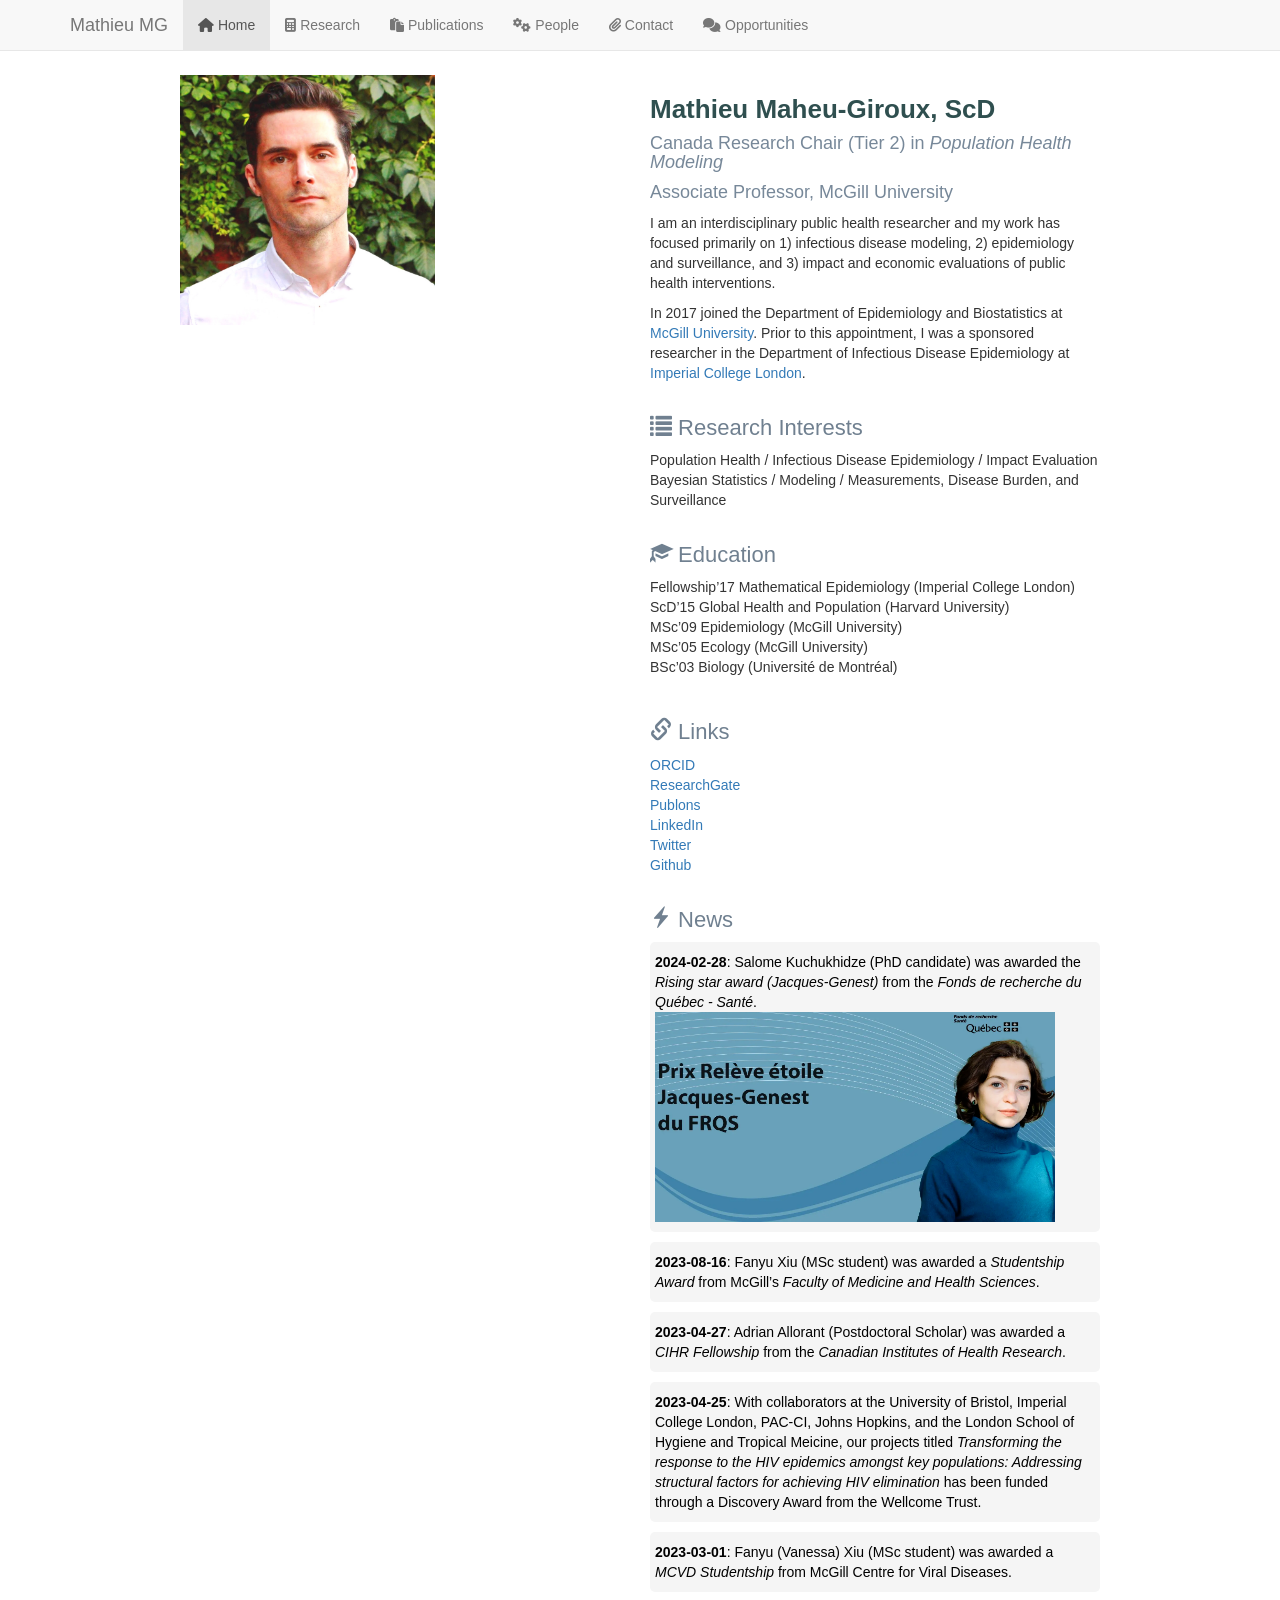
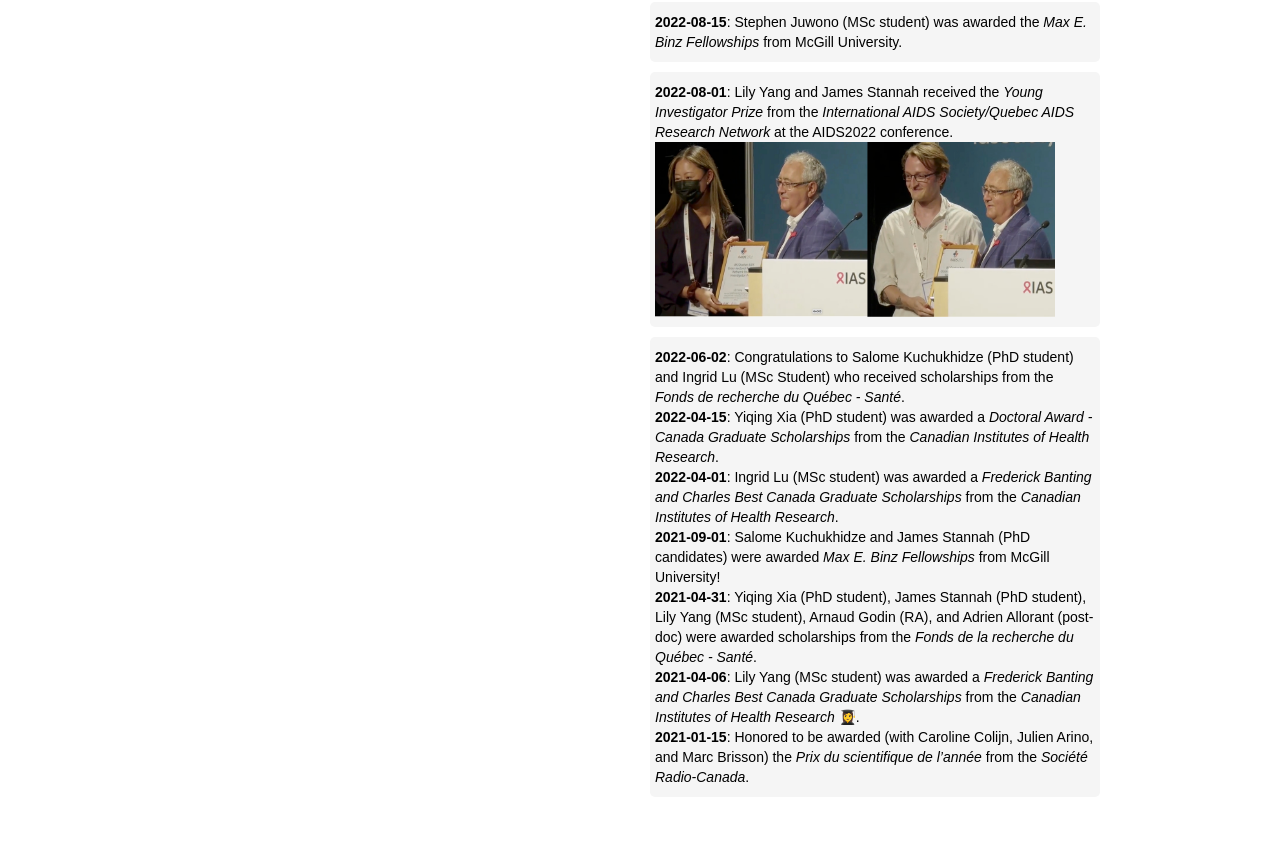
==== commit 5ad7e1cf: "added Lancet Regional Health Syphilis" ====
--- a/index.html
+++ b/index.html
@@ -443,7 +443,8 @@
 <h2><i class="glyphicon glyphicon-list"></i> Research Interests</h2>
 <p>Population Health / Infectious Disease Epidemiology / Impact
 Evaluation<br />
-Bayesian Statistics / Modeling / Measurements and Disease Burden</p>
+Bayesian Statistics / Modeling / Measurements, Disease Burden, and
+Surveillance</p>
 </div>
 </div>
 <div id="section-4" class="section level1">
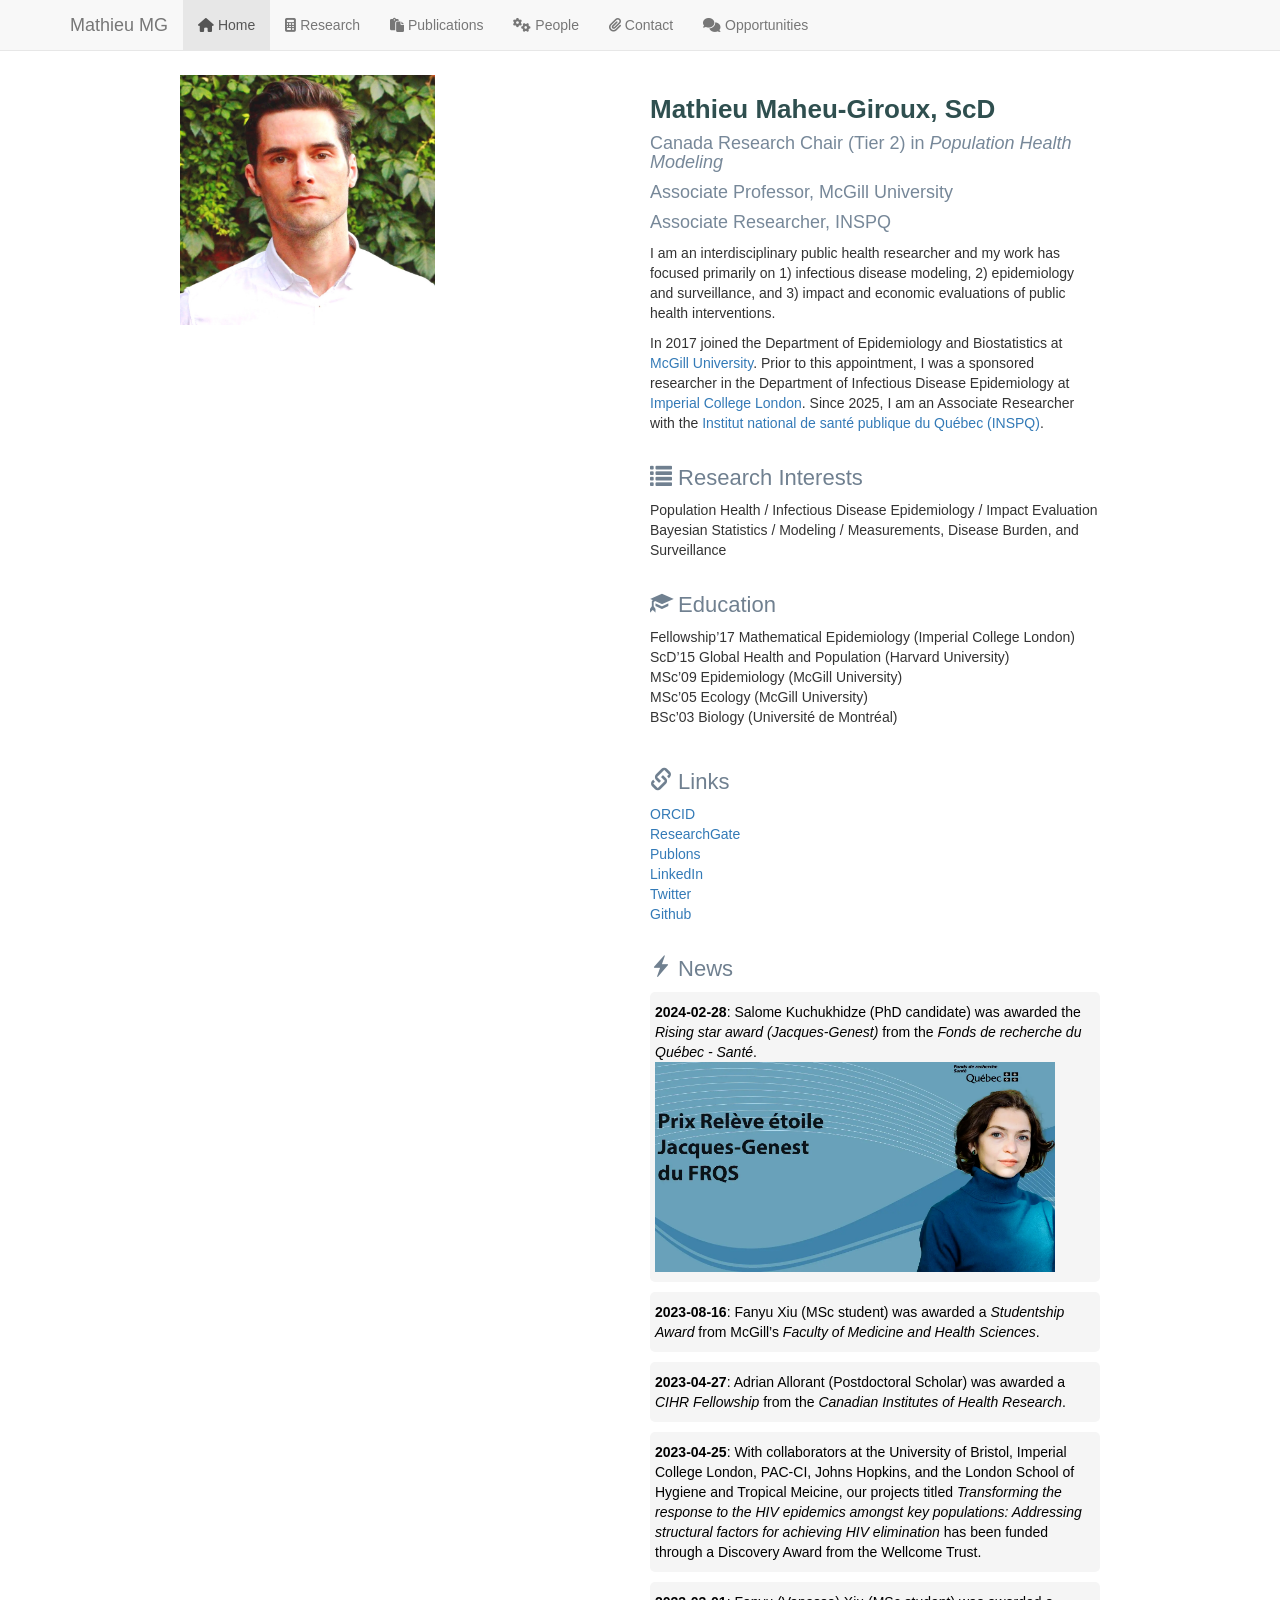
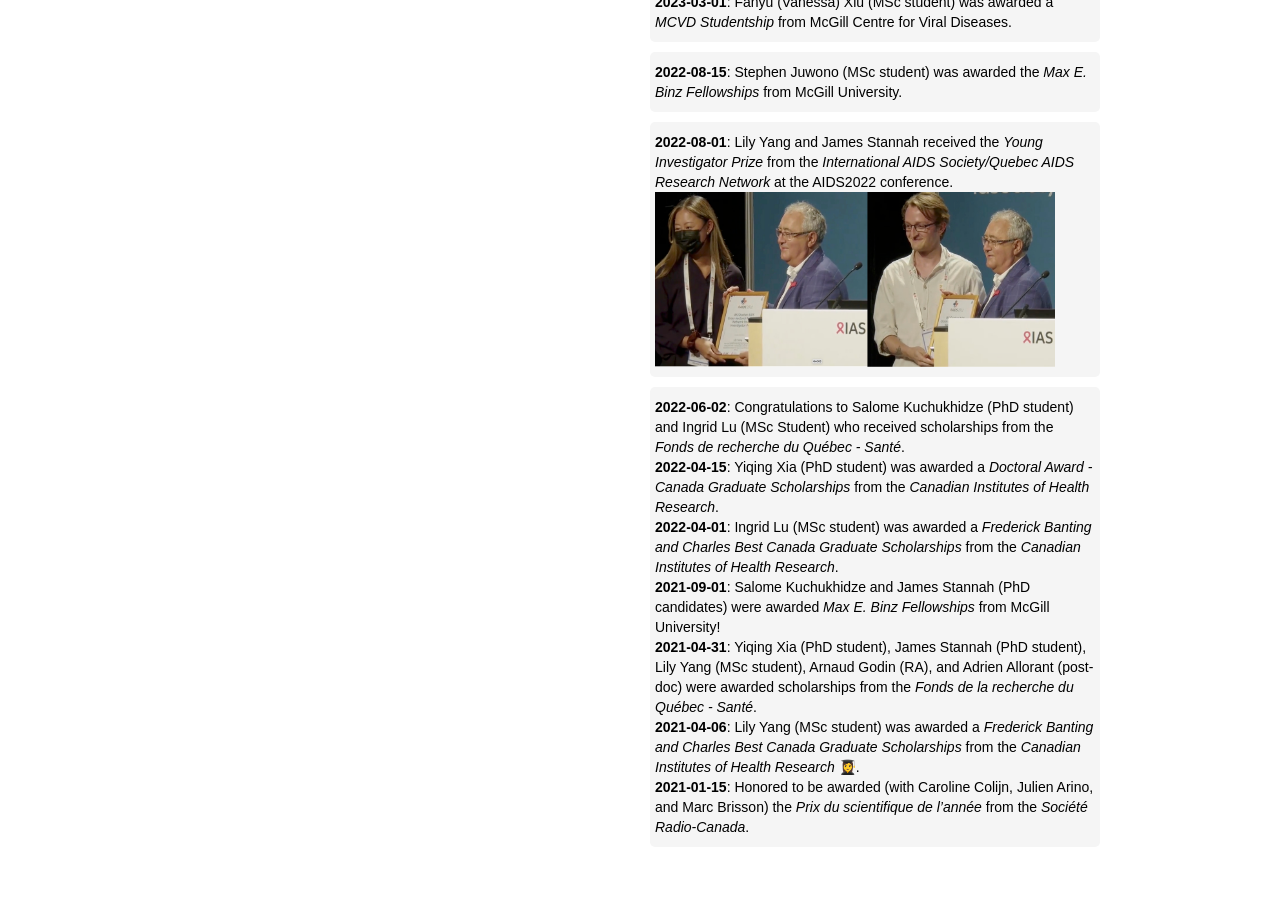
==== commit 82dfe34f: "adding new pubs and inspq affiliation" ====
--- a/index.html
+++ b/index.html
@@ -422,6 +422,9 @@
 </div>
 <div id="associate-professor-mcgill-university" class="section level3">
 <h3>Associate Professor, McGill University</h3>
+</div>
+<div id="associate-researcher-inspq" class="section level3">
+<h3>Associate Researcher, INSPQ</h3>
 <p>I am an interdisciplinary public health researcher and my work has
 focused primarily on 1) infectious disease modeling, 2) epidemiology and
 surveillance, and 3) impact and economic evaluations of public health
@@ -431,7 +434,9 @@
 Prior to this appointment, I was a sponsored researcher in the
 Department of Infectious Disease Epidemiology at <a
 href="https://www.imperial.ac.uk/school-public-health/infectious-disease-epidemiology/">Imperial
-College London</a>.</p>
+College London</a>. Since 2025, I am an Associate Researcher with the <a
+href="https://www.inspq.qc.ca/">Institut national de santé publique du
+Québec (INSPQ)</a>.</p>
 </div>
 </div>
 <div id="section-2" class="section level1">
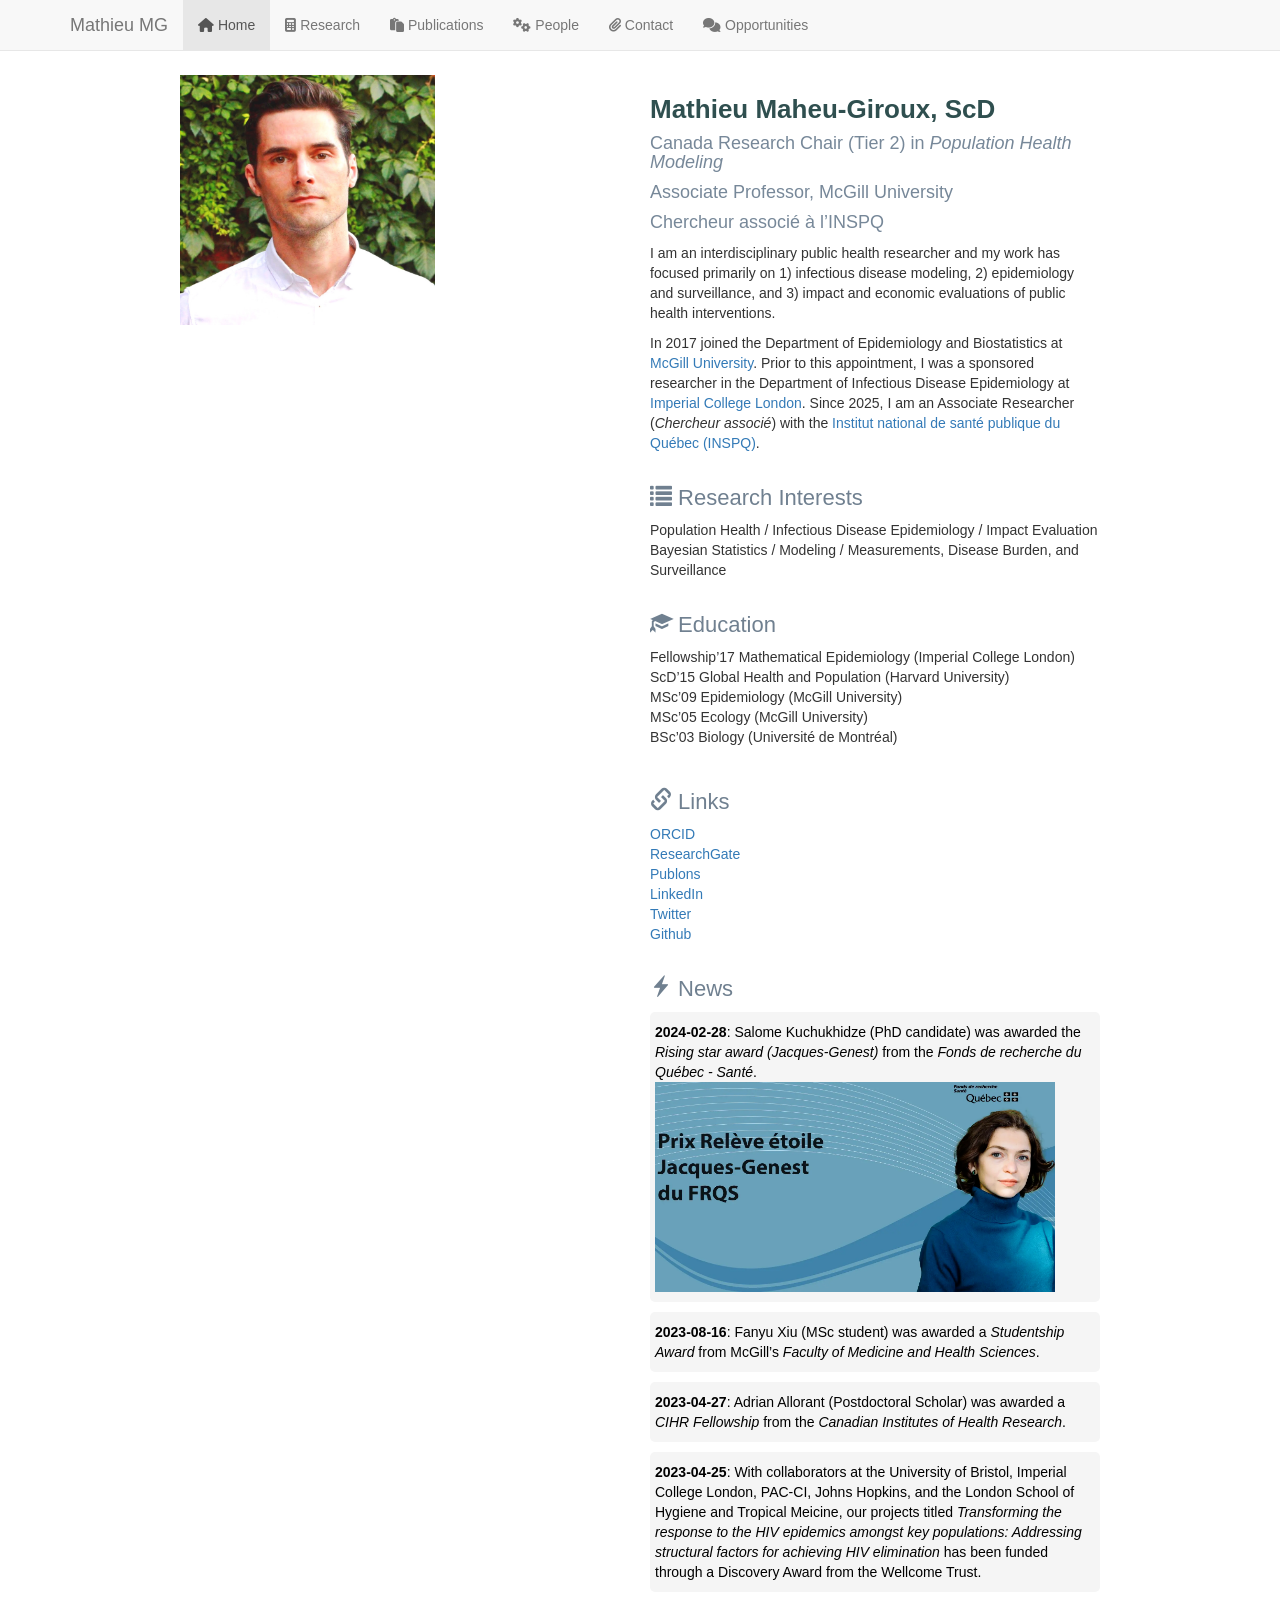
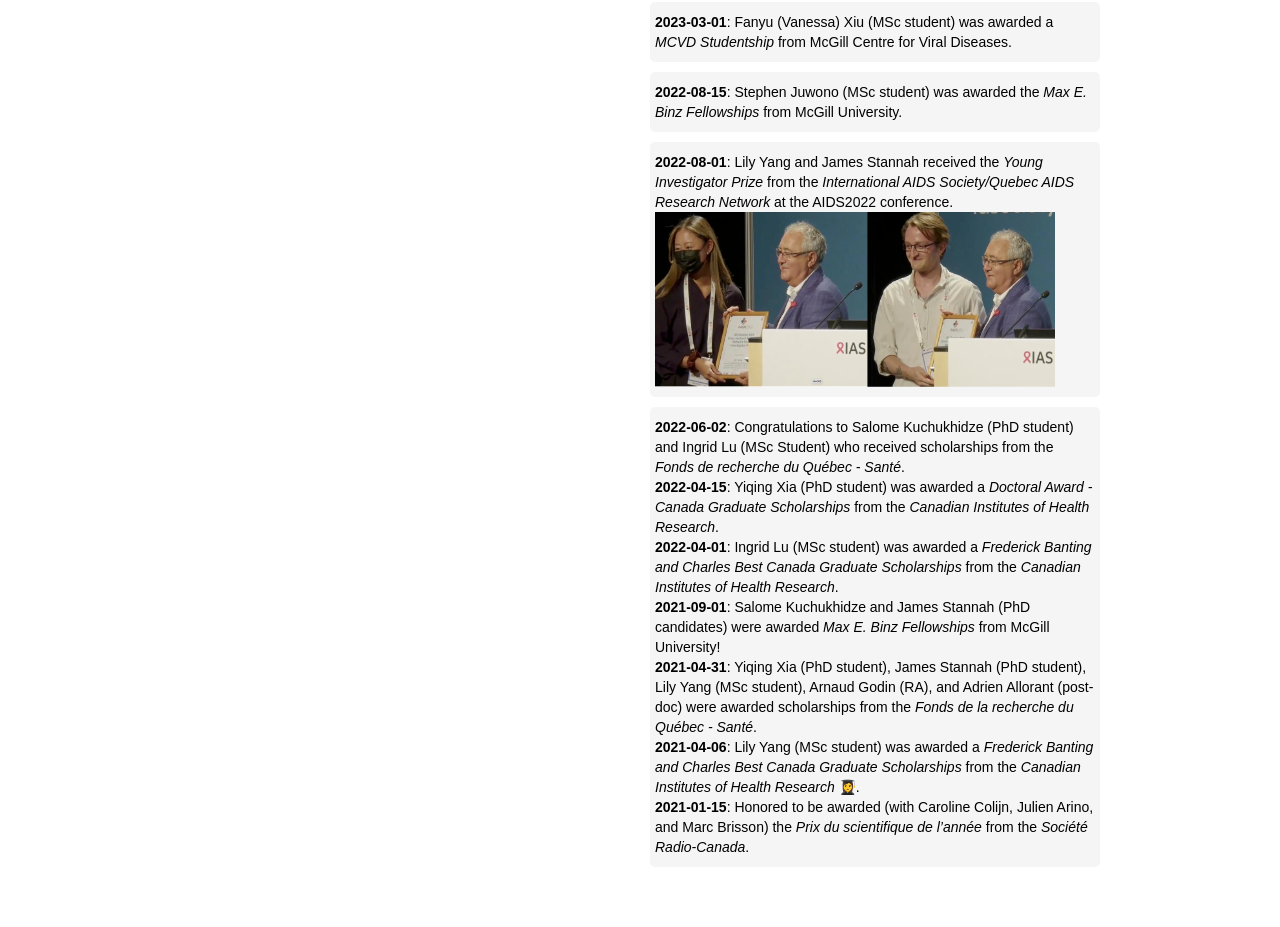
==== commit 1ab0ed4f: "addition de chercheur associé (en francais)" ====
--- a/index.html
+++ b/index.html
@@ -13,7 +13,7 @@
 
 <title>index.knit</title>
 
-<script src="site_libs/header-attrs-2.24/header-attrs.js"></script>
+<script src="site_libs/header-attrs-2.29/header-attrs.js"></script>
 <script src="site_libs/jquery-3.6.0/jquery-3.6.0.min.js"></script>
 <meta name="viewport" content="width=device-width, initial-scale=1" />
 <link href="site_libs/bootstrap-3.3.5/css/bootstrap.min.css" rel="stylesheet" />
@@ -32,8 +32,8 @@
 <script src="site_libs/navigation-1.1/tabsets.js"></script>
 <link href="site_libs/highlightjs-9.12.0/default.css" rel="stylesheet" />
 <script src="site_libs/highlightjs-9.12.0/highlight.js"></script>
-<link href="site_libs/font-awesome-6.4.2/css/all.min.css" rel="stylesheet" />
-<link href="site_libs/font-awesome-6.4.2/css/v4-shims.min.css" rel="stylesheet" />
+<link href="site_libs/font-awesome-6.5.2/css/all.min.css" rel="stylesheet" />
+<link href="site_libs/font-awesome-6.5.2/css/v4-shims.min.css" rel="stylesheet" />
 
 <style type="text/css">
   code{white-space: pre-wrap;}
@@ -423,8 +423,8 @@
 <div id="associate-professor-mcgill-university" class="section level3">
 <h3>Associate Professor, McGill University</h3>
 </div>
-<div id="associate-researcher-inspq" class="section level3">
-<h3>Associate Researcher, INSPQ</h3>
+<div id="chercheur-associé-à-linspq" class="section level3">
+<h3>Chercheur associé à l’INSPQ</h3>
 <p>I am an interdisciplinary public health researcher and my work has
 focused primarily on 1) infectious disease modeling, 2) epidemiology and
 surveillance, and 3) impact and economic evaluations of public health
@@ -434,7 +434,8 @@
 Prior to this appointment, I was a sponsored researcher in the
 Department of Infectious Disease Epidemiology at <a
 href="https://www.imperial.ac.uk/school-public-health/infectious-disease-epidemiology/">Imperial
-College London</a>. Since 2025, I am an Associate Researcher with the <a
+College London</a>. Since 2025, I am an Associate Researcher
+(<em>Chercheur associé</em>) with the <a
 href="https://www.inspq.qc.ca/">Institut national de santé publique du
 Québec (INSPQ)</a>.</p>
 </div>
--- a/site_libs/font-awesome-6.5.2/css/v4-shims.min.css
+++ b/site_libs/font-awesome-6.5.2/css/v4-shims.min.css
@@ -0,0 +1,6 @@
+/*!
+ * Font Awesome Free 6.5.2 by @fontawesome - https://fontawesome.com
+ * License - https://fontawesome.com/license/free (Icons: CC BY 4.0, Fonts: SIL OFL 1.1, Code: MIT License)
+ * Copyright 2024 Fonticons, Inc.
+ */
+.fa.fa-glass:before{content:"\f000"}.fa.fa-envelope-o{font-family:"Font Awesome 6 Free";font-weight:400}.fa.fa-envelope-o:before{content:"\f0e0"}.fa.fa-star-o{font-family:"Font Awesome 6 Free";font-weight:400}.fa.fa-star-o:before{content:"\f005"}.fa.fa-close:before,.fa.fa-remove:before{content:"\f00d"}.fa.fa-gear:before{content:"\f013"}.fa.fa-trash-o{font-family:"Font Awesome 6 Free";font-weight:400}.fa.fa-trash-o:before{content:"\f2ed"}.fa.fa-home:before{content:"\f015"}.fa.fa-file-o{font-family:"Font Awesome 6 Free";font-weight:400}.fa.fa-file-o:before{content:"\f15b"}.fa.fa-clock-o{font-family:"Font Awesome 6 Free";font-weight:400}.fa.fa-clock-o:before{content:"\f017"}.fa.fa-arrow-circle-o-down{font-family:"Font Awesome 6 Free";font-weight:400}.fa.fa-arrow-circle-o-down:before{content:"\f358"}.fa.fa-arrow-circle-o-up{font-family:"Font Awesome 6 Free";font-weight:400}.fa.fa-arrow-circle-o-up:before{content:"\f35b"}.fa.fa-play-circle-o{font-family:"Font Awesome 6 Free";font-weight:400}.fa.fa-play-circle-o:before{content:"\f144"}.fa.fa-repeat:before,.fa.fa-rotate-right:before{content:"\f01e"}.fa.fa-refresh:before{content:"\f021"}.fa.fa-list-alt{font-family:"Font Awesome 6 Free";font-weight:400}.fa.fa-list-alt:before{content:"\f022"}.fa.fa-dedent:before{content:"\f03b"}.fa.fa-video-camera:before{content:"\f03d"}.fa.fa-picture-o{font-family:"Font Awesome 6 Free";font-weight:400}.fa.fa-picture-o:before{content:"\f03e"}.fa.fa-photo{font-family:"Font Awesome 6 Free";font-weight:400}.fa.fa-photo:before{content:"\f03e"}.fa.fa-image{font-family:"Font Awesome 6 Free";font-weight:400}.fa.fa-image:before{content:"\f03e"}.fa.fa-map-marker:before{content:"\f3c5"}.fa.fa-pencil-square-o{font-family:"Font Awesome 6 Free";font-weight:400}.fa.fa-pencil-square-o:before{content:"\f044"}.fa.fa-edit{font-family:"Font Awesome 6 Free";font-weight:400}.fa.fa-edit:before{content:"\f044"}.fa.fa-share-square-o:before{content:"\f14d"}.fa.fa-check-square-o{font-family:"Font Awesome 6 Free";font-weight:400}.fa.fa-check-square-o:before{content:"\f14a"}.fa.fa-arrows:before{content:"\f0b2"}.fa.fa-times-circle-o{font-family:"Font Awesome 6 Free";font-weight:400}.fa.fa-times-circle-o:before{content:"\f057"}.fa.fa-check-circle-o{font-family:"Font Awesome 6 Free";font-weight:400}.fa.fa-check-circle-o:before{content:"\f058"}.fa.fa-mail-forward:before{content:"\f064"}.fa.fa-expand:before{content:"\f424"}.fa.fa-compress:before{content:"\f422"}.fa.fa-eye,.fa.fa-eye-slash{font-family:"Font Awesome 6 Free";font-weight:400}.fa.fa-warning:before{content:"\f071"}.fa.fa-calendar:before{content:"\f073"}.fa.fa-arrows-v:before{content:"\f338"}.fa.fa-arrows-h:before{content:"\f337"}.fa.fa-bar-chart-o:before,.fa.fa-bar-chart:before{content:"\e0e3"}.fa.fa-twitter-square{font-family:"Font Awesome 6 Brands";font-weight:400}.fa.fa-twitter-square:before{content:"\f081"}.fa.fa-facebook-square{font-family:"Font Awesome 6 Brands";font-weight:400}.fa.fa-facebook-square:before{content:"\f082"}.fa.fa-gears:before{content:"\f085"}.fa.fa-thumbs-o-up{font-family:"Font Awesome 6 Free";font-weight:400}.fa.fa-thumbs-o-up:before{content:"\f164"}.fa.fa-thumbs-o-down{font-family:"Font Awesome 6 Free";font-weight:400}.fa.fa-thumbs-o-down:before{content:"\f165"}.fa.fa-heart-o{font-family:"Font Awesome 6 Free";font-weight:400}.fa.fa-heart-o:before{content:"\f004"}.fa.fa-sign-out:before{content:"\f2f5"}.fa.fa-linkedin-square{font-family:"Font Awesome 6 Brands";font-weight:400}.fa.fa-linkedin-square:before{content:"\f08c"}.fa.fa-thumb-tack:before{content:"\f08d"}.fa.fa-external-link:before{content:"\f35d"}.fa.fa-sign-in:before{content:"\f2f6"}.fa.fa-github-square{font-family:"Font Awesome 6 Brands";font-weight:400}.fa.fa-github-square:before{content:"\f092"}.fa.fa-lemon-o{font-family:"Font Awesome 6 Free";font-weight:400}.fa.fa-lemon-o:before{content:"\f094"}.fa.fa-square-o{font-family:"Font Awesome 6 Free";font-weight:400}.fa.fa-square-o:before{content:"\f0c8"}.fa.fa-bookmark-o{font-family:"Font Awesome 6 Free";font-weight:400}.fa.fa-bookmark-o:before{content:"\f02e"}.fa.fa-facebook,.fa.fa-twitter{font-family:"Font Awesome 6 Brands";font-weight:400}.fa.fa-facebook:before{content:"\f39e"}.fa.fa-facebook-f{font-family:"Font Awesome 6 Brands";font-weight:400}.fa.fa-facebook-f:before{content:"\f39e"}.fa.fa-github{font-family:"Font Awesome 6 Brands";font-weight:400}.fa.fa-credit-card{font-family:"Font Awesome 6 Free";font-weight:400}.fa.fa-feed:before{content:"\f09e"}.fa.fa-hdd-o{font-family:"Font Awesome 6 Free";font-weight:400}.fa.fa-hdd-o:before{content:"\f0a0"}.fa.fa-hand-o-right{font-family:"Font Awesome 6 Free";font-weight:400}.fa.fa-hand-o-right:before{content:"\f0a4"}.fa.fa-hand-o-left{font-family:"Font Awesome 6 Free";font-weight:400}.fa.fa-hand-o-left:before{content:"\f0a5"}.fa.fa-hand-o-up{font-family:"Font Awesome 6 Free";font-weight:400}.fa.fa-hand-o-up:before{content:"\f0a6"}.fa.fa-hand-o-down{font-family:"Font Awesome 6 Free";font-weight:400}.fa.fa-hand-o-down:before{content:"\f0a7"}.fa.fa-globe:before{content:"\f57d"}.fa.fa-tasks:before{content:"\f828"}.fa.fa-arrows-alt:before{content:"\f31e"}.fa.fa-group:before{content:"\f0c0"}.fa.fa-chain:before{content:"\f0c1"}.fa.fa-cut:before{content:"\f0c4"}.fa.fa-files-o{font-family:"Font Awesome 6 Free";font-weight:400}.fa.fa-files-o:before{content:"\f0c5"}.fa.fa-floppy-o{font-family:"Font Awesome 6 Free";font-weight:400}.fa.fa-floppy-o:before{content:"\f0c7"}.fa.fa-save{font-family:"Font Awesome 6 Free";font-weight:400}.fa.fa-save:before{content:"\f0c7"}.fa.fa-navicon:before,.fa.fa-reorder:before{content:"\f0c9"}.fa.fa-magic:before{content:"\e2ca"}.fa.fa-pinterest,.fa.fa-pinterest-square{font-family:"Font Awesome 6 Brands";font-weight:400}.fa.fa-pinterest-square:before{content:"\f0d3"}.fa.fa-google-plus-square{font-family:"Font Awesome 6 Brands";font-weight:400}.fa.fa-google-plus-square:before{content:"\f0d4"}.fa.fa-google-plus{font-family:"Font Awesome 6 Brands";font-weight:400}.fa.fa-google-plus:before{content:"\f0d5"}.fa.fa-money:before{content:"\f3d1"}.fa.fa-unsorted:before{content:"\f0dc"}.fa.fa-sort-desc:before{content:"\f0dd"}.fa.fa-sort-asc:before{content:"\f0de"}.fa.fa-linkedin{font-family:"Font Awesome 6 Brands";font-weight:400}.fa.fa-linkedin:before{content:"\f0e1"}.fa.fa-rotate-left:before{content:"\f0e2"}.fa.fa-legal:before{content:"\f0e3"}.fa.fa-dashboard:before,.fa.fa-tachometer:before{content:"\f625"}.fa.fa-comment-o{font-family:"Font Awesome 6 Free";font-weight:400}.fa.fa-comment-o:before{content:"\f075"}.fa.fa-comments-o{font-family:"Font Awesome 6 Free";font-weight:400}.fa.fa-comments-o:before{content:"\f086"}.fa.fa-flash:before{content:"\f0e7"}.fa.fa-clipboard:before{content:"\f0ea"}.fa.fa-lightbulb-o{font-family:"Font Awesome 6 Free";font-weight:400}.fa.fa-lightbulb-o:before{content:"\f0eb"}.fa.fa-exchange:before{content:"\f362"}.fa.fa-cloud-download:before{content:"\f0ed"}.fa.fa-cloud-upload:before{content:"\f0ee"}.fa.fa-bell-o{font-family:"Font Awesome 6 Free";font-weight:400}.fa.fa-bell-o:before{content:"\f0f3"}.fa.fa-cutlery:before{content:"\f2e7"}.fa.fa-file-text-o{font-family:"Font Awesome 6 Free";font-weight:400}.fa.fa-file-text-o:before{content:"\f15c"}.fa.fa-building-o{font-family:"Font Awesome 6 Free";font-weight:400}.fa.fa-building-o:before{content:"\f1ad"}.fa.fa-hospital-o{font-family:"Font Awesome 6 Free";font-weight:400}.fa.fa-hospital-o:before{content:"\f0f8"}.fa.fa-tablet:before{content:"\f3fa"}.fa.fa-mobile-phone:before,.fa.fa-mobile:before{content:"\f3cd"}.fa.fa-circle-o{font-family:"Font Awesome 6 Free";font-weight:400}.fa.fa-circle-o:before{content:"\f111"}.fa.fa-mail-reply:before{content:"\f3e5"}.fa.fa-github-alt{font-family:"Font Awesome 6 Brands";font-weight:400}.fa.fa-folder-o{font-family:"Font Awesome 6 Free";font-weight:400}.fa.fa-folder-o:before{content:"\f07b"}.fa.fa-folder-open-o{font-family:"Font Awesome 6 Free";font-weight:400}.fa.fa-folder-open-o:before{content:"\f07c"}.fa.fa-smile-o{font-family:"Font Awesome 6 Free";font-weight:400}.fa.fa-smile-o:before{content:"\f118"}.fa.fa-frown-o{font-family:"Font Awesome 6 Free";font-weight:400}.fa.fa-frown-o:before{content:"\f119"}.fa.fa-meh-o{font-family:"Font Awesome 6 Free";font-weight:400}.fa.fa-meh-o:before{content:"\f11a"}.fa.fa-keyboard-o{font-family:"Font Awesome 6 Free";font-weight:400}.fa.fa-keyboard-o:before{content:"\f11c"}.fa.fa-flag-o{font-family:"Font Awesome 6 Free";font-weight:400}.fa.fa-flag-o:before{content:"\f024"}.fa.fa-mail-reply-all:before{content:"\f122"}.fa.fa-star-half-o{font-family:"Font Awesome 6 Free";font-weight:400}.fa.fa-star-half-o:before{content:"\f5c0"}.fa.fa-star-half-empty{font-family:"Font Awesome 6 Free";font-weight:400}.fa.fa-star-half-empty:before{content:"\f5c0"}.fa.fa-star-half-full{font-family:"Font Awesome 6 Free";font-weight:400}.fa.fa-star-half-full:before{content:"\f5c0"}.fa.fa-code-fork:before{content:"\f126"}.fa.fa-chain-broken:before,.fa.fa-unlink:before{content:"\f127"}.fa.fa-calendar-o{font-family:"Font Awesome 6 Free";font-weight:400}.fa.fa-calendar-o:before{content:"\f133"}.fa.fa-css3,.fa.fa-html5,.fa.fa-maxcdn{font-family:"Font Awesome 6 Brands";font-weight:400}.fa.fa-unlock-alt:before{content:"\f09c"}.fa.fa-minus-square-o{font-family:"Font Awesome 6 Free";font-weight:400}.fa.fa-minus-square-o:before{content:"\f146"}.fa.fa-level-up:before{content:"\f3bf"}.fa.fa-level-down:before{content:"\f3be"}.fa.fa-pencil-square:before{content:"\f14b"}.fa.fa-external-link-square:before{content:"\f360"}.fa.fa-compass{font-family:"Font Awesome 6 Free";font-weight:400}.fa.fa-caret-square-o-down{font-family:"Font Awesome 6 Free";font-weight:400}.fa.fa-caret-square-o-down:before{content:"\f150"}.fa.fa-toggle-down{font-family:"Font Awesome 6 Free";font-weight:400}.fa.fa-toggle-down:before{content:"\f150"}.fa.fa-caret-square-o-up{font-family:"Font Awesome 6 Free";font-weight:400}.fa.fa-caret-square-o-up:before{content:"\f151"}.fa.fa-toggle-up{font-family:"Font Awesome 6 Free";font-weight:400}.fa.fa-toggle-up:before{content:"\f151"}.fa.fa-caret-square-o-right{font-family:"Font Awesome 6 Free";font-weight:400}.fa.fa-caret-square-o-right:before{content:"\f152"}.fa.fa-toggle-right{font-family:"Font Awesome 6 Free";font-weight:400}.fa.fa-toggle-right:before{content:"\f152"}.fa.fa-eur:before,.fa.fa-euro:before{content:"\f153"}.fa.fa-gbp:before{content:"\f154"}.fa.fa-dollar:before,.fa.fa-usd:before{content:"\24"}.fa.fa-inr:before,.fa.fa-rupee:before{content:"\e1bc"}.fa.fa-cny:before,.fa.fa-jpy:before,.fa.fa-rmb:before,.fa.fa-yen:before{content:"\f157"}.fa.fa-rouble:before,.fa.fa-rub:before,.fa.fa-ruble:before{content:"\f158"}.fa.fa-krw:before,.fa.fa-won:before{content:"\f159"}.fa.fa-bitcoin,.fa.fa-btc{font-family:"Font Awesome 6 Brands";font-weight:400}.fa.fa-bitcoin:before{content:"\f15a"}.fa.fa-file-text:before{content:"\f15c"}.fa.fa-sort-alpha-asc:before{content:"\f15d"}.fa.fa-sort-alpha-desc:before{content:"\f881"}.fa.fa-sort-amount-asc:before{content:"\f884"}.fa.fa-sort-amount-desc:before{content:"\f160"}.fa.fa-sort-numeric-asc:before{content:"\f162"}.fa.fa-sort-numeric-desc:before{content:"\f886"}.fa.fa-youtube-square{font-family:"Font Awesome 6 Brands";font-weight:400}.fa.fa-youtube-square:before{content:"\f431"}.fa.fa-xing,.fa.fa-xing-square,.fa.fa-youtube{font-family:"Font Awesome 6 Brands";font-weight:400}.fa.fa-xing-square:before{content:"\f169"}.fa.fa-youtube-play{font-family:"Font Awesome 6 Brands";font-weight:400}.fa.fa-youtube-play:before{content:"\f167"}.fa.fa-adn,.fa.fa-bitbucket,.fa.fa-bitbucket-square,.fa.fa-dropbox,.fa.fa-flickr,.fa.fa-instagram,.fa.fa-stack-overflow{font-family:"Font Awesome 6 Brands";font-weight:400}.fa.fa-bitbucket-square:before{content:"\f171"}.fa.fa-tumblr,.fa.fa-tumblr-square{font-family:"Font Awesome 6 Brands";font-weight:400}.fa.fa-tumblr-square:before{content:"\f174"}.fa.fa-long-arrow-down:before{content:"\f309"}.fa.fa-long-arrow-up:before{content:"\f30c"}.fa.fa-long-arrow-left:before{content:"\f30a"}.fa.fa-long-arrow-right:before{content:"\f30b"}.fa.fa-android,.fa.fa-apple,.fa.fa-dribbble,.fa.fa-foursquare,.fa.fa-gittip,.fa.fa-gratipay,.fa.fa-linux,.fa.fa-skype,.fa.fa-trello,.fa.fa-windows{font-family:"Font Awesome 6 Brands";font-weight:400}.fa.fa-gittip:before{content:"\f184"}.fa.fa-sun-o{font-family:"Font Awesome 6 Free";font-weight:400}.fa.fa-sun-o:before{content:"\f185"}.fa.fa-moon-o{font-family:"Font Awesome 6 Free";font-weight:400}.fa.fa-moon-o:before{content:"\f186"}.fa.fa-pagelines,.fa.fa-renren,.fa.fa-stack-exchange,.fa.fa-vk,.fa.fa-weibo{font-family:"Font Awesome 6 Brands";font-weight:400}.fa.fa-arrow-circle-o-right{font-family:"Font Awesome 6 Free";font-weight:400}.fa.fa-arrow-circle-o-right:before{content:"\f35a"}.fa.fa-arrow-circle-o-left{font-family:"Font Awesome 6 Free";font-weight:400}.fa.fa-arrow-circle-o-left:before{content:"\f359"}.fa.fa-caret-square-o-left{font-family:"Font Awesome 6 Free";font-weight:400}.fa.fa-caret-square-o-left:before{content:"\f191"}.fa.fa-toggle-left{font-family:"Font Awesome 6 Free";font-weight:400}.fa.fa-toggle-left:before{content:"\f191"}.fa.fa-dot-circle-o{font-family:"Font Awesome 6 Free";font-weight:400}.fa.fa-dot-circle-o:before{content:"\f192"}.fa.fa-vimeo-square{font-family:"Font Awesome 6 Brands";font-weight:400}.fa.fa-vimeo-square:before{content:"\f194"}.fa.fa-try:before,.fa.fa-turkish-lira:before{content:"\e2bb"}.fa.fa-plus-square-o{font-family:"Font Awesome 6 Free";font-weight:400}.fa.fa-plus-square-o:before{content:"\f0fe"}.fa.fa-openid,.fa.fa-slack,.fa.fa-wordpress{font-family:"Font Awesome 6 Brands";font-weight:400}.fa.fa-bank:before,.fa.fa-institution:before{content:"\f19c"}.fa.fa-mortar-board:before{content:"\f19d"}.fa.fa-google,.fa.fa-reddit,.fa.fa-reddit-square,.fa.fa-yahoo{font-family:"Font Awesome 6 Brands";font-weight:400}.fa.fa-reddit-square:before{content:"\f1a2"}.fa.fa-behance,.fa.fa-behance-square,.fa.fa-delicious,.fa.fa-digg,.fa.fa-drupal,.fa.fa-joomla,.fa.fa-pied-piper-alt,.fa.fa-pied-piper-pp,.fa.fa-stumbleupon,.fa.fa-stumbleupon-circle{font-family:"Font Awesome 6 Brands";font-weight:400}.fa.fa-behance-square:before{content:"\f1b5"}.fa.fa-steam,.fa.fa-steam-square{font-family:"Font Awesome 6 Brands";font-weight:400}.fa.fa-steam-square:before{content:"\f1b7"}.fa.fa-automobile:before{content:"\f1b9"}.fa.fa-cab:before{content:"\f1ba"}.fa.fa-deviantart,.fa.fa-soundcloud,.fa.fa-spotify{font-family:"Font Awesome 6 Brands";font-weight:400}.fa.fa-file-pdf-o{font-family:"Font Awesome 6 Free";font-weight:400}.fa.fa-file-pdf-o:before{content:"\f1c1"}.fa.fa-file-word-o{font-family:"Font Awesome 6 Free";font-weight:400}.fa.fa-file-word-o:before{content:"\f1c2"}.fa.fa-file-excel-o{font-family:"Font Awesome 6 Free";font-weight:400}.fa.fa-file-excel-o:before{content:"\f1c3"}.fa.fa-file-powerpoint-o{font-family:"Font Awesome 6 Free";font-weight:400}.fa.fa-file-powerpoint-o:before{content:"\f1c4"}.fa.fa-file-image-o{font-family:"Font Awesome 6 Free";font-weight:400}.fa.fa-file-image-o:before{content:"\f1c5"}.fa.fa-file-photo-o{font-family:"Font Awesome 6 Free";font-weight:400}.fa.fa-file-photo-o:before{content:"\f1c5"}.fa.fa-file-picture-o{font-family:"Font Awesome 6 Free";font-weight:400}.fa.fa-file-picture-o:before{content:"\f1c5"}.fa.fa-file-archive-o{font-family:"Font Awesome 6 Free";font-weight:400}.fa.fa-file-archive-o:before{content:"\f1c6"}.fa.fa-file-zip-o{font-family:"Font Awesome 6 Free";font-weight:400}.fa.fa-file-zip-o:before{content:"\f1c6"}.fa.fa-file-audio-o{font-family:"Font Awesome 6 Free";font-weight:400}.fa.fa-file-audio-o:before{content:"\f1c7"}.fa.fa-file-sound-o{font-family:"Font Awesome 6 Free";font-weight:400}.fa.fa-file-sound-o:before{content:"\f1c7"}.fa.fa-file-video-o{font-family:"Font Awesome 6 Free";font-weight:400}.fa.fa-file-video-o:before{content:"\f1c8"}.fa.fa-file-movie-o{font-family:"Font Awesome 6 Free";font-weight:400}.fa.fa-file-movie-o:before{content:"\f1c8"}.fa.fa-file-code-o{font-family:"Font Awesome 6 Free";font-weight:400}.fa.fa-file-code-o:before{content:"\f1c9"}.fa.fa-codepen,.fa.fa-jsfiddle,.fa.fa-vine{font-family:"Font Awesome 6 Brands";font-weight:400}.fa.fa-life-bouy:before,.fa.fa-life-buoy:before,.fa.fa-life-saver:before,.fa.fa-support:before{content:"\f1cd"}.fa.fa-circle-o-notch:before{content:"\f1ce"}.fa.fa-ra,.fa.fa-rebel{font-family:"Font Awesome 6 Brands";font-weight:400}.fa.fa-ra:before{content:"\f1d0"}.fa.fa-resistance{font-family:"Font Awesome 6 Brands";font-weight:400}.fa.fa-resistance:before{content:"\f1d0"}.fa.fa-empire,.fa.fa-ge{font-family:"Font Awesome 6 Brands";font-weight:400}.fa.fa-ge:before{content:"\f1d1"}.fa.fa-git-square{font-family:"Font Awesome 6 Brands";font-weight:400}.fa.fa-git-square:before{content:"\f1d2"}.fa.fa-git,.fa.fa-hacker-news,.fa.fa-y-combinator-square{font-family:"Font Awesome 6 Brands";font-weight:400}.fa.fa-y-combinator-square:before{content:"\f1d4"}.fa.fa-yc-square{font-family:"Font Awesome 6 Brands";font-weight:400}.fa.fa-yc-square:before{content:"\f1d4"}.fa.fa-qq,.fa.fa-tencent-weibo,.fa.fa-wechat,.fa.fa-weixin{font-family:"Font Awesome 6 Brands";font-weight:400}.fa.fa-wechat:before{content:"\f1d7"}.fa.fa-send:before{content:"\f1d8"}.fa.fa-paper-plane-o{font-family:"Font Awesome 6 Free";font-weight:400}.fa.fa-paper-plane-o:before{content:"\f1d8"}.fa.fa-send-o{font-family:"Font Awesome 6 Free";font-weight:400}.fa.fa-send-o:before{content:"\f1d8"}.fa.fa-circle-thin{font-family:"Font Awesome 6 Free";font-weight:400}.fa.fa-circle-thin:before{content:"\f111"}.fa.fa-header:before{content:"\f1dc"}.fa.fa-futbol-o{font-family:"Font Awesome 6 Free";font-weight:400}.fa.fa-futbol-o:before{content:"\f1e3"}.fa.fa-soccer-ball-o{font-family:"Font Awesome 6 Free";font-weight:400}.fa.fa-soccer-ball-o:before{content:"\f1e3"}.fa.fa-slideshare,.fa.fa-twitch,.fa.fa-yelp{font-family:"Font Awesome 6 Brands";font-weight:400}.fa.fa-newspaper-o{font-family:"Font Awesome 6 Free";font-weight:400}.fa.fa-newspaper-o:before{content:"\f1ea"}.fa.fa-cc-amex,.fa.fa-cc-discover,.fa.fa-cc-mastercard,.fa.fa-cc-paypal,.fa.fa-cc-stripe,.fa.fa-cc-visa,.fa.fa-google-wallet,.fa.fa-paypal{font-family:"Font Awesome 6 Brands";font-weight:400}.fa.fa-bell-slash-o{font-family:"Font Awesome 6 Free";font-weight:400}.fa.fa-bell-slash-o:before{content:"\f1f6"}.fa.fa-trash:before{content:"\f2ed"}.fa.fa-copyright{font-family:"Font Awesome 6 Free";font-weight:400}.fa.fa-eyedropper:before{content:"\f1fb"}.fa.fa-area-chart:before{content:"\f1fe"}.fa.fa-pie-chart:before{content:"\f200"}.fa.fa-line-chart:before{content:"\f201"}.fa.fa-lastfm,.fa.fa-lastfm-square{font-family:"Font Awesome 6 Brands";font-weight:400}.fa.fa-lastfm-square:before{content:"\f203"}.fa.fa-angellist,.fa.fa-ioxhost{font-family:"Font Awesome 6 Brands";font-weight:400}.fa.fa-cc{font-family:"Font Awesome 6 Free";font-weight:400}.fa.fa-cc:before{content:"\f20a"}.fa.fa-ils:before,.fa.fa-shekel:before,.fa.fa-sheqel:before{content:"\f20b"}.fa.fa-buysellads,.fa.fa-connectdevelop,.fa.fa-dashcube,.fa.fa-forumbee,.fa.fa-leanpub,.fa.fa-sellsy,.fa.fa-shirtsinbulk,.fa.fa-simplybuilt,.fa.fa-skyatlas{font-family:"Font Awesome 6 Brands";font-weight:400}.fa.fa-diamond{font-family:"Font Awesome 6 Free";font-weight:400}.fa.fa-diamond:before{content:"\f3a5"}.fa.fa-intersex:before,.fa.fa-transgender:before{content:"\f224"}.fa.fa-transgender-alt:before{content:"\f225"}.fa.fa-facebook-official{font-family:"Font Awesome 6 Brands";font-weight:400}.fa.fa-facebook-official:before{content:"\f09a"}.fa.fa-pinterest-p,.fa.fa-whatsapp{font-family:"Font Awesome 6 Brands";font-weight:400}.fa.fa-hotel:before{content:"\f236"}.fa.fa-medium,.fa.fa-viacoin,.fa.fa-y-combinator,.fa.fa-yc{font-family:"Font Awesome 6 Brands";font-weight:400}.fa.fa-yc:before{content:"\f23b"}.fa.fa-expeditedssl,.fa.fa-opencart,.fa.fa-optin-monster{font-family:"Font Awesome 6 Brands";font-weight:400}.fa.fa-battery-4:before,.fa.fa-battery:before{content:"\f240"}.fa.fa-battery-3:before{content:"\f241"}.fa.fa-battery-2:before{content:"\f242"}.fa.fa-battery-1:before{content:"\f243"}.fa.fa-battery-0:before{content:"\f244"}.fa.fa-object-group,.fa.fa-object-ungroup,.fa.fa-sticky-note-o{font-family:"Font Awesome 6 Free";font-weight:400}.fa.fa-sticky-note-o:before{content:"\f249"}.fa.fa-cc-diners-club,.fa.fa-cc-jcb{font-family:"Font Awesome 6 Brands";font-weight:400}.fa.fa-clone{font-family:"Font Awesome 6 Free";font-weight:400}.fa.fa-hourglass-o:before{content:"\f254"}.fa.fa-hourglass-1:before{content:"\f251"}.fa.fa-hourglass-2:before{content:"\f252"}.fa.fa-hourglass-3:before{content:"\f253"}.fa.fa-hand-rock-o{font-family:"Font Awesome 6 Free";font-weight:400}.fa.fa-hand-rock-o:before{content:"\f255"}.fa.fa-hand-grab-o{font-family:"Font Awesome 6 Free";font-weight:400}.fa.fa-hand-grab-o:before{content:"\f255"}.fa.fa-hand-paper-o{font-family:"Font Awesome 6 Free";font-weight:400}.fa.fa-hand-paper-o:before{content:"\f256"}.fa.fa-hand-stop-o{font-family:"Font Awesome 6 Free";font-weight:400}.fa.fa-hand-stop-o:before{content:"\f256"}.fa.fa-hand-scissors-o{font-family:"Font Awesome 6 Free";font-weight:400}.fa.fa-hand-scissors-o:before{content:"\f257"}.fa.fa-hand-lizard-o{font-family:"Font Awesome 6 Free";font-weight:400}.fa.fa-hand-lizard-o:before{content:"\f258"}.fa.fa-hand-spock-o{font-family:"Font Awesome 6 Free";font-weight:400}.fa.fa-hand-spock-o:before{content:"\f259"}.fa.fa-hand-pointer-o{font-family:"Font Awesome 6 Free";font-weight:400}.fa.fa-hand-pointer-o:before{content:"\f25a"}.fa.fa-hand-peace-o{font-family:"Font Awesome 6 Free";font-weight:400}.fa.fa-hand-peace-o:before{content:"\f25b"}.fa.fa-registered{font-family:"Font Awesome 6 Free";font-weight:400}.fa.fa-creative-commons,.fa.fa-gg,.fa.fa-gg-circle,.fa.fa-odnoklassniki,.fa.fa-odnoklassniki-square{font-family:"Font Awesome 6 Brands";font-weight:400}.fa.fa-odnoklassniki-square:before{content:"\f264"}.fa.fa-chrome,.fa.fa-firefox,.fa.fa-get-pocket,.fa.fa-internet-explorer,.fa.fa-opera,.fa.fa-safari,.fa.fa-wikipedia-w{font-family:"Font Awesome 6 Brands";font-weight:400}.fa.fa-television:before{content:"\f26c"}.fa.fa-500px,.fa.fa-amazon,.fa.fa-contao{font-family:"Font Awesome 6 Brands";font-weight:400}.fa.fa-calendar-plus-o{font-family:"Font Awesome 6 Free";font-weight:400}.fa.fa-calendar-plus-o:before{content:"\f271"}.fa.fa-calendar-minus-o{font-family:"Font Awesome 6 Free";font-weight:400}.fa.fa-calendar-minus-o:before{content:"\f272"}.fa.fa-calendar-times-o{font-family:"Font Awesome 6 Free";font-weight:400}.fa.fa-calendar-times-o:before{content:"\f273"}.fa.fa-calendar-check-o{font-family:"Font Awesome 6 Free";font-weight:400}.fa.fa-calendar-check-o:before{content:"\f274"}.fa.fa-map-o{font-family:"Font Awesome 6 Free";font-weight:400}.fa.fa-map-o:before{content:"\f279"}.fa.fa-commenting:before{content:"\f4ad"}.fa.fa-commenting-o{font-family:"Font Awesome 6 Free";font-weight:400}.fa.fa-commenting-o:before{content:"\f4ad"}.fa.fa-houzz,.fa.fa-vimeo{font-family:"Font Awesome 6 Brands";font-weight:400}.fa.fa-vimeo:before{content:"\f27d"}.fa.fa-black-tie,.fa.fa-edge,.fa.fa-fonticons,.fa.fa-reddit-alien{font-family:"Font Awesome 6 Brands";font-weight:400}.fa.fa-credit-card-alt:before{content:"\f09d"}.fa.fa-codiepie,.fa.fa-fort-awesome,.fa.fa-mixcloud,.fa.fa-modx,.fa.fa-product-hunt,.fa.fa-scribd,.fa.fa-usb{font-family:"Font Awesome 6 Brands";font-weight:400}.fa.fa-pause-circle-o{font-family:"Font Awesome 6 Free";font-weight:400}.fa.fa-pause-circle-o:before{content:"\f28b"}.fa.fa-stop-circle-o{font-family:"Font Awesome 6 Free";font-weight:400}.fa.fa-stop-circle-o:before{content:"\f28d"}.fa.fa-bluetooth,.fa.fa-bluetooth-b,.fa.fa-envira,.fa.fa-gitlab,.fa.fa-wheelchair-alt,.fa.fa-wpbeginner,.fa.fa-wpforms{font-family:"Font Awesome 6 Brands";font-weight:400}.fa.fa-wheelchair-alt:before{content:"\f368"}.fa.fa-question-circle-o{font-family:"Font Awesome 6 Free";font-weight:400}.fa.fa-question-circle-o:before{content:"\f059"}.fa.fa-volume-control-phone:before{content:"\f2a0"}.fa.fa-asl-interpreting:before{content:"\f2a3"}.fa.fa-deafness:before,.fa.fa-hard-of-hearing:before{content:"\f2a4"}.fa.fa-glide,.fa.fa-glide-g{font-family:"Font Awesome 6 Brands";font-weight:400}.fa.fa-signing:before{content:"\f2a7"}.fa.fa-viadeo,.fa.fa-viadeo-square{font-family:"Font Awesome 6 Brands";font-weight:400}.fa.fa-viadeo-square:before{content:"\f2aa"}.fa.fa-snapchat,.fa.fa-snapchat-ghost{font-family:"Font Awesome 6 Brands";font-weight:400}.fa.fa-snapchat-ghost:before{content:"\f2ab"}.fa.fa-snapchat-square{font-family:"Font Awesome 6 Brands";font-weight:400}.fa.fa-snapchat-square:before{content:"\f2ad"}.fa.fa-first-order,.fa.fa-google-plus-official,.fa.fa-pied-piper,.fa.fa-themeisle,.fa.fa-yoast{font-family:"Font Awesome 6 Brands";font-weight:400}.fa.fa-google-plus-official:before{content:"\f2b3"}.fa.fa-google-plus-circle{font-family:"Font Awesome 6 Brands";font-weight:400}.fa.fa-google-plus-circle:before{content:"\f2b3"}.fa.fa-fa,.fa.fa-font-awesome{font-family:"Font Awesome 6 Brands";font-weight:400}.fa.fa-fa:before{content:"\f2b4"}.fa.fa-handshake-o{font-family:"Font Awesome 6 Free";font-weight:400}.fa.fa-handshake-o:before{content:"\f2b5"}.fa.fa-envelope-open-o{font-family:"Font Awesome 6 Free";font-weight:400}.fa.fa-envelope-open-o:before{content:"\f2b6"}.fa.fa-linode{font-family:"Font Awesome 6 Brands";font-weight:400}.fa.fa-address-book-o{font-family:"Font Awesome 6 Free";font-weight:400}.fa.fa-address-book-o:before{content:"\f2b9"}.fa.fa-vcard:before{content:"\f2bb"}.fa.fa-address-card-o{font-family:"Font Awesome 6 Free";font-weight:400}.fa.fa-address-card-o:before{content:"\f2bb"}.fa.fa-vcard-o{font-family:"Font Awesome 6 Free";font-weight:400}.fa.fa-vcard-o:before{content:"\f2bb"}.fa.fa-user-circle-o{font-family:"Font Awesome 6 Free";font-weight:400}.fa.fa-user-circle-o:before{content:"\f2bd"}.fa.fa-user-o{font-family:"Font Awesome 6 Free";font-weight:400}.fa.fa-user-o:before{content:"\f007"}.fa.fa-id-badge{font-family:"Font Awesome 6 Free";font-weight:400}.fa.fa-drivers-license:before{content:"\f2c2"}.fa.fa-id-card-o{font-family:"Font Awesome 6 Free";font-weight:400}.fa.fa-id-card-o:before{content:"\f2c2"}.fa.fa-drivers-license-o{font-family:"Font Awesome 6 Free";font-weight:400}.fa.fa-drivers-license-o:before{content:"\f2c2"}.fa.fa-free-code-camp,.fa.fa-quora,.fa.fa-telegram{font-family:"Font Awesome 6 Brands";font-weight:400}.fa.fa-thermometer-4:before,.fa.fa-thermometer:before{content:"\f2c7"}.fa.fa-thermometer-3:before{content:"\f2c8"}.fa.fa-thermometer-2:before{content:"\f2c9"}.fa.fa-thermometer-1:before{content:"\f2ca"}.fa.fa-thermometer-0:before{content:"\f2cb"}.fa.fa-bathtub:before,.fa.fa-s15:before{content:"\f2cd"}.fa.fa-window-maximize,.fa.fa-window-restore{font-family:"Font Awesome 6 Free";font-weight:400}.fa.fa-times-rectangle:before{content:"\f410"}.fa.fa-window-close-o{font-family:"Font Awesome 6 Free";font-weight:400}.fa.fa-window-close-o:before{content:"\f410"}.fa.fa-times-rectangle-o{font-family:"Font Awesome 6 Free";font-weight:400}.fa.fa-times-rectangle-o:before{content:"\f410"}.fa.fa-bandcamp,.fa.fa-eercast,.fa.fa-etsy,.fa.fa-grav,.fa.fa-imdb,.fa.fa-ravelry{font-family:"Font Awesome 6 Brands";font-weight:400}.fa.fa-eercast:before{content:"\f2da"}.fa.fa-snowflake-o{font-family:"Font Awesome 6 Free";font-weight:400}.fa.fa-snowflake-o:before{content:"\f2dc"}.fa.fa-meetup,.fa.fa-superpowers,.fa.fa-wpexplorer{font-family:"Font Awesome 6 Brands";font-weight:400}
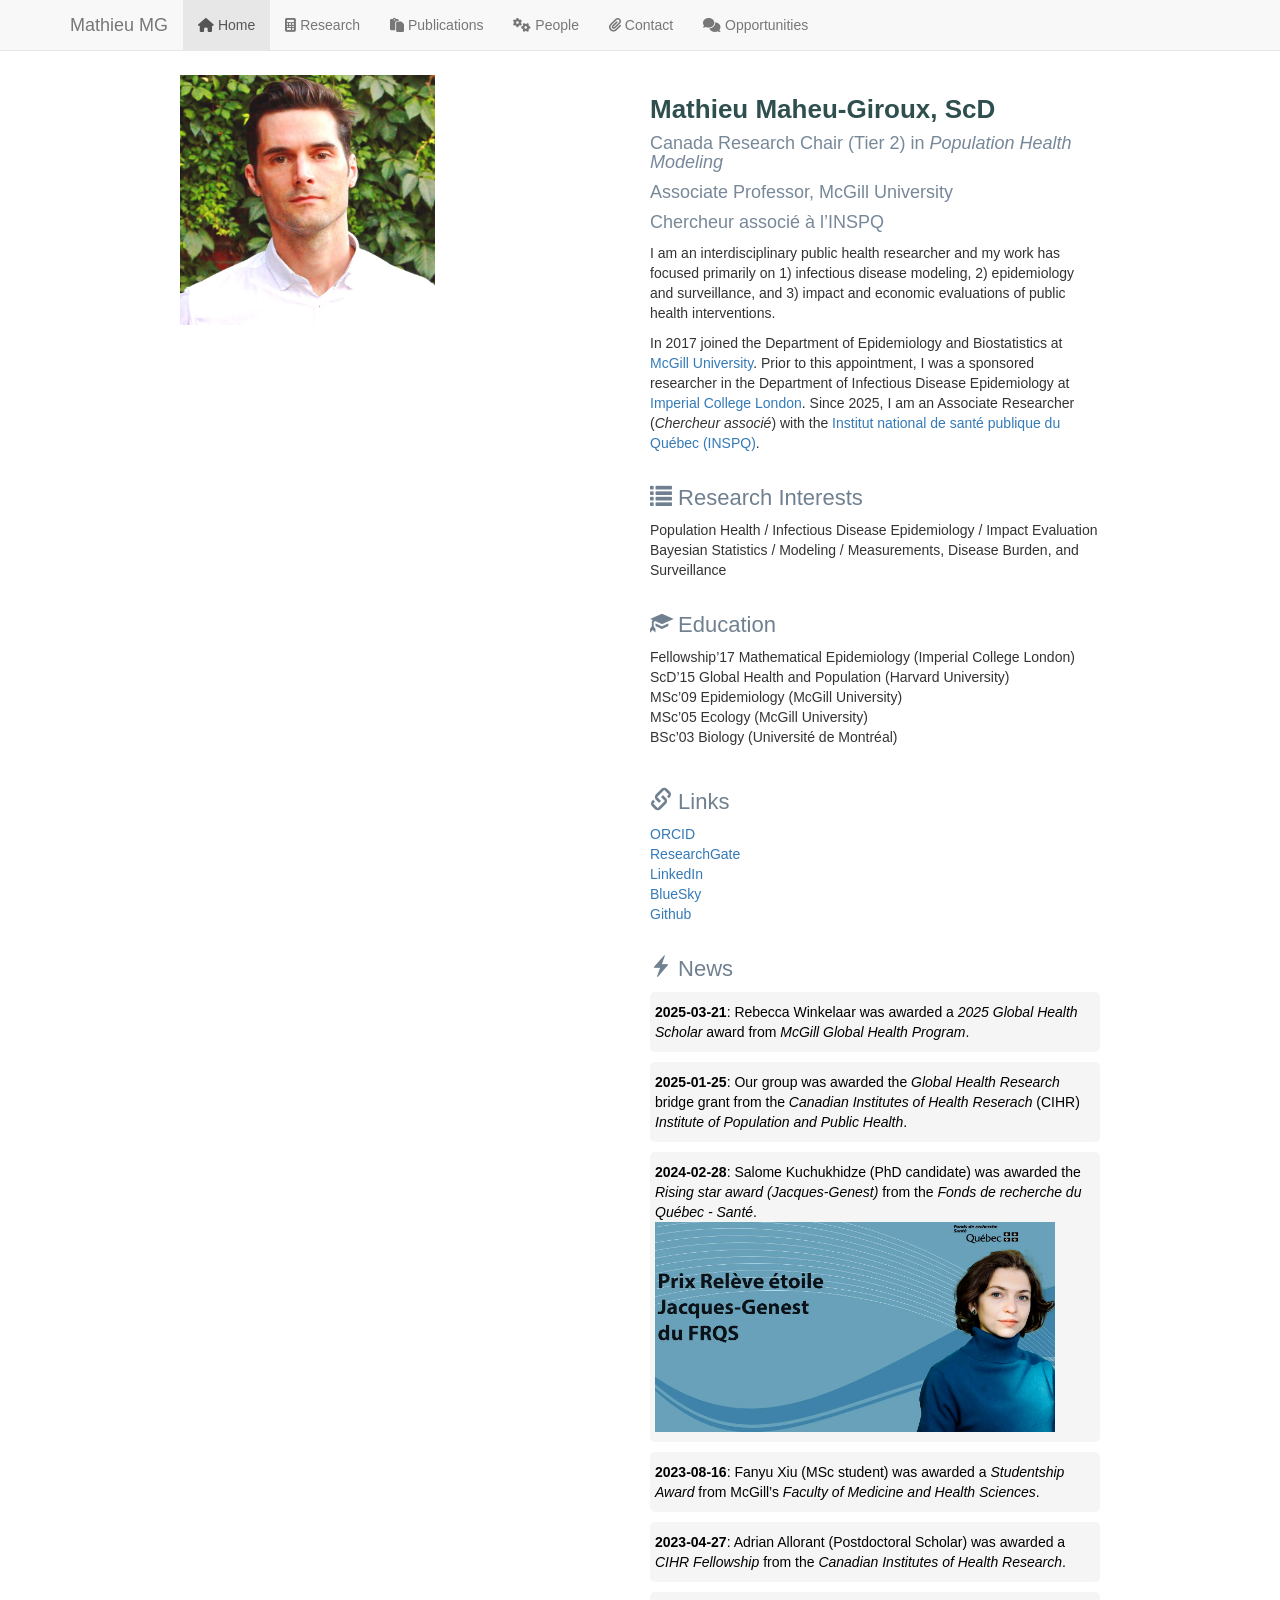
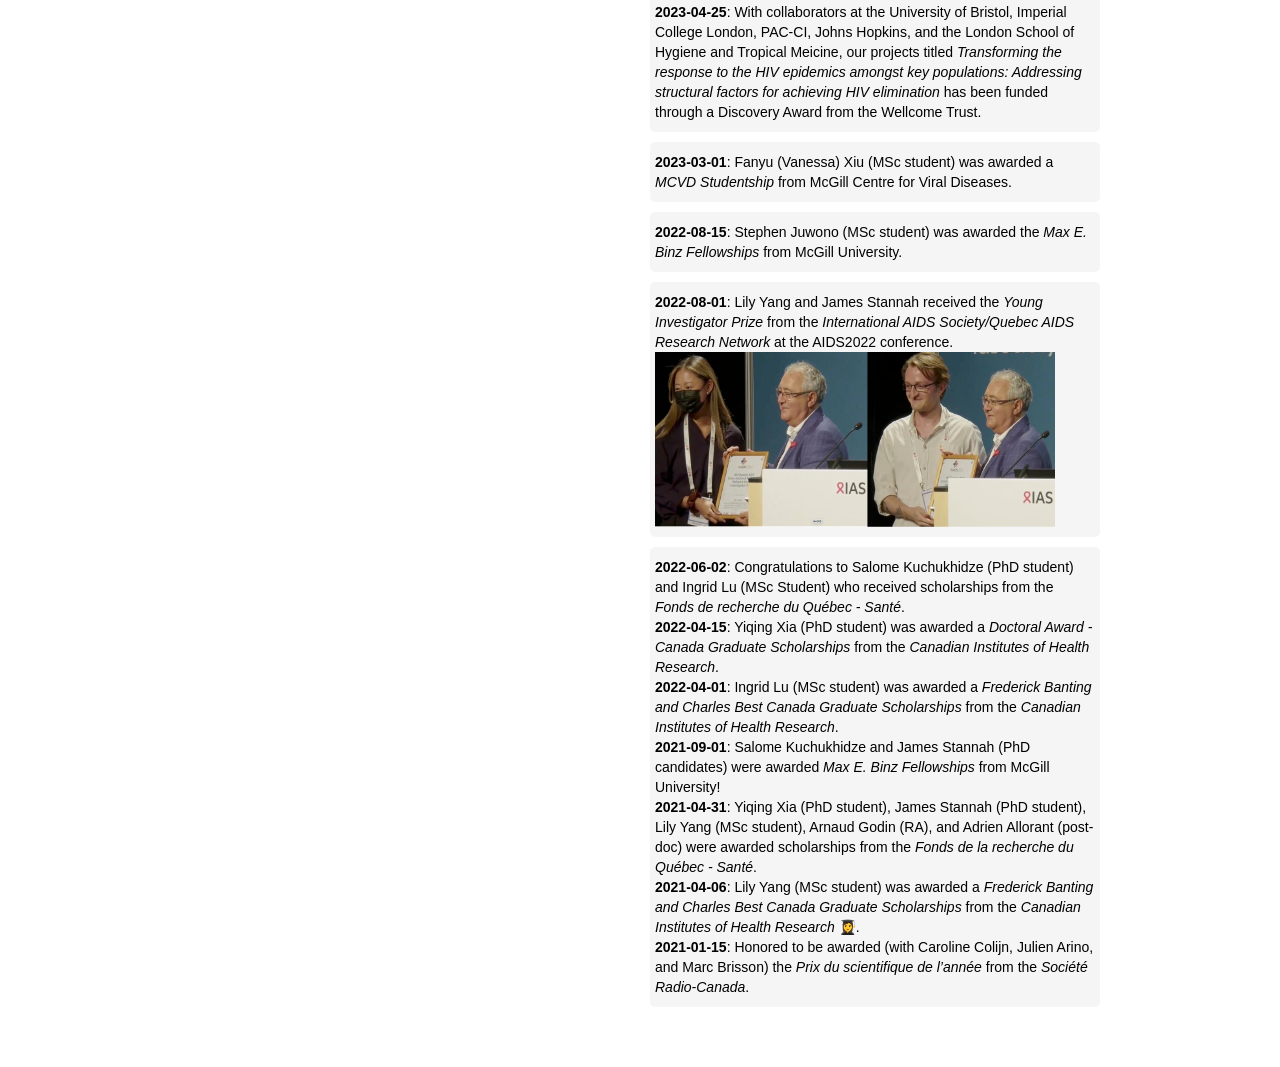
==== commit b25fa548: "adding Becca GHS Award" ====
--- a/index.html
+++ b/index.html
@@ -481,9 +481,8 @@
 <p><a href="http://orcid.org/0000-0002-8363-4388">ORCID</a><br />
 <a
 href="https://www.researchgate.net/profile/Mathieu_Maheu-Giroux">ResearchGate</a><br />
-<a href="https://www.publons.com/a/1355066/">Publons</a><br />
 <a href="https://ca.linkedin.com/in/mmgiroux">LinkedIn</a><br />
-<a href="https://twitter.com/Mat__MG">Twitter</a><br />
+<a href="https://bsky.app/profile/mat-mg.bsky.social">BlueSky</a><br />
 <a href="https://github.com/m-maheu-giroux">Github</a></p>
 </div>
 </div>
@@ -494,6 +493,13 @@
 <h1></h1>
 <div id="news" class="section level2">
 <h2><i class="glyphicon glyphicon-flash"></i> News</h2>
+<p><a class="one" target = "_blank/"> <strong>2025-03-21</strong>:
+Rebecca Winkelaar was awarded a <em>2025 Global Health Scholar</em>
+award from <em>McGill Global Health Program</em>. </a></p>
+<p><a class="one" target = "_blank/"> <strong>2025-01-25</strong>: Our
+group was awarded the <em>Global Health Research</em> bridge grant from
+the <em>Canadian Institutes of Health Reserach</em> (CIHR) <em>Institute
+of Population and Public Health</em>. </a></p>
 <p><a class="one" target = "https://frq.gouv.qc.ca/histoire-et-rapport/releve-etoile-jacques-genest-fevrier-2024/">
 <strong>2024-02-28</strong>: Salome Kuchukhidze (PhD candidate) was
 awarded the <em>Rising star award (Jacques-Genest)</em> from the
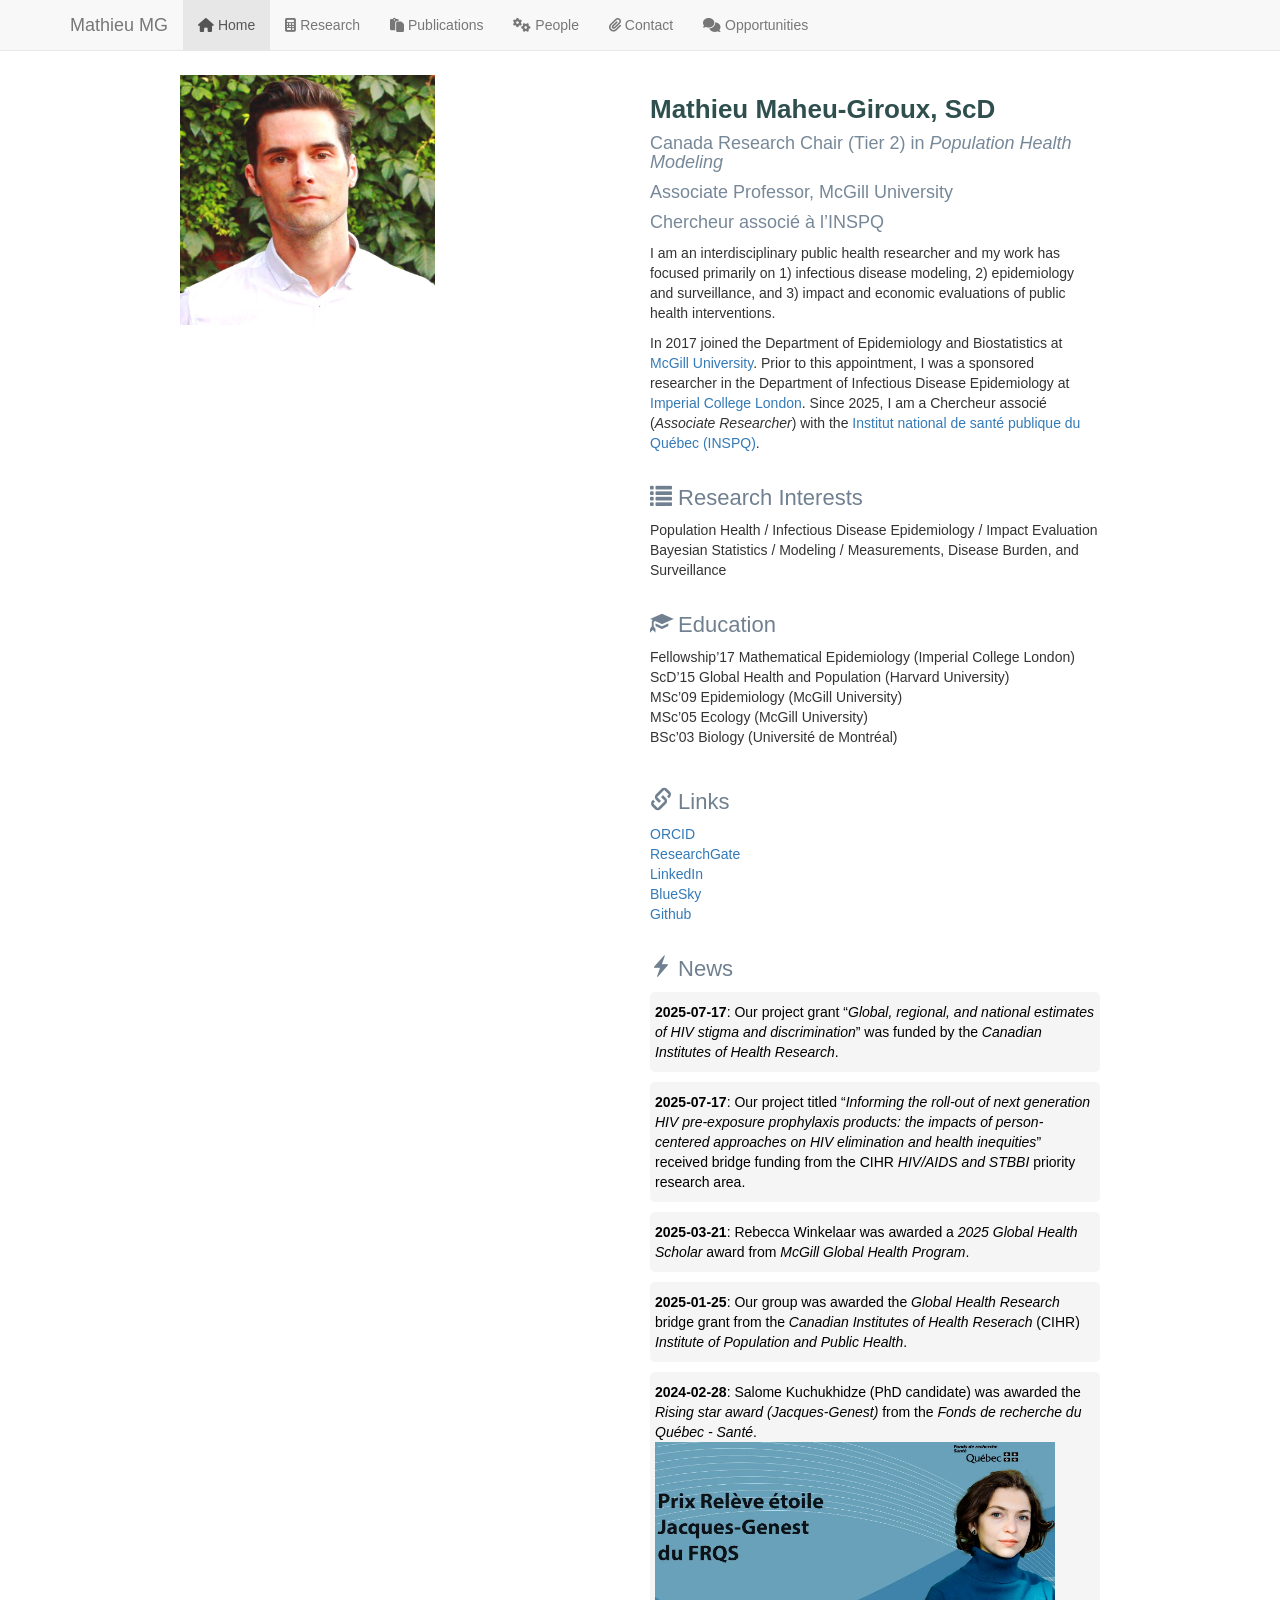
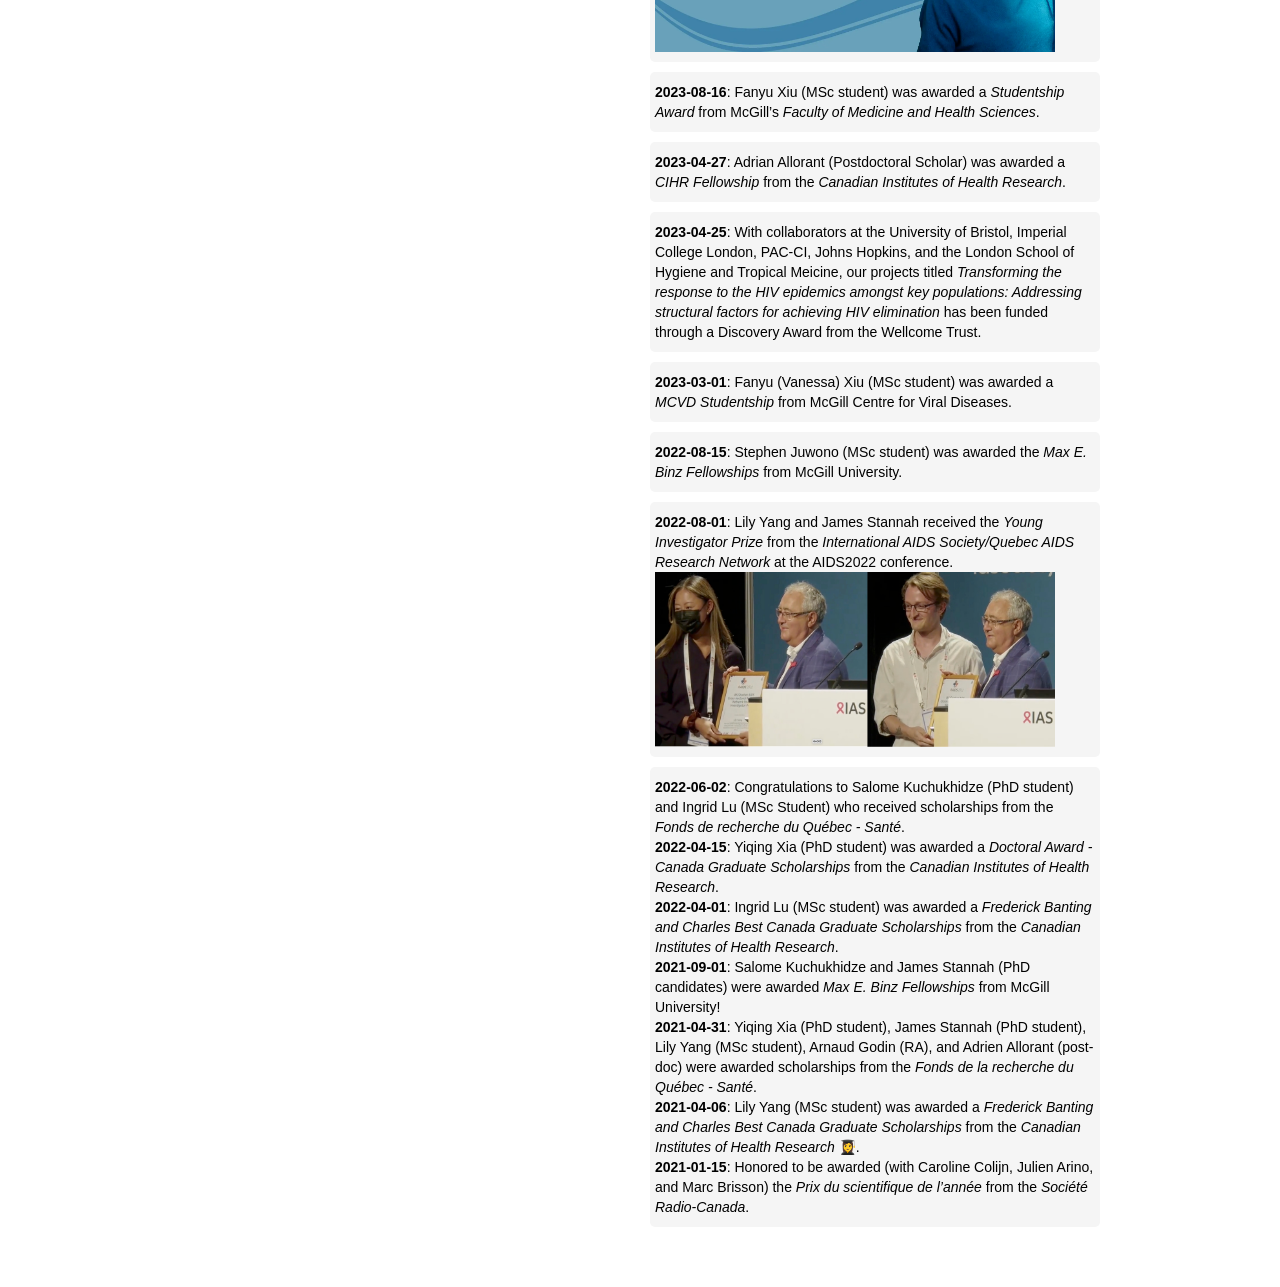
==== commit 5f577b3a: "update with new students" ====
--- a/index.html
+++ b/index.html
@@ -434,10 +434,9 @@
 Prior to this appointment, I was a sponsored researcher in the
 Department of Infectious Disease Epidemiology at <a
 href="https://www.imperial.ac.uk/school-public-health/infectious-disease-epidemiology/">Imperial
-College London</a>. Since 2025, I am an Associate Researcher
-(<em>Chercheur associé</em>) with the <a
-href="https://www.inspq.qc.ca/">Institut national de santé publique du
-Québec (INSPQ)</a>.</p>
+College London</a>. Since 2025, I am a Chercheur associé (<em>Associate
+Researcher</em>) with the <a href="https://www.inspq.qc.ca/">Institut
+national de santé publique du Québec (INSPQ)</a>.</p>
 </div>
 </div>
 <div id="section-2" class="section level1">
@@ -493,6 +492,16 @@
 <h1></h1>
 <div id="news" class="section level2">
 <h2><i class="glyphicon glyphicon-flash"></i> News</h2>
+<p><a class="one" target = "_blank/"> <strong>2025-07-17</strong>: Our
+project grant “<em>Global, regional, and national estimates of HIV
+stigma and discrimination</em>” was funded by the <em>Canadian
+Institutes of Health Research</em>. </a></p>
+<p><a class="one" target = "_blank/"> <strong>2025-07-17</strong>: Our
+project titled “<em>Informing the roll-out of next generation HIV
+pre-exposure prophylaxis products: the impacts of person-centered
+approaches on HIV elimination and health inequities</em>” received
+bridge funding from the CIHR <em>HIV/AIDS and STBBI</em> priority
+research area. </a></p>
 <p><a class="one" target = "_blank/"> <strong>2025-03-21</strong>:
 Rebecca Winkelaar was awarded a <em>2025 Global Health Scholar</em>
 award from <em>McGill Global Health Program</em>. </a></p>
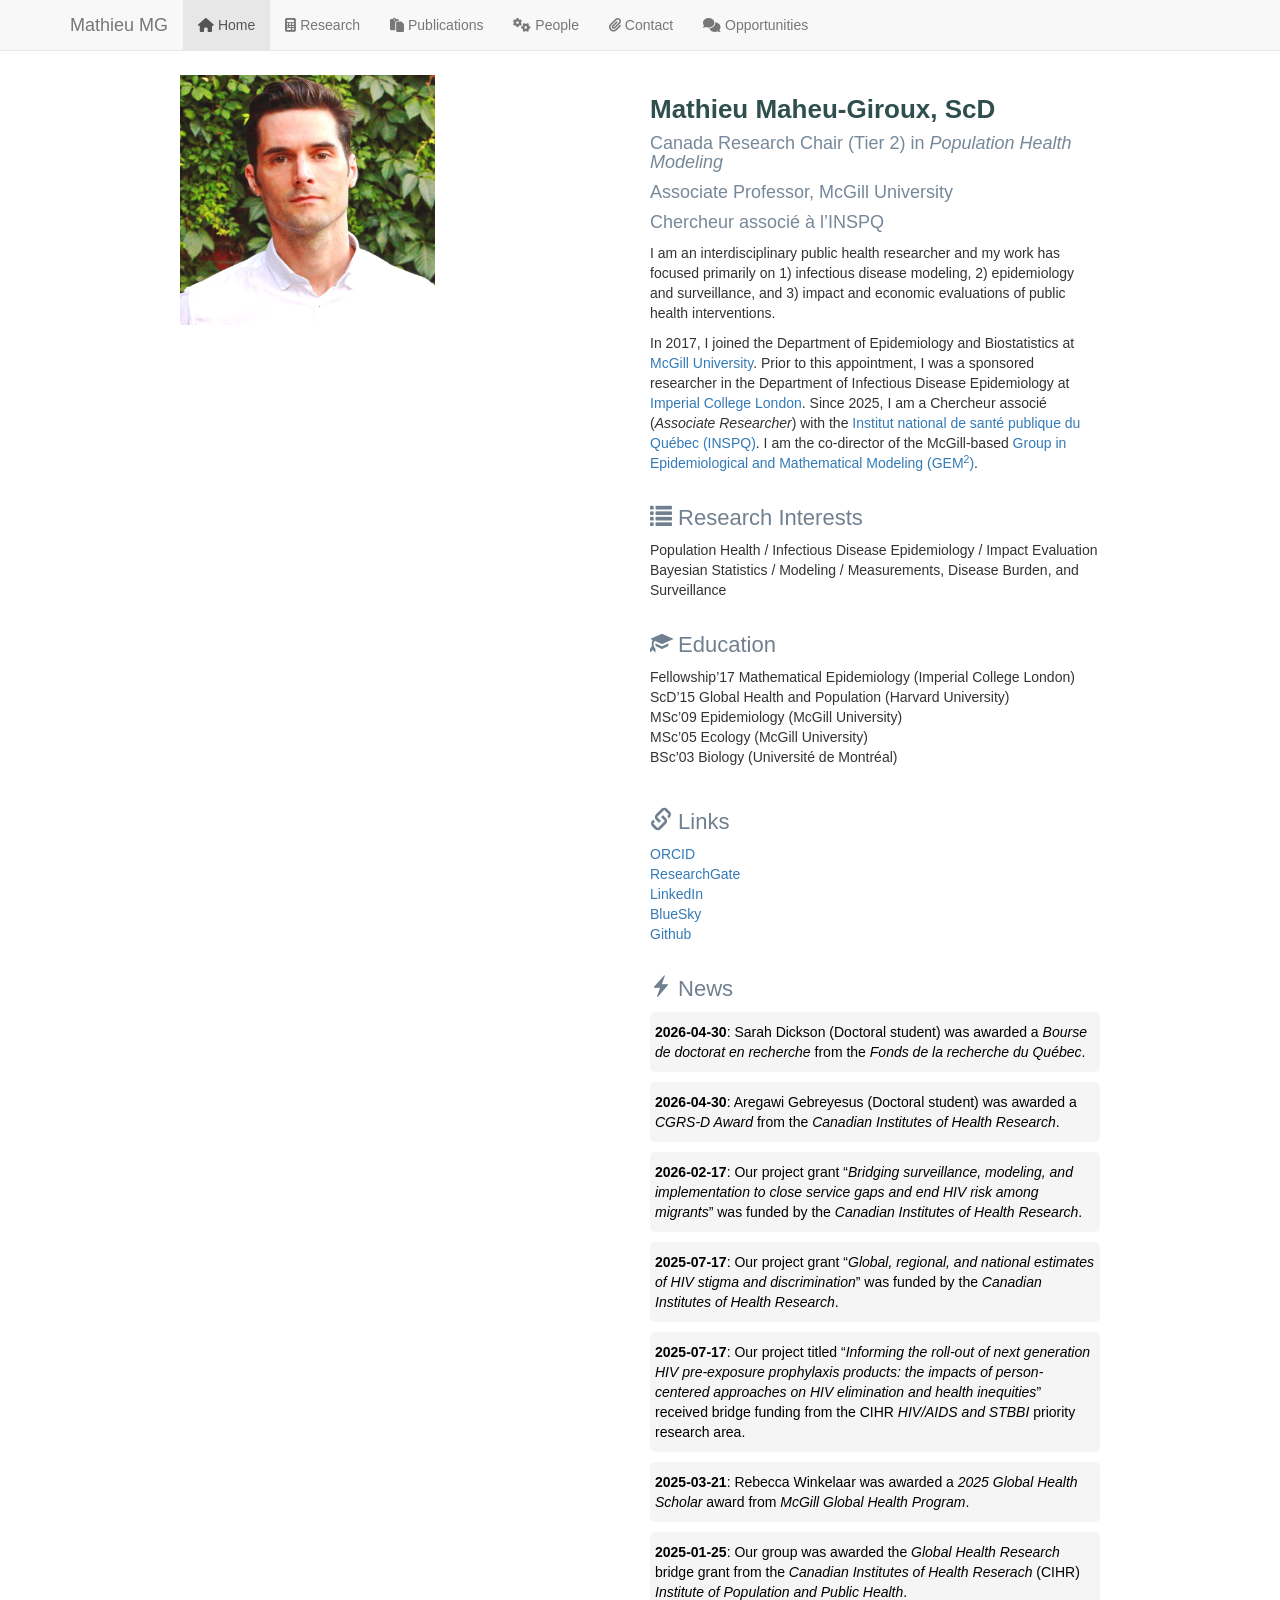
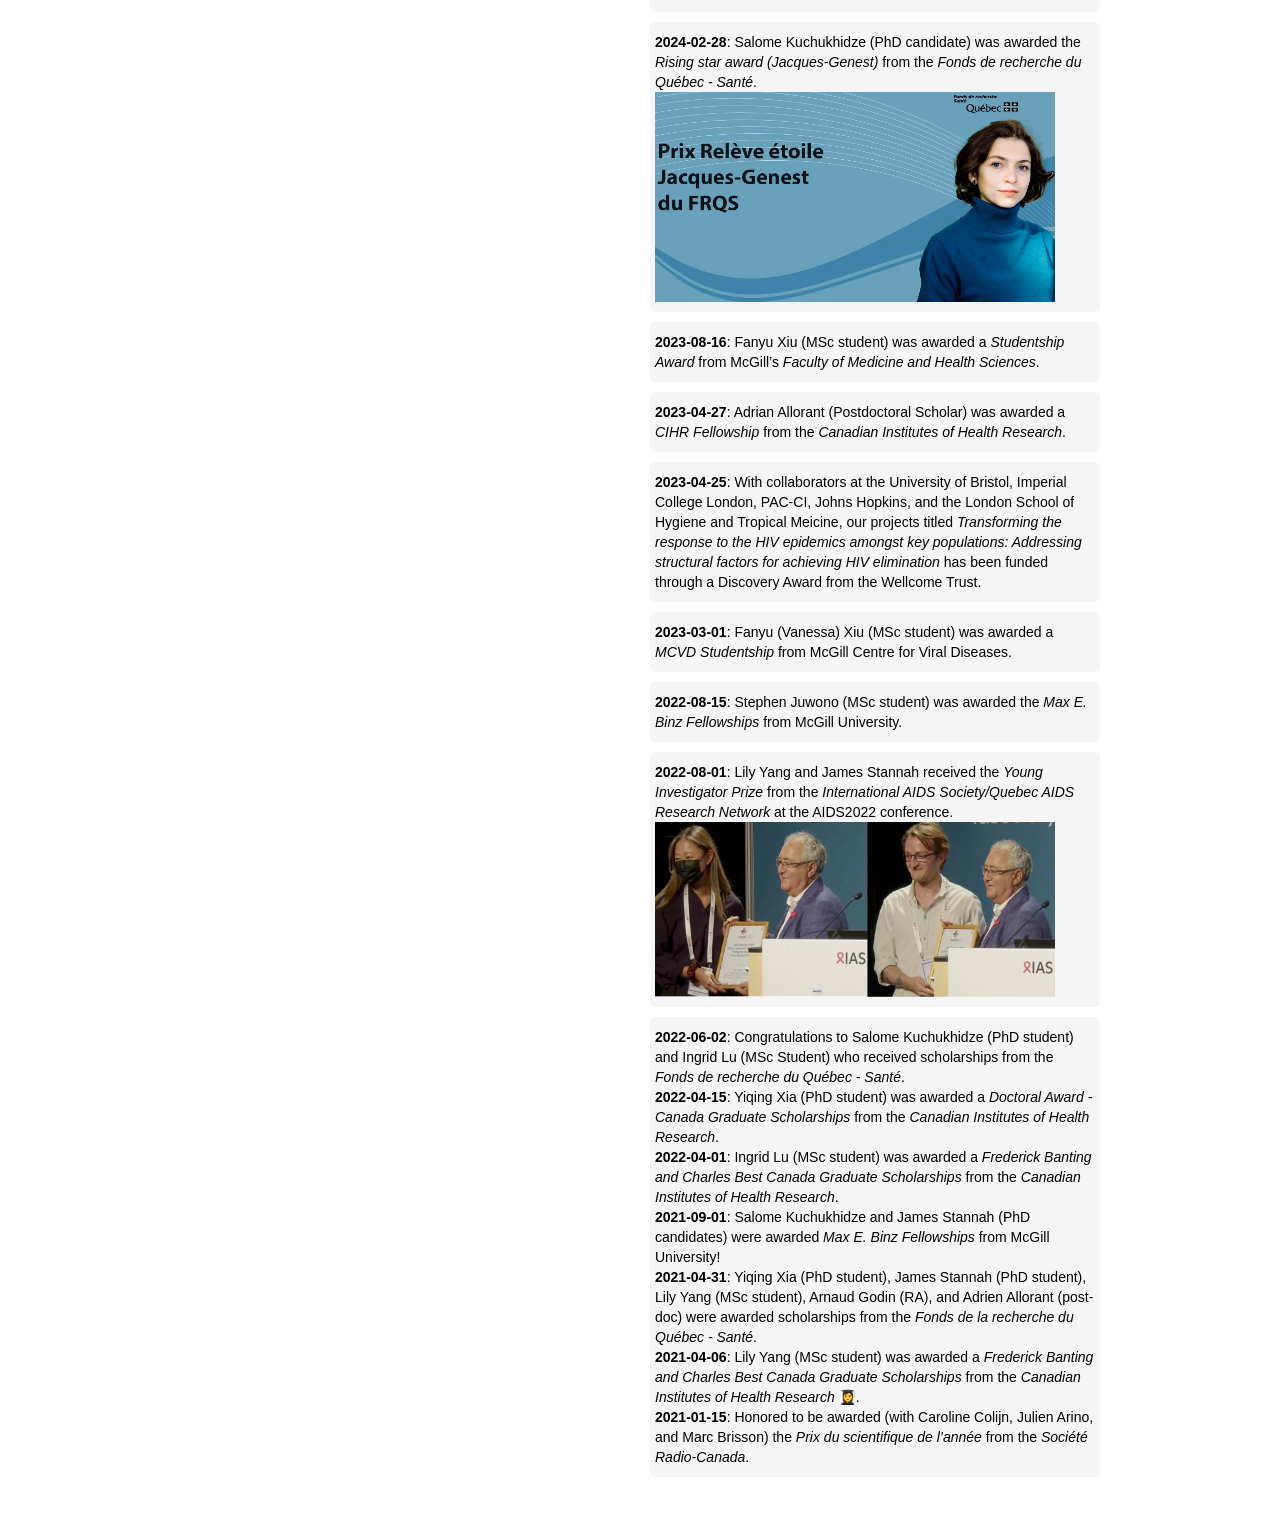
==== commit b254808e: "adding funding news + GEM2" ====
--- a/index.html
+++ b/index.html
@@ -13,7 +13,7 @@
 
 <title>index.knit</title>
 
-<script src="site_libs/header-attrs-2.29/header-attrs.js"></script>
+<script src="site_libs/header-attrs-2.31/header-attrs.js"></script>
 <script src="site_libs/jquery-3.6.0/jquery-3.6.0.min.js"></script>
 <meta name="viewport" content="width=device-width, initial-scale=1" />
 <link href="site_libs/bootstrap-3.3.5/css/bootstrap.min.css" rel="stylesheet" />
@@ -429,14 +429,17 @@
 focused primarily on 1) infectious disease modeling, 2) epidemiology and
 surveillance, and 3) impact and economic evaluations of public health
 interventions.</p>
-<p>In 2017 joined the Department of Epidemiology and Biostatistics at <a
-href="https://www.mcgill.ca/epi-biostat-occh/">McGill University</a>.
+<p>In 2017, I joined the Department of Epidemiology and Biostatistics at
+<a href="https://www.mcgill.ca/epi-biostat-occh/">McGill University</a>.
 Prior to this appointment, I was a sponsored researcher in the
 Department of Infectious Disease Epidemiology at <a
 href="https://www.imperial.ac.uk/school-public-health/infectious-disease-epidemiology/">Imperial
 College London</a>. Since 2025, I am a Chercheur associé (<em>Associate
 Researcher</em>) with the <a href="https://www.inspq.qc.ca/">Institut
-national de santé publique du Québec (INSPQ)</a>.</p>
+national de santé publique du Québec (INSPQ)</a>. I am the co-director
+of the McGill-based <a
+href="https://www.mcgill.ca/epi-math-modeling">Group in Epidemiological
+and Mathematical Modeling (GEM<sup>2</sup>)</a>.</p>
 </div>
 </div>
 <div id="section-2" class="section level1">
@@ -492,6 +495,18 @@
 <h1></h1>
 <div id="news" class="section level2">
 <h2><i class="glyphicon glyphicon-flash"></i> News</h2>
+<p><a class="one" target = "_blank/"> <strong>2026-04-30</strong>: Sarah
+Dickson (Doctoral student) was awarded a <em>Bourse de doctorat en
+recherche</em> from the <em>Fonds de la recherche du Québec</em>.
+</a></p>
+<p><a class="one" target = "_blank/"> <strong>2026-04-30</strong>:
+Aregawi Gebreyesus (Doctoral student) was awarded a <em>CGRS-D
+Award</em> from the <em>Canadian Institutes of Health Research</em>.
+</a></p>
+<p><a class="one" target = "_blank/"> <strong>2026-02-17</strong>: Our
+project grant “<em>Bridging surveillance, modeling, and implementation
+to close service gaps and end HIV risk among migrants</em>” was funded
+by the <em>Canadian Institutes of Health Research</em>. </a></p>
 <p><a class="one" target = "_blank/"> <strong>2025-07-17</strong>: Our
 project grant “<em>Global, regional, and national estimates of HIV
 stigma and discrimination</em>” was funded by the <em>Canadian
